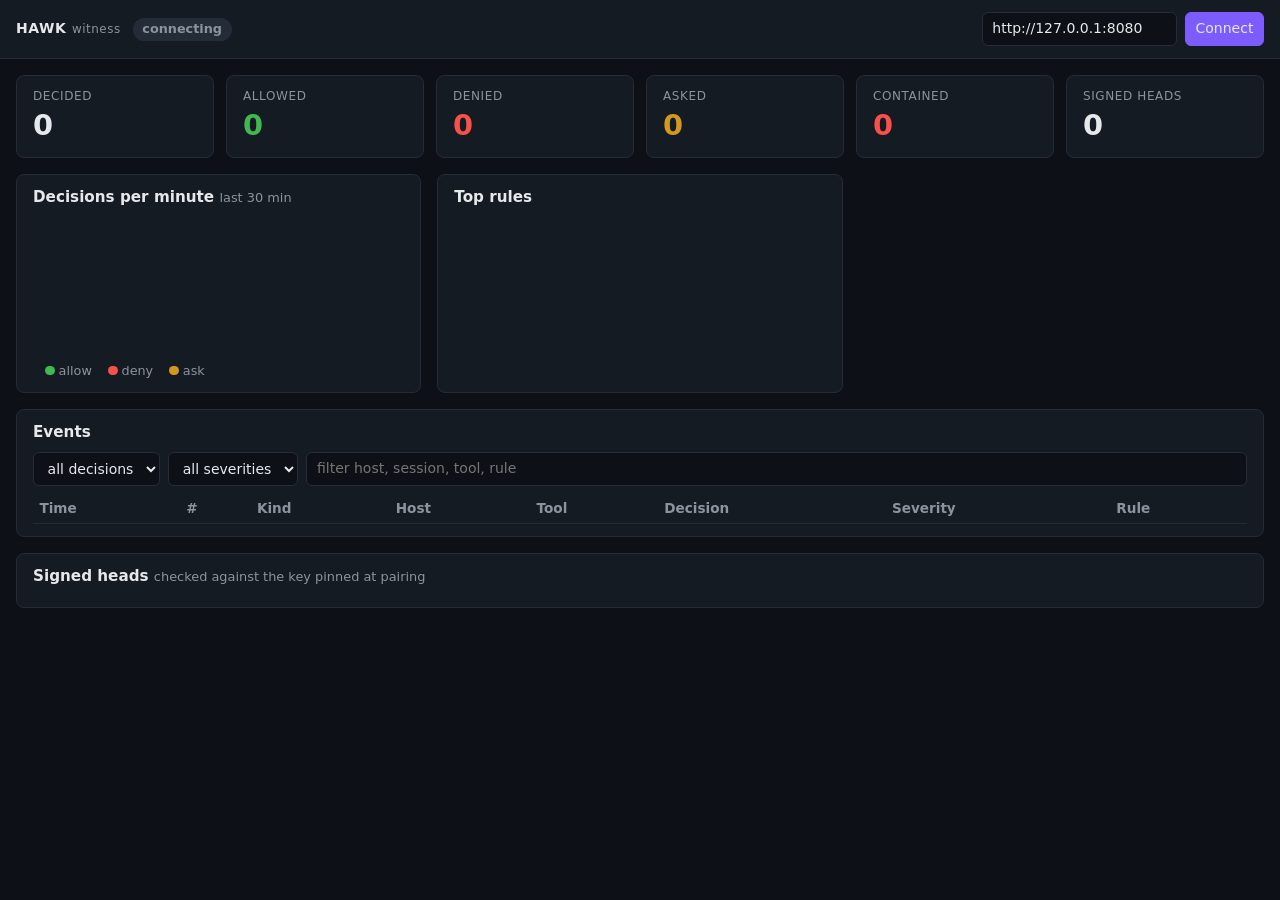
==== witness/ui/index.html @ f39689bf "feat: connect containment, sinks and the witness dashboard The Core quarantines the TCP peer of a cr" ====
<!doctype html>
<html lang="en">
<head>
  <meta charset="utf-8">
  <meta name="viewport" content="width=device-width, initial-scale=1">
  <title>Witness</title>
  <link rel="stylesheet" href="style.css">
</head>
<body>
  <header>
    <div class="brand">HAWK <span class="muted">witness</span></div>
    <div id="state" class="pill pill-unknown">connecting</div>
    <form id="connect">
      <input id="core-url" value="http://127.0.0.1:8080" spellcheck="false" aria-label="Core address">
      <button type="submit">Connect</button>
    </form>
  </header>

  <main>
    <section id="pairing" hidden>
      <h2>Pair this Core</h2>
      <p class="muted">The Core does nothing until it is paired with this app. After pairing, check that the same six digits appear in the Core's log.</p>
      <button id="pair">Pair now</button>
      <p id="pair-result"></p>
    </section>

    <section id="banner" class="banner" hidden></section>

    <section class="tiles">
      <div class="tile"><span class="label">Decided</span><span class="value" id="t-total">0</span></div>
      <div class="tile ok"><span class="label">Allowed</span><span class="value" id="t-allow">0</span></div>
      <div class="tile bad"><span class="label">Denied</span><span class="value" id="t-deny">0</span></div>
      <div class="tile warn"><span class="label">Asked</span><span class="value" id="t-ask">0</span></div>
      <div class="tile bad"><span class="label">Contained</span><span class="value" id="t-contained">0</span></div>
      <div class="tile" id="tile-heads"><span class="label">Signed heads</span><span class="value" id="t-heads">0</span><span class="sub" id="t-heads-sub"></span></div>
    </section>

    <section class="panel">
      <h2>Decisions per minute <span class="muted">last 30 min</span></h2>
      <svg id="chart" viewBox="0 0 600 140" preserveAspectRatio="none" role="img" aria-label="Decisions per minute"></svg>
      <div class="legend"><span class="dot ok"></span>allow <span class="dot bad"></span>deny <span class="dot warn"></span>ask</div>
    </section>

    <section class="panel">
      <h2>Top rules</h2>
      <ul id="rules" class="bars"></ul>
    </section>

    <section class="panel wide">
      <h2>Events</h2>
      <div class="filters">
        <select id="f-decision" aria-label="Decision">
          <option value="">all decisions</option>
          <option>allow</option><option>deny</option><option>ask</option>
        </select>
        <select id="f-severity" aria-label="Severity">
          <option value="">all severities</option>
          <option>critical</option><option>high</option><option>medium</option><option>low</option>
        </select>
        <input id="f-text" placeholder="filter host, session, tool, rule" spellcheck="false">
      </div>
      <table>
        <thead><tr><th>Time</th><th>#</th><th>Kind</th><th>Host</th><th>Tool</th><th>Decision</th><th>Severity</th><th>Rule</th></tr></thead>
        <tbody id="events"></tbody>
      </table>
    </section>

    <section class="panel wide">
      <h2>Signed heads <span class="muted">checked against the key pinned at pairing</span></h2>
      <ul id="heads" class="heads"></ul>
    </section>
  </main>
  <script src="app.js"></script>
</body>
</html>
---- witness/ui/style.css ----
:root {
  --bg: #0d1117;
  --panel: #151b23;
  --line: #242c37;
  --text: #e6e8ea;
  --muted: #8b949e;
  --ok: #3fb950;
  --bad: #f85149;
  --warn: #d29922;
  --accent: #7c5cff;
}

* { box-sizing: border-box; }

body {
  margin: 0;
  font: 14px/1.4 system-ui, sans-serif;
  background: var(--bg);
  color: var(--text);
}

header {
  display: flex;
  flex-wrap: wrap;
  gap: 0.75rem;
  align-items: center;
  padding: 0.75rem 1rem;
  background: var(--panel);
  border-bottom: 1px solid var(--line);
  position: sticky;
  top: 0;
  z-index: 1;
}

.brand { font-weight: 700; letter-spacing: 0.04em; }
.muted { color: var(--muted); font-weight: 400; font-size: 0.85em; }

.pill {
  padding: 0.15rem 0.6rem;
  border-radius: 999px;
  font-size: 0.8rem;
  font-weight: 600;
}
.pill-ok { background: #12351c; color: var(--ok); }
.pill-bad { background: #3a1517; color: var(--bad); }
.pill-warn { background: #3a2b0b; color: var(--warn); }
.pill-unknown { background: var(--line); color: var(--muted); }

form { margin-left: auto; display: flex; gap: 0.5rem; }

input, select, button {
  background: var(--bg);
  color: var(--text);
  border: 1px solid var(--line);
  border-radius: 6px;
  padding: 0.4rem 0.6rem;
  font: inherit;
}
button { background: var(--accent); border-color: var(--accent); cursor: pointer; }
button:disabled { opacity: 0.5; cursor: default; }

main {
  display: grid;
  grid-template-columns: repeat(auto-fit, minmax(320px, 1fr));
  gap: 1rem;
  padding: 1rem;
}

.tiles {
  grid-column: 1 / -1;
  display: grid;
  grid-template-columns: repeat(auto-fit, minmax(120px, 1fr));
  gap: 0.75rem;
}

.tile, .panel, .banner, #pairing {
  background: var(--panel);
  border: 1px solid var(--line);
  border-radius: 8px;
  padding: 0.75rem 1rem;
}

.tile .label { display: block; color: var(--muted); font-size: 0.75rem; text-transform: uppercase; letter-spacing: 0.05em; }
.tile .value { font-size: 1.8rem; font-weight: 700; }
.tile .sub { display: block; font-size: 0.75rem; color: var(--muted); }
.tile.ok .value { color: var(--ok); }
.tile.bad .value { color: var(--bad); }
.tile.warn .value { color: var(--warn); }

.panel h2, #pairing h2 { margin: 0 0 0.5rem; font-size: 0.95rem; }
.wide, .banner, #pairing { grid-column: 1 / -1; }

.banner { border-color: var(--bad); color: var(--bad); }

#chart { width: 100%; height: 140px; }
.legend { color: var(--muted); font-size: 0.8rem; }
.dot { display: inline-block; width: 0.6rem; height: 0.6rem; border-radius: 50%; margin: 0 0.25rem 0 0.75rem; }
.dot.ok { background: var(--ok); } .dot.bad { background: var(--bad); } .dot.warn { background: var(--warn); }

.bars { list-style: none; margin: 0; padding: 0; }
.bars li { display: grid; grid-template-columns: 1fr auto; gap: 0.5rem; margin-bottom: 0.4rem; position: relative; }
.bars .bar { position: absolute; inset: 0 auto 0 0; background: #2a2150; border-radius: 4px; z-index: 0; }
.bars span { position: relative; z-index: 1; padding: 0.1rem 0.4rem; }

.filters { display: flex; flex-wrap: wrap; gap: 0.5rem; margin-bottom: 0.5rem; }
.filters input { flex: 1; min-width: 12rem; }

table { width: 100%; border-collapse: collapse; font-size: 0.85rem; }
th { text-align: left; color: var(--muted); font-weight: 600; border-bottom: 1px solid var(--line); padding: 0.3rem 0.4rem; }
td { padding: 0.3rem 0.4rem; border-bottom: 1px solid var(--line); }
td.allow { color: var(--ok); } td.deny { color: var(--bad); } td.ask { color: var(--warn); }
td.sev-critical, td.sev-high { color: var(--bad); font-weight: 600; } td.sev-medium { color: var(--warn); }

.heads { list-style: none; margin: 0; padding: 0; font-family: ui-monospace, monospace; font-size: 0.8rem; max-height: 14rem; overflow: auto; }
.heads li { padding: 0.15rem 0; word-break: break-all; }
.heads .valid { color: var(--ok); } .heads .invalid { color: var(--bad); font-weight: 700; }
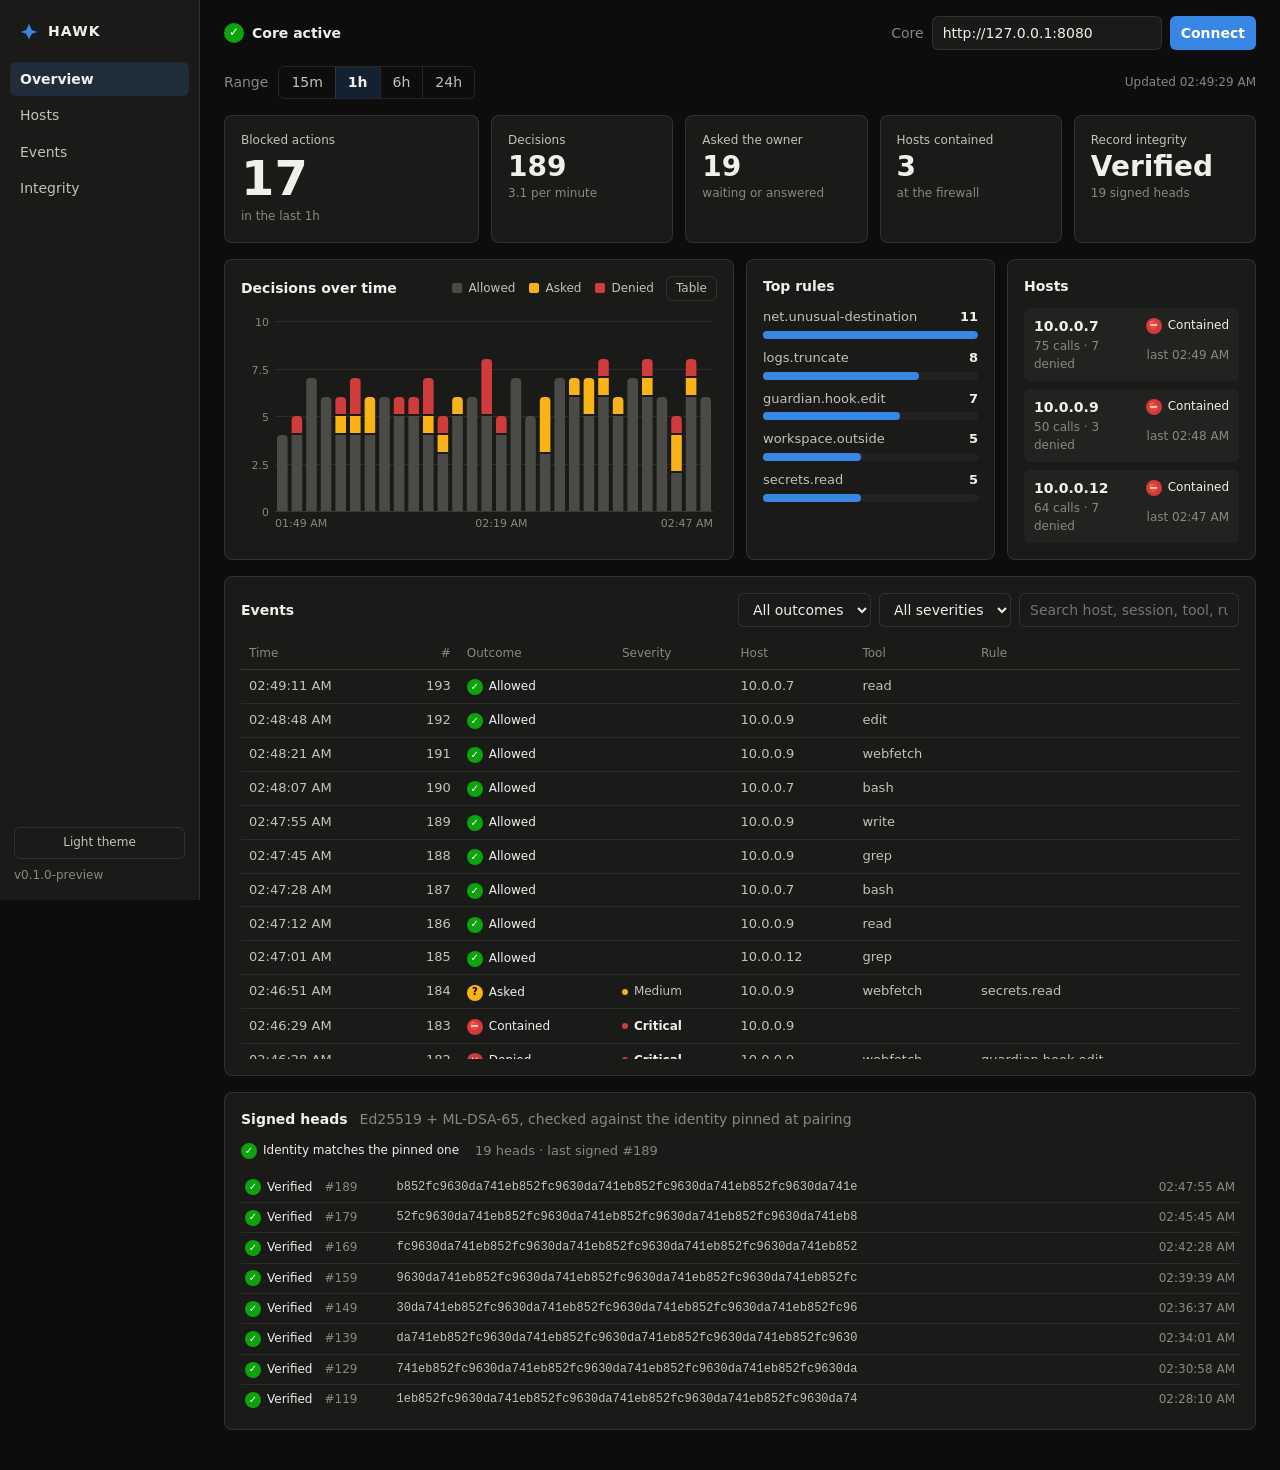
==== commit 0e32243b: "feat(witness): redesign the dashboard Sidebar layout with a time-range filter, a KPI row led by bloc" ====
--- a/witness/ui/index.html
+++ b/witness/ui/index.html
@@ -1,75 +1,145 @@
 <!doctype html>
-<html lang="en">
+<html lang="en" data-theme="dark">
 <head>
   <meta charset="utf-8">
   <meta name="viewport" content="width=device-width, initial-scale=1">
-  <title>Witness</title>
+  <title>HAWK witness</title>
   <link rel="stylesheet" href="style.css">
 </head>
 <body>
-  <header>
-    <div class="brand">HAWK <span class="muted">witness</span></div>
-    <div id="state" class="pill pill-unknown">connecting</div>
-    <form id="connect">
-      <input id="core-url" value="http://127.0.0.1:8080" spellcheck="false" aria-label="Core address">
-      <button type="submit">Connect</button>
-    </form>
-  </header>
+  <div class="app">
+    <aside class="nav" aria-label="Sections">
+      <div class="logo" aria-label="HAWK">
+        <svg viewBox="0 0 24 24" aria-hidden="true"><path d="M3 13l6-2 3-7 3 7 6 2-6 2-3 6-3-6z"/></svg>
+        <span>HAWK</span>
+      </div>
+      <a href="#overview" class="active">Overview</a>
+      <a href="#hosts">Hosts</a>
+      <a href="#events">Events</a>
+      <a href="#integrity">Integrity</a>
+      <div class="nav-foot">
+        <button id="theme" class="ghost" type="button" aria-label="Toggle theme">Light theme</button>
+        <span class="muted" id="version"></span>
+      </div>
+    </aside>
 
-  <main>
-    <section id="pairing" hidden>
-      <h2>Pair this Core</h2>
-      <p class="muted">The Core does nothing until it is paired with this app. After pairing, check that the same six digits appear in the Core's log.</p>
-      <button id="pair">Pair now</button>
-      <p id="pair-result"></p>
-    </section>
+    <div class="main">
+      <header class="topbar">
+        <div class="core-state" id="state" role="status">
+          <span class="status-icon" aria-hidden="true">•</span><span class="status-text">Connecting</span>
+        </div>
+        <form id="connect" class="core-form">
+          <label for="core-url" class="muted">Core</label>
+          <input id="core-url" value="http://127.0.0.1:8080" spellcheck="false">
+          <button type="submit">Connect</button>
+        </form>
+      </header>
 
-    <section id="banner" class="banner" hidden></section>
+      <div class="filters" role="toolbar" aria-label="Time range">
+        <span class="muted">Range</span>
+        <div class="segmented" id="range">
+          <button type="button" data-min="15">15m</button>
+          <button type="button" data-min="60" class="on">1h</button>
+          <button type="button" data-min="360">6h</button>
+          <button type="button" data-min="1440">24h</button>
+        </div>
+        <span class="muted updated" id="updated"></span>
+      </div>
 
-    <section class="tiles">
-      <div class="tile"><span class="label">Decided</span><span class="value" id="t-total">0</span></div>
-      <div class="tile ok"><span class="label">Allowed</span><span class="value" id="t-allow">0</span></div>
-      <div class="tile bad"><span class="label">Denied</span><span class="value" id="t-deny">0</span></div>
-      <div class="tile warn"><span class="label">Asked</span><span class="value" id="t-ask">0</span></div>
-      <div class="tile bad"><span class="label">Contained</span><span class="value" id="t-contained">0</span></div>
-      <div class="tile" id="tile-heads"><span class="label">Signed heads</span><span class="value" id="t-heads">0</span><span class="sub" id="t-heads-sub"></span></div>
-    </section>
+      <section id="banner" class="banner" role="alert" hidden></section>
 
-    <section class="panel">
-      <h2>Decisions per minute <span class="muted">last 30 min</span></h2>
-      <svg id="chart" viewBox="0 0 600 140" preserveAspectRatio="none" role="img" aria-label="Decisions per minute"></svg>
-      <div class="legend"><span class="dot ok"></span>allow <span class="dot bad"></span>deny <span class="dot warn"></span>ask</div>
-    </section>
+      <section id="pairing" class="card pairing" hidden>
+        <div>
+          <h2>Pair this Core</h2>
+          <p class="muted">A new Core denies every action until it is paired with this app. After pairing, check that the Core's log shows the same six digits.</p>
+        </div>
+        <div class="pair-actions">
+          <button id="pair" type="button">Pair now</button>
+          <div id="pair-result" class="code"></div>
+        </div>
+      </section>
 
-    <section class="panel">
-      <h2>Top rules</h2>
-      <ul id="rules" class="bars"></ul>
-    </section>
+      <section id="overview" class="kpis" aria-label="Summary">
+        <div class="card kpi hero">
+          <span class="kpi-label">Blocked actions</span>
+          <span class="kpi-value" id="k-blocked">0</span>
+          <span class="kpi-sub" id="k-blocked-sub">in range</span>
+        </div>
+        <div class="card kpi"><span class="kpi-label">Decisions</span><span class="kpi-value" id="k-total">0</span><span class="kpi-sub" id="k-rate"></span></div>
+        <div class="card kpi"><span class="kpi-label">Asked the owner</span><span class="kpi-value" id="k-ask">0</span><span class="kpi-sub">waiting or answered</span></div>
+        <div class="card kpi"><span class="kpi-label">Hosts contained</span><span class="kpi-value" id="k-contained">0</span><span class="kpi-sub" id="k-contained-sub">at the firewall</span></div>
+        <div class="card kpi"><span class="kpi-label">Record integrity</span><span class="kpi-value" id="k-integrity">–</span><span class="kpi-sub" id="k-integrity-sub"></span></div>
+      </section>
 
-    <section class="panel wide">
-      <h2>Events</h2>
-      <div class="filters">
-        <select id="f-decision" aria-label="Decision">
-          <option value="">all decisions</option>
-          <option>allow</option><option>deny</option><option>ask</option>
-        </select>
-        <select id="f-severity" aria-label="Severity">
-          <option value="">all severities</option>
-          <option>critical</option><option>high</option><option>medium</option><option>low</option>
-        </select>
-        <input id="f-text" placeholder="filter host, session, tool, rule" spellcheck="false">
-      </div>
-      <table>
-        <thead><tr><th>Time</th><th>#</th><th>Kind</th><th>Host</th><th>Tool</th><th>Decision</th><th>Severity</th><th>Rule</th></tr></thead>
-        <tbody id="events"></tbody>
-      </table>
-    </section>
+      <section class="grid">
+        <div class="card span-2">
+          <div class="card-head">
+            <h2>Decisions over time</h2>
+            <div class="legend" aria-label="Legend">
+              <span><i class="key allow"></i>Allowed</span>
+              <span><i class="key ask"></i>Asked</span>
+              <span><i class="key deny"></i>Denied</span>
+            </div>
+            <button class="ghost small" id="chart-table-toggle" type="button">Table</button>
+          </div>
+          <div class="chart" id="chart-wrap">
+            <svg id="chart" role="img" aria-label="Decisions per interval, stacked by outcome"></svg>
+            <div class="tooltip" id="tooltip" hidden></div>
+          </div>
+          <table class="data chart-table" id="chart-table" hidden>
+            <thead><tr><th>From</th><th class="num">Allowed</th><th class="num">Asked</th><th class="num">Denied</th></tr></thead>
+            <tbody></tbody>
+          </table>
+        </div>
 
-    <section class="panel wide">
-      <h2>Signed heads <span class="muted">checked against the key pinned at pairing</span></h2>
-      <ul id="heads" class="heads"></ul>
-    </section>
-  </main>
+        <div class="card">
+          <div class="card-head"><h2>Top rules</h2></div>
+          <ul class="rank" id="rules"></ul>
+        </div>
+
+        <div class="card" id="hosts">
+          <div class="card-head"><h2>Hosts</h2></div>
+          <ul class="hosts" id="host-list"></ul>
+        </div>
+      </section>
+
+      <section class="card" id="events">
+        <div class="card-head">
+          <h2>Events</h2>
+          <div class="event-filters">
+            <select id="f-outcome" aria-label="Outcome">
+              <option value="">All outcomes</option>
+              <option value="allow">Allowed</option>
+              <option value="ask">Asked</option>
+              <option value="deny">Denied</option>
+              <option value="containment">Containment</option>
+            </select>
+            <select id="f-severity" aria-label="Severity">
+              <option value="">All severities</option>
+              <option>critical</option><option>high</option><option>medium</option><option>low</option>
+            </select>
+            <input id="f-text" placeholder="Search host, session, tool, rule" spellcheck="false" aria-label="Search">
+          </div>
+        </div>
+        <div class="table-wrap">
+          <table class="data">
+            <thead><tr><th>Time</th><th class="num">#</th><th>Outcome</th><th>Severity</th><th>Host</th><th>Tool</th><th>Rule</th></tr></thead>
+            <tbody id="event-rows"></tbody>
+          </table>
+        </div>
+        <p class="muted empty" id="events-empty" hidden>No events in this range.</p>
+      </section>
+
+      <section class="card" id="integrity">
+        <div class="card-head">
+          <h2>Signed heads</h2>
+          <span class="muted">Ed25519 + ML-DSA-65, checked against the identity pinned at pairing</span>
+        </div>
+        <div class="identity" id="identity"></div>
+        <ol class="heads" id="heads"></ol>
+      </section>
+    </div>
+  </div>
   <script src="app.js"></script>
 </body>
 </html>
--- a/witness/ui/style.css
+++ b/witness/ui/style.css
@@ -1,116 +1,222 @@
+/* Roles, not raw colors: every value below swaps per theme in one place.
+   Status colors are fixed across themes and always ship with an icon and a
+   label (never color alone). */
 :root {
-  --bg: #0d1117;
-  --panel: #151b23;
-  --line: #242c37;
-  --text: #e6e8ea;
-  --muted: #8b949e;
-  --ok: #3fb950;
-  --bad: #f85149;
-  --warn: #d29922;
-  --accent: #7c5cff;
+  --good: #0ca30c;
+  --warning: #fab219;
+  --critical: #d03b3b;
+  --accent: #3987e5;
+  --radius: 8px;
+  font-family: system-ui, -apple-system, "Segoe UI", sans-serif;
+}
+
+:root[data-theme="dark"] {
+  color-scheme: dark;
+  --page: #0d0d0d;
+  --surface: #1a1a19;
+  --surface-2: #222220;
+  --ink: #f0efec;
+  --ink-2: #c3c2b7;
+  --muted: #898781;
+  --grid: #2c2c2a;
+  --axis: #383835;
+  --border: rgba(255, 255, 255, 0.10);
+  --accent-wash: rgba(57, 135, 229, 0.16);
+  --allowed: #4a4a46;
+}
+
+:root[data-theme="light"] {
+  color-scheme: light;
+  --page: #f9f9f7;
+  --surface: #fcfcfb;
+  --surface-2: #f2f1ee;
+  --ink: #0b0b0b;
+  --ink-2: #52514e;
+  --muted: #898781;
+  --grid: #e1e0d9;
+  --axis: #c3c2b7;
+  --border: rgba(11, 11, 11, 0.10);
+  --accent: #2a78d6;
+  --accent-wash: rgba(42, 120, 214, 0.10);
+  --allowed: #c3c2b7;
 }
 
 * { box-sizing: border-box; }
-
-body {
-  margin: 0;
-  font: 14px/1.4 system-ui, sans-serif;
-  background: var(--bg);
-  color: var(--text);
-}
-
-header {
-  display: flex;
-  flex-wrap: wrap;
-  gap: 0.75rem;
-  align-items: center;
-  padding: 0.75rem 1rem;
-  background: var(--panel);
-  border-bottom: 1px solid var(--line);
-  position: sticky;
-  top: 0;
-  z-index: 1;
-}
-
-.brand { font-weight: 700; letter-spacing: 0.04em; }
-.muted { color: var(--muted); font-weight: 400; font-size: 0.85em; }
-
-.pill {
-  padding: 0.15rem 0.6rem;
-  border-radius: 999px;
-  font-size: 0.8rem;
-  font-weight: 600;
-}
-.pill-ok { background: #12351c; color: var(--ok); }
-.pill-bad { background: #3a1517; color: var(--bad); }
-.pill-warn { background: #3a2b0b; color: var(--warn); }
-.pill-unknown { background: var(--line); color: var(--muted); }
-
-form { margin-left: auto; display: flex; gap: 0.5rem; }
+body { margin: 0; background: var(--page); color: var(--ink); font-size: 14px; line-height: 1.45; }
+h2 { margin: 0; font-size: 14px; font-weight: 600; }
+.muted { color: var(--muted); }
+[hidden] { display: none !important; }
+
+/* Layout ------------------------------------------------------------------ */
+.app { display: grid; grid-template-columns: 200px 1fr; min-height: 100vh; }
+.nav {
+  position: sticky; top: 0; height: 100vh;
+  display: flex; flex-direction: column; gap: 2px;
+  padding: 16px 10px; background: var(--surface); border-right: 1px solid var(--border);
+}
+.logo { display: flex; align-items: center; gap: 8px; padding: 4px 8px 18px; font-weight: 700; letter-spacing: 0.08em; }
+.logo svg { width: 22px; height: 22px; fill: var(--accent); }
+.nav a { color: var(--ink-2); text-decoration: none; padding: 7px 10px; border-radius: 6px; }
+.nav a:hover { background: var(--surface-2); color: var(--ink); }
+.nav a.active { background: var(--accent-wash); color: var(--ink); font-weight: 600; }
+.nav-foot { margin-top: auto; display: flex; flex-direction: column; gap: 8px; padding: 0 4px; font-size: 12px; }
+
+.main { min-width: 0; padding: 0 24px 40px; display: flex; flex-direction: column; gap: 16px; }
+
+@media (max-width: 760px) {
+  .app { grid-template-columns: 1fr; }
+  .nav { position: static; height: auto; flex-direction: row; flex-wrap: wrap; align-items: center; }
+  .logo { padding: 4px 8px; }
+  .nav-foot { margin: 0 0 0 auto; flex-direction: row; align-items: center; }
+  .main { padding: 0 12px 32px; }
+}
+
+/* Top bar and filters ------------------------------------------------------ */
+.topbar { display: flex; flex-wrap: wrap; align-items: center; gap: 12px; padding: 16px 0 0; }
+.core-state { display: inline-flex; align-items: center; gap: 8px; font-weight: 600; }
+.status-icon {
+  display: inline-grid; place-items: center; width: 20px; height: 20px;
+  border-radius: 50%; font-size: 12px; color: #0b0b0b; background: var(--muted);
+}
+.core-state[data-kind="good"] .status-icon { background: var(--good); color: #fff; }
+.core-state[data-kind="warning"] .status-icon { background: var(--warning); }
+.core-state[data-kind="critical"] .status-icon { background: var(--critical); color: #fff; }
+.core-form { margin-left: auto; display: flex; align-items: center; gap: 8px; }
+.core-form input { width: 230px; }
 
 input, select, button {
-  background: var(--bg);
-  color: var(--text);
-  border: 1px solid var(--line);
-  border-radius: 6px;
-  padding: 0.4rem 0.6rem;
-  font: inherit;
-}
-button { background: var(--accent); border-color: var(--accent); cursor: pointer; }
+  font: inherit; color: var(--ink); background: var(--surface);
+  border: 1px solid var(--border); border-radius: 6px; padding: 6px 10px;
+}
+input:focus, select:focus, button:focus-visible { outline: 2px solid var(--accent); outline-offset: 1px; }
+button { background: var(--accent); border-color: transparent; color: #fff; font-weight: 600; cursor: pointer; }
 button:disabled { opacity: 0.5; cursor: default; }
-
-main {
-  display: grid;
-  grid-template-columns: repeat(auto-fit, minmax(320px, 1fr));
-  gap: 1rem;
-  padding: 1rem;
-}
-
-.tiles {
-  grid-column: 1 / -1;
-  display: grid;
-  grid-template-columns: repeat(auto-fit, minmax(120px, 1fr));
-  gap: 0.75rem;
-}
-
-.tile, .panel, .banner, #pairing {
-  background: var(--panel);
-  border: 1px solid var(--line);
-  border-radius: 8px;
-  padding: 0.75rem 1rem;
-}
-
-.tile .label { display: block; color: var(--muted); font-size: 0.75rem; text-transform: uppercase; letter-spacing: 0.05em; }
-.tile .value { font-size: 1.8rem; font-weight: 700; }
-.tile .sub { display: block; font-size: 0.75rem; color: var(--muted); }
-.tile.ok .value { color: var(--ok); }
-.tile.bad .value { color: var(--bad); }
-.tile.warn .value { color: var(--warn); }
-
-.panel h2, #pairing h2 { margin: 0 0 0.5rem; font-size: 0.95rem; }
-.wide, .banner, #pairing { grid-column: 1 / -1; }
-
-.banner { border-color: var(--bad); color: var(--bad); }
-
-#chart { width: 100%; height: 140px; }
-.legend { color: var(--muted); font-size: 0.8rem; }
-.dot { display: inline-block; width: 0.6rem; height: 0.6rem; border-radius: 50%; margin: 0 0.25rem 0 0.75rem; }
-.dot.ok { background: var(--ok); } .dot.bad { background: var(--bad); } .dot.warn { background: var(--warn); }
-
-.bars { list-style: none; margin: 0; padding: 0; }
-.bars li { display: grid; grid-template-columns: 1fr auto; gap: 0.5rem; margin-bottom: 0.4rem; position: relative; }
-.bars .bar { position: absolute; inset: 0 auto 0 0; background: #2a2150; border-radius: 4px; z-index: 0; }
-.bars span { position: relative; z-index: 1; padding: 0.1rem 0.4rem; }
-
-.filters { display: flex; flex-wrap: wrap; gap: 0.5rem; margin-bottom: 0.5rem; }
-.filters input { flex: 1; min-width: 12rem; }
-
-table { width: 100%; border-collapse: collapse; font-size: 0.85rem; }
-th { text-align: left; color: var(--muted); font-weight: 600; border-bottom: 1px solid var(--line); padding: 0.3rem 0.4rem; }
-td { padding: 0.3rem 0.4rem; border-bottom: 1px solid var(--line); }
-td.allow { color: var(--ok); } td.deny { color: var(--bad); } td.ask { color: var(--warn); }
-td.sev-critical, td.sev-high { color: var(--bad); font-weight: 600; } td.sev-medium { color: var(--warn); }
-
-.heads { list-style: none; margin: 0; padding: 0; font-family: ui-monospace, monospace; font-size: 0.8rem; max-height: 14rem; overflow: auto; }
-.heads li { padding: 0.15rem 0; word-break: break-all; }
-.heads .valid { color: var(--ok); } .heads .invalid { color: var(--bad); font-weight: 700; }
+button.ghost { background: transparent; color: var(--ink-2); border-color: var(--border); font-weight: 500; }
+button.small { padding: 3px 9px; font-size: 12px; }
+
+.filters { display: flex; align-items: center; gap: 10px; }
+.segmented { display: inline-flex; border: 1px solid var(--border); border-radius: 6px; overflow: hidden; }
+.segmented button { background: transparent; color: var(--ink-2); border: 0; border-radius: 0; padding: 5px 12px; font-weight: 500; }
+.segmented button + button { border-left: 1px solid var(--border); }
+.segmented button.on { background: var(--accent-wash); color: var(--ink); font-weight: 600; }
+.updated { margin-left: auto; font-size: 12px; }
+
+/* Cards ------------------------------------------------------------------- */
+.card { background: var(--surface); border: 1px solid var(--border); border-radius: var(--radius); padding: 16px; min-width: 0; }
+.card-head { display: flex; flex-wrap: wrap; align-items: center; gap: 12px; margin-bottom: 12px; }
+.card-head .legend { margin-left: auto; }
+
+.banner {
+  display: flex; gap: 10px; align-items: flex-start;
+  padding: 12px 16px; border-radius: var(--radius);
+  background: color-mix(in srgb, var(--critical) 14%, var(--surface));
+  border: 1px solid color-mix(in srgb, var(--critical) 45%, transparent);
+}
+.banner::before { content: "!"; flex: none; display: grid; place-items: center; width: 20px; height: 20px; border-radius: 50%; background: var(--critical); color: #fff; font-weight: 700; font-size: 12px; }
+
+.pairing { display: flex; flex-wrap: wrap; gap: 16px; align-items: center; justify-content: space-between; border-color: color-mix(in srgb, var(--accent) 50%, transparent); }
+.pairing p { margin: 6px 0 0; max-width: 60ch; }
+.pair-actions { display: flex; align-items: center; gap: 16px; }
+.code { font-size: 22px; font-weight: 700; letter-spacing: 0.2em; font-variant-numeric: tabular-nums; }
+
+/* KPI row ------------------------------------------------------------------ */
+.kpis { display: grid; grid-template-columns: 1.4fr repeat(4, 1fr); gap: 12px; }
+@media (max-width: 1100px) { .kpis { grid-template-columns: repeat(2, 1fr); } .kpis .hero { grid-column: 1 / -1; } }
+.kpi { display: flex; flex-direction: column; gap: 2px; }
+.kpi-label { color: var(--ink-2); font-size: 12px; }
+.kpi-value { font-size: 28px; font-weight: 600; line-height: 1.15; }
+.kpi.hero .kpi-value { font-size: 48px; }
+.kpi-sub { color: var(--muted); font-size: 12px; }
+
+/* Grid of panels ----------------------------------------------------------- */
+.grid { display: grid; grid-template-columns: repeat(4, 1fr); gap: 12px; }
+.grid .span-2 { grid-column: span 2; }
+@media (max-width: 1100px) { .grid { grid-template-columns: 1fr 1fr; } .grid .span-2 { grid-column: 1 / -1; } }
+@media (max-width: 760px) { .grid { grid-template-columns: 1fr; } }
+
+/* Legend: the key mirrors the mark (rect for stacked columns); labels in ink. */
+.legend { display: flex; gap: 14px; font-size: 12px; color: var(--ink-2); }
+.legend span { display: inline-flex; align-items: center; gap: 6px; }
+.key { display: inline-block; width: 10px; height: 10px; border-radius: 2px; }
+.key.allow { background: var(--allowed); } .key.ask { background: var(--warning); } .key.deny { background: var(--critical); }
+
+/* Chart -------------------------------------------------------------------- */
+.chart { position: relative; }
+#chart { display: block; width: 100%; height: 220px; }
+#chart .grid-line { stroke: var(--grid); stroke-width: 1; }
+#chart .baseline { stroke: var(--axis); stroke-width: 1; }
+#chart .tick { fill: var(--muted); font-size: 11px; font-variant-numeric: tabular-nums; }
+#chart .seg.allow { fill: var(--allowed); } #chart .seg.ask { fill: var(--warning); } #chart .seg.deny { fill: var(--critical); }
+#chart .col:hover .seg, #chart .col:focus .seg { filter: brightness(1.15); }
+#chart .col:focus { outline: none; }
+#chart .hit { fill: transparent; }
+#chart .hover-band { fill: var(--ink); opacity: 0; }
+#chart .col:hover .hover-band, #chart .col:focus .hover-band { opacity: 0.06; }
+.tooltip {
+  position: absolute; pointer-events: none; min-width: 150px;
+  background: var(--surface-2); border: 1px solid var(--border); border-radius: 6px;
+  padding: 8px 10px; font-size: 12px; box-shadow: 0 6px 20px rgba(0, 0, 0, 0.35);
+}
+.tooltip .t-head { color: var(--muted); margin-bottom: 4px; }
+.tooltip .t-row { display: flex; align-items: center; gap: 8px; }
+.tooltip .t-row b { min-width: 2.5em; text-align: right; font-variant-numeric: tabular-nums; color: var(--ink); }
+.tooltip .t-row span { color: var(--ink-2); }
+.tooltip i { width: 12px; height: 2px; border-radius: 1px; display: inline-block; }
+
+/* Ranked bars: one series, slot-1 blue; value at the tip, in ink. ----------- */
+.rank { list-style: none; margin: 0; padding: 0; display: flex; flex-direction: column; gap: 10px; }
+.rank li { display: grid; grid-template-columns: 1fr auto; gap: 4px 10px; align-items: center; font-size: 13px; }
+.rank .name { overflow: hidden; text-overflow: ellipsis; white-space: nowrap; color: var(--ink-2); }
+.rank .val { font-variant-numeric: tabular-nums; color: var(--ink); font-weight: 600; }
+.rank .track { grid-column: 1 / -1; height: 8px; background: var(--surface-2); border-radius: 4px; overflow: hidden; }
+.rank .bar { height: 100%; background: var(--accent); border-radius: 0 4px 4px 0; }
+
+/* Hosts --------------------------------------------------------------------- */
+.hosts { list-style: none; margin: 0; padding: 0; display: flex; flex-direction: column; gap: 8px; }
+.hosts li { display: grid; grid-template-columns: 1fr auto; gap: 2px 10px; align-items: center; padding: 8px 10px; background: var(--surface-2); border-radius: 6px; }
+.hosts .meta.time { text-align: right; }
+.hosts .addr { font-variant-numeric: tabular-nums; font-weight: 600; }
+.hosts .meta { color: var(--muted); font-size: 12px; }
+
+/* Status chips: icon + label + color, never color alone. --------------------- */
+.chip { display: inline-flex; align-items: center; gap: 6px; font-size: 12px; color: var(--ink); white-space: nowrap; }
+.chip::before {
+  display: inline-grid; place-items: center; width: 16px; height: 16px; border-radius: 50%;
+  font-size: 10px; font-weight: 700; color: #fff;
+}
+.chip.allow::before { content: "✓"; background: var(--good); }
+.chip.ask::before { content: "?"; background: var(--warning); color: #0b0b0b; }
+.chip.deny::before { content: "✕"; background: var(--critical); }
+.chip.contained::before { content: "⛔"; background: var(--critical); font-size: 9px; }
+.chip.neutral::before { content: "•"; background: var(--muted); }
+.sev { font-size: 12px; color: var(--ink-2); text-transform: capitalize; }
+.sev.critical, .sev.high { color: var(--ink); font-weight: 600; }
+.sev.critical::before, .sev.high::before, .sev.medium::before {
+  content: ""; display: inline-block; width: 6px; height: 6px; border-radius: 50%; margin-right: 6px; vertical-align: middle;
+}
+.sev.critical::before { background: var(--critical); } .sev.high::before { background: var(--critical); opacity: 0.7; } .sev.medium::before { background: var(--warning); }
+
+/* Tables ------------------------------------------------------------------- */
+.event-filters { margin-left: auto; display: flex; flex-wrap: wrap; gap: 8px; }
+.event-filters input { width: 220px; }
+.table-wrap { overflow: auto; max-height: 420px; }
+table.data { width: 100%; border-collapse: collapse; font-size: 13px; }
+table.data th { position: sticky; top: 0; background: var(--surface); text-align: left; color: var(--muted); font-weight: 500; font-size: 12px; padding: 6px 8px; border-bottom: 1px solid var(--axis); }
+table.data td { white-space: nowrap; padding: 7px 8px; border-bottom: 1px solid var(--grid); color: var(--ink-2); }
+table.data td:first-child, table.data .num { font-variant-numeric: tabular-nums; }
+table.data .num { text-align: right; }
+table.data tbody tr:hover td { background: var(--surface-2); }
+.chart-table { margin-top: 8px; }
+.empty { margin: 12px 0 0; }
+
+/* Integrity ------------------------------------------------------------------ */
+.identity { display: flex; flex-wrap: wrap; gap: 16px; margin-bottom: 12px; font-size: 13px; }
+.heads { list-style: none; margin: 0; padding: 0; max-height: 240px; overflow: auto; font-size: 12px; }
+.heads li { display: grid; grid-template-columns: auto 5em 1fr auto; gap: 12px; align-items: center; padding: 6px 4px; border-bottom: 1px solid var(--grid); }
+.heads .seq { color: var(--muted); font-variant-numeric: tabular-nums; }
+.heads code { color: var(--ink-2); overflow: hidden; text-overflow: ellipsis; white-space: nowrap; font-family: ui-monospace, "Cascadia Code", monospace; }
+.heads time { color: var(--muted); font-variant-numeric: tabular-nums; }
+
+@media (forced-colors: active) {
+  .chip::before, .key, .status-icon { forced-color-adjust: none; }
+}
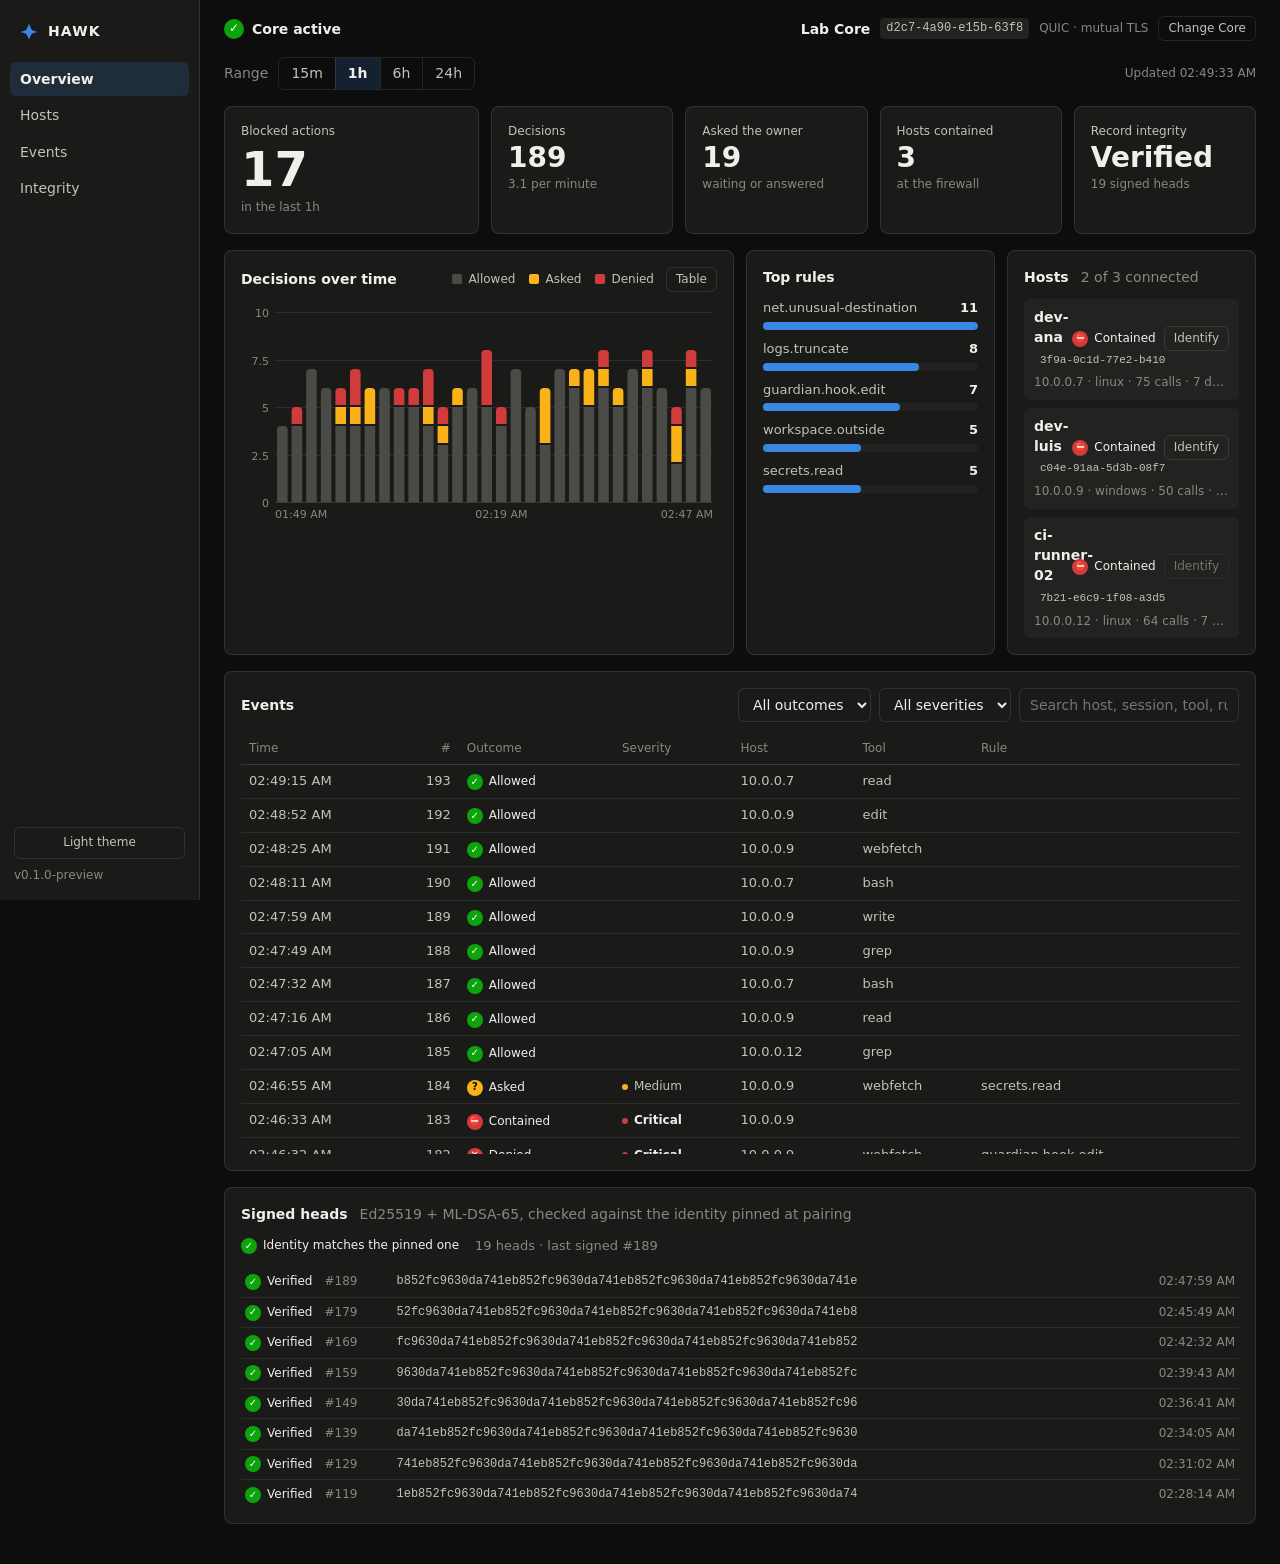
==== commit c39b340b: "feat(witness): activation wizard and host identify over QUIC; CLAUDE.md The owner app finds Cores by" ====
--- a/witness/ui/index.html
+++ b/witness/ui/index.html
@@ -28,11 +28,12 @@
         <div class="core-state" id="state" role="status">
           <span class="status-icon" aria-hidden="true">•</span><span class="status-text">Connecting</span>
         </div>
-        <form id="connect" class="core-form">
-          <label for="core-url" class="muted">Core</label>
-          <input id="core-url" value="http://127.0.0.1:8080" spellcheck="false">
-          <button type="submit">Connect</button>
-        </form>
+        <div class="core-id">
+          <span class="core-name" id="core-name"></span>
+          <code class="fp" id="core-fp" title="Core fingerprint"></code>
+          <span class="muted transport">QUIC · mutual TLS</span>
+          <button id="change-core" class="ghost small" type="button">Change Core</button>
+        </div>
       </header>
 
       <div class="filters" role="toolbar" aria-label="Time range">
@@ -47,17 +48,6 @@
       </div>
 
       <section id="banner" class="banner" role="alert" hidden></section>
-
-      <section id="pairing" class="card pairing" hidden>
-        <div>
-          <h2>Pair this Core</h2>
-          <p class="muted">A new Core denies every action until it is paired with this app. After pairing, check that the Core's log shows the same six digits.</p>
-        </div>
-        <div class="pair-actions">
-          <button id="pair" type="button">Pair now</button>
-          <div id="pair-result" class="code"></div>
-        </div>
-      </section>
 
       <section id="overview" class="kpis" aria-label="Summary">
         <div class="card kpi hero">
@@ -98,7 +88,7 @@
         </div>
 
         <div class="card" id="hosts">
-          <div class="card-head"><h2>Hosts</h2></div>
+          <div class="card-head"><h2>Hosts</h2><span class="muted" id="host-count"></span></div>
           <ul class="hosts" id="host-list"></ul>
         </div>
       </section>
@@ -140,6 +130,68 @@
       </section>
     </div>
   </div>
+  <div class="wizard" id="wizard" hidden>
+    <div class="wizard-card" role="dialog" aria-modal="true" aria-labelledby="wizard-title">
+      <div class="wizard-head">
+        <div class="logo small-logo"><svg viewBox="0 0 24 24" aria-hidden="true"><path d="M3 13l6-2 3-7 3 7 6 2-6 2-3 6-3-6z"/></svg><span>HAWK</span></div>
+        <ol class="steps" id="steps">
+          <li data-step="find">Find</li><li data-step="verify">Verify</li><li data-step="pair">Pair</li><li data-step="configure">Configure</li>
+        </ol>
+      </div>
+
+      <section class="step" data-step="find">
+        <h2 id="wizard-title">Activate a Core</h2>
+        <p class="muted">Cores on this network announce themselves. Pick the one to activate. A new Core denies every action until it is paired with this app.</p>
+        <div class="scan-row">
+          <span class="spinner" id="scan-spinner" aria-hidden="true"></span>
+          <span id="scan-status" class="muted">Searching the network…</span>
+          <button id="scan" class="ghost small" type="button">Search again</button>
+        </div>
+        <ul class="found" id="found"></ul>
+      </section>
+
+      <section class="step" data-step="verify" hidden>
+        <h2>Verify it is your Core</h2>
+        <p class="muted">The Core prints its fingerprint when it starts (<code>core identity fingerprint=…</code>). It must be exactly this one:</p>
+        <div class="big-fp" id="verify-fp"></div>
+        <p class="muted small">The connection is already encrypted and bound to this key; checking it by eye confirms the key belongs to the device in front of you.</p>
+        <div class="actions"><button class="ghost" type="button" data-back="find">Back</button><button id="verify-ok" type="button">It matches</button></div>
+      </section>
+
+      <section class="step" data-step="pair" hidden>
+        <h2>Pair</h2>
+        <p class="muted" id="pair-intro">Creating this app's keys and signing the pairing for this Core and this device only…</p>
+        <div class="big-code" id="pair-code"></div>
+        <p class="muted small" id="pair-hint" hidden>The Core's log shows <code>paired; confirm this code</code> with the same six digits.</p>
+        <div class="actions"><button id="pair-ok" type="button" hidden>The codes match</button></div>
+      </section>
+
+      <section class="step" data-step="configure" hidden>
+        <h2>Configure</h2>
+        <p class="muted">Name the Core and choose where it contains a misbehaving host. The configuration is signed with your owner key.</p>
+        <form id="config-form" class="config">
+          <label>Name<input id="cfg-name" value="HAWK Core" maxlength="48" required></label>
+          <label>Firewall
+            <select id="cfg-fw">
+              <option value="dry_run">Dry run (record only, no router)</option>
+              <option value="mikrotik">MikroTik RouterOS 7</option>
+              <option value="openwrt">OpenWrt</option>
+            </select>
+          </label>
+          <div class="router" id="router-fields" hidden>
+            <label>Router address<input id="cfg-url" placeholder="https://192.168.88.1" spellcheck="false"></label>
+            <label>User<input id="cfg-user" autocomplete="off"></label>
+            <label>Password<input id="cfg-pass" type="password" autocomplete="off"></label>
+            <label>Certificate SHA-256<input id="cfg-cert" placeholder="required for https" spellcheck="false"></label>
+          </div>
+          <div class="actions"><button class="ghost" type="button" id="config-skip">Later</button><button type="submit">Save and open</button></div>
+        </form>
+      </section>
+
+      <p class="wizard-error" id="wizard-error" role="alert" hidden></p>
+      <p class="muted device">This device: <code id="device-fp"></code></p>
+    </div>
+  </div>
   <script src="app.js"></script>
 </body>
 </html>
--- a/witness/ui/style.css
+++ b/witness/ui/style.css
@@ -81,8 +81,10 @@
 .core-state[data-kind="good"] .status-icon { background: var(--good); color: #fff; }
 .core-state[data-kind="warning"] .status-icon { background: var(--warning); }
 .core-state[data-kind="critical"] .status-icon { background: var(--critical); color: #fff; }
-.core-form { margin-left: auto; display: flex; align-items: center; gap: 8px; }
-.core-form input { width: 230px; }
+.core-id { margin-left: auto; display: flex; align-items: center; gap: 10px; flex-wrap: wrap; }
+.core-name { font-weight: 600; }
+.fp { font-family: ui-monospace, "Cascadia Code", monospace; font-size: 12px; color: var(--ink-2); background: var(--surface-2); padding: 2px 6px; border-radius: 4px; }
+.transport { font-size: 12px; }
 
 input, select, button {
   font: inherit; color: var(--ink); background: var(--surface);
@@ -113,11 +115,6 @@
   border: 1px solid color-mix(in srgb, var(--critical) 45%, transparent);
 }
 .banner::before { content: "!"; flex: none; display: grid; place-items: center; width: 20px; height: 20px; border-radius: 50%; background: var(--critical); color: #fff; font-weight: 700; font-size: 12px; }
-
-.pairing { display: flex; flex-wrap: wrap; gap: 16px; align-items: center; justify-content: space-between; border-color: color-mix(in srgb, var(--accent) 50%, transparent); }
-.pairing p { margin: 6px 0 0; max-width: 60ch; }
-.pair-actions { display: flex; align-items: center; gap: 16px; }
-.code { font-size: 22px; font-weight: 700; letter-spacing: 0.2em; font-variant-numeric: tabular-nums; }
 
 /* KPI row ------------------------------------------------------------------ */
 .kpis { display: grid; grid-template-columns: 1.4fr repeat(4, 1fr); gap: 12px; }
@@ -220,3 +217,58 @@
 @media (forced-colors: active) {
   .chip::before, .key, .status-icon { forced-color-adjust: none; }
 }
+
+/* Hosts with identify ------------------------------------------------------- */
+.hosts li.host { grid-template-columns: minmax(0, 1fr) auto; gap: 4px 10px; }
+.hosts li.host .meta { grid-column: 1 / -1; white-space: nowrap; overflow: hidden; text-overflow: ellipsis; }
+.hosts .host-actions { display: flex; align-items: center; gap: 8px; justify-content: flex-end; }
+.hosts .fp { display: block; width: fit-content; white-space: nowrap; margin-top: 3px; font-size: 11px; }
+
+/* Activation wizard ------------------------------------------------------------ */
+.wizard {
+  position: fixed; inset: 0; z-index: 10; display: grid; place-items: center; padding: 16px;
+  background: color-mix(in srgb, var(--page) 90%, transparent); backdrop-filter: blur(6px);
+}
+.wizard-card {
+  width: min(560px, 100%); max-height: calc(100vh - 32px); overflow: auto;
+  background: var(--surface); border: 1px solid var(--border); border-radius: 12px; padding: 22px;
+  box-shadow: 0 20px 60px rgba(0, 0, 0, 0.45);
+}
+.wizard-head { display: flex; align-items: center; gap: 16px; margin-bottom: 18px; flex-wrap: wrap; }
+.small-logo { padding: 0; }
+.steps { list-style: none; margin: 0 0 0 auto; padding: 0; display: flex; gap: 12px; counter-reset: step; font-size: 12px; }
+.steps li { counter-increment: step; color: var(--muted); display: flex; align-items: center; gap: 6px; }
+.steps li::before { content: counter(step); display: grid; place-items: center; width: 20px; height: 20px; border-radius: 50%; border: 1px solid var(--border); font-size: 11px; }
+.steps li.current { color: var(--ink); font-weight: 600; }
+.steps li.current::before { background: var(--accent); border-color: var(--accent); color: #fff; }
+.steps li.done::before { content: "✓"; background: var(--good); border-color: var(--good); color: #fff; }
+.step h2 { font-size: 18px; margin-bottom: 6px; }
+.step p { margin: 0 0 12px; }
+.small { font-size: 12px; }
+.scan-row { display: flex; align-items: center; gap: 10px; margin: 8px 0 12px; }
+.scan-row button { margin-left: auto; }
+.spinner { width: 14px; height: 14px; border-radius: 50%; border: 2px solid var(--border); border-top-color: var(--accent); animation: spin 0.8s linear infinite; }
+.spinner.idle { animation: none; border-top-color: var(--border); }
+@keyframes spin { to { transform: rotate(360deg); } }
+@media (prefers-reduced-motion: reduce) { .spinner { animation: none; } }
+.found { list-style: none; margin: 0; padding: 0; display: flex; flex-direction: column; gap: 8px; }
+.found button.pick {
+  width: 100%; display: grid; grid-template-columns: 1fr auto; gap: 2px 12px; text-align: left;
+  background: var(--surface-2); color: var(--ink); border: 1px solid var(--border); padding: 10px 12px; font-weight: 500;
+}
+.found button.pick:hover:not(:disabled) { border-color: var(--accent); }
+.found .f-name { font-weight: 600; }
+.found .f-meta { color: var(--muted); font-size: 12px; }
+.found .f-state { grid-row: span 2; align-self: center; }
+.big-fp, .big-code {
+  font-family: ui-monospace, "Cascadia Code", monospace; font-size: 26px; font-weight: 700; letter-spacing: 0.06em;
+  text-align: center; padding: 16px; margin: 8px 0 12px; background: var(--surface-2); border-radius: 8px;
+}
+.big-code { font-size: 40px; letter-spacing: 0.3em; }
+.big-code:empty { display: none; }
+.actions { display: flex; justify-content: flex-end; gap: 8px; margin-top: 12px; }
+.config { display: flex; flex-direction: column; gap: 10px; }
+.config label { display: flex; flex-direction: column; gap: 4px; font-size: 12px; color: var(--ink-2); }
+.router { display: flex; flex-direction: column; gap: 10px; padding: 12px; border: 1px solid var(--border); border-radius: 8px; }
+.wizard-error { margin: 12px 0 0; color: var(--ink); background: color-mix(in srgb, var(--critical) 16%, var(--surface)); border: 1px solid color-mix(in srgb, var(--critical) 45%, transparent); padding: 8px 10px; border-radius: 6px; font-size: 13px; }
+.device { margin: 14px 0 0; font-size: 11px; }
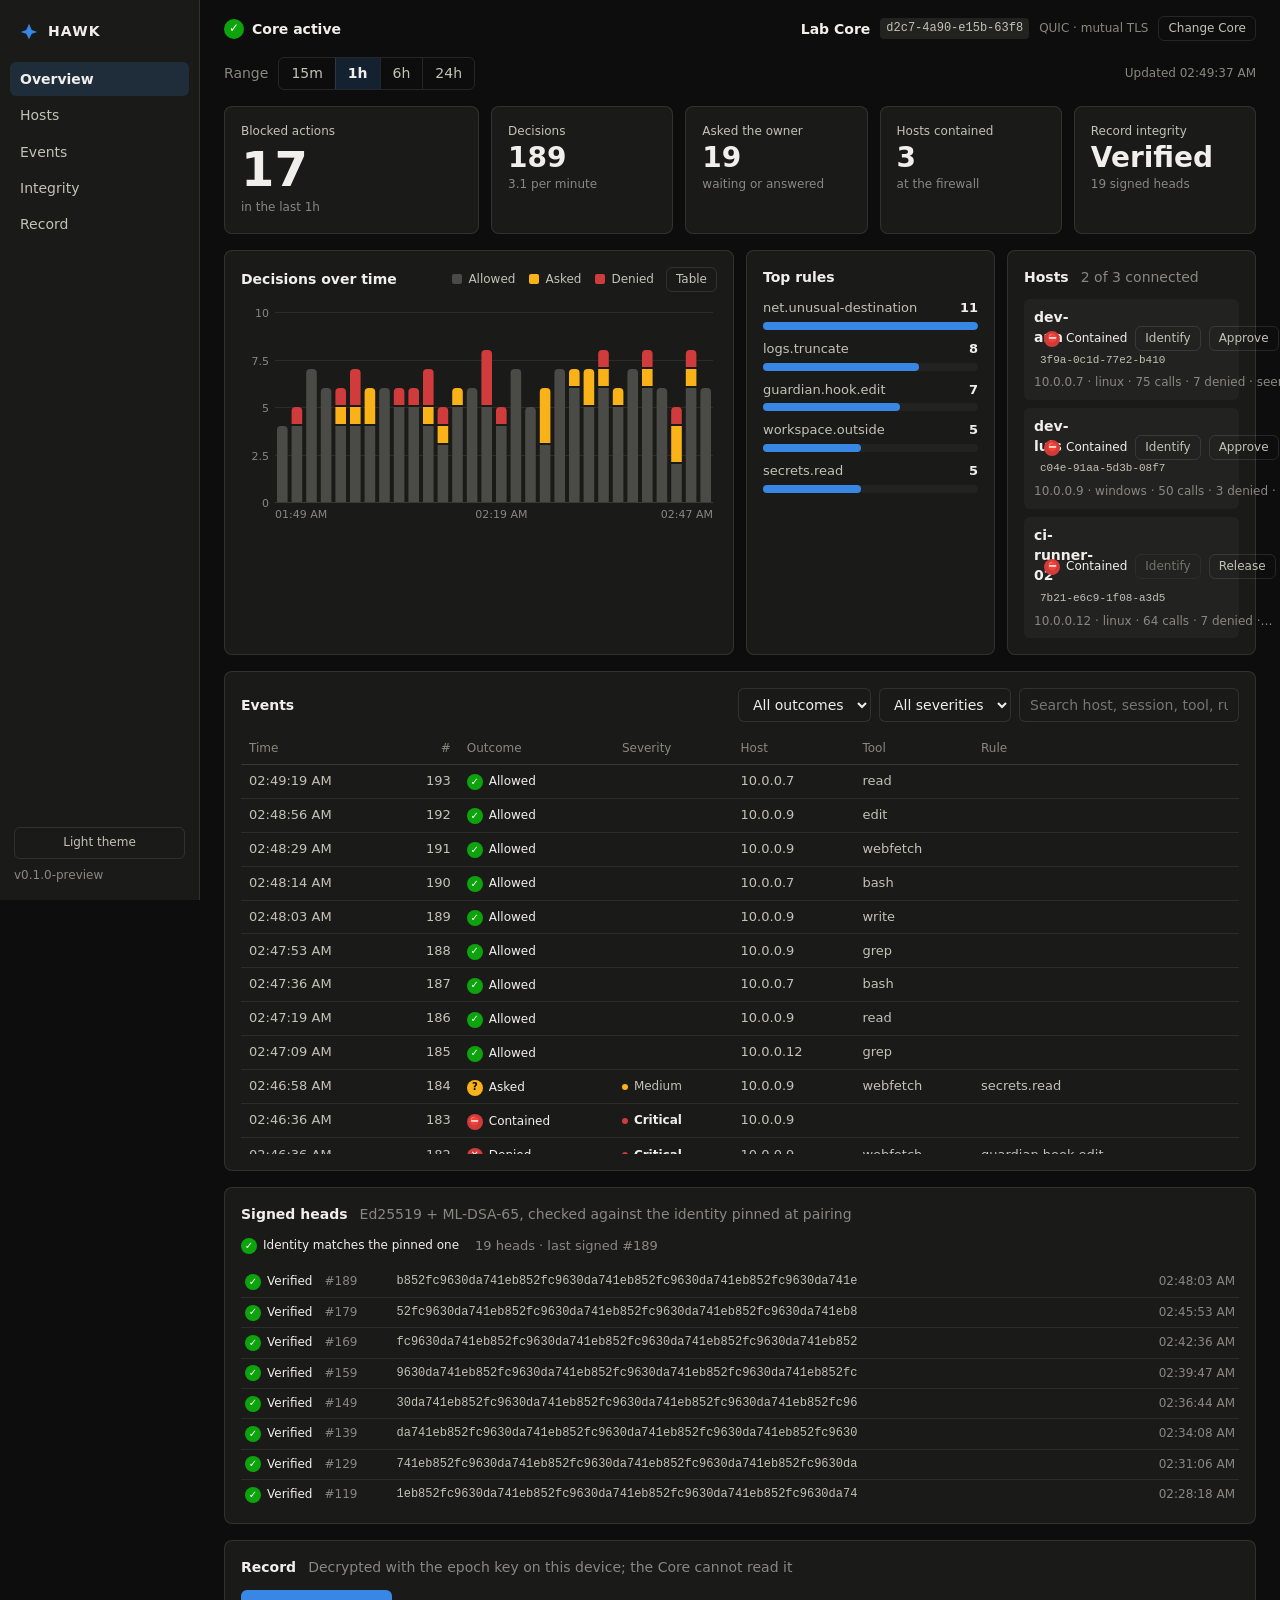
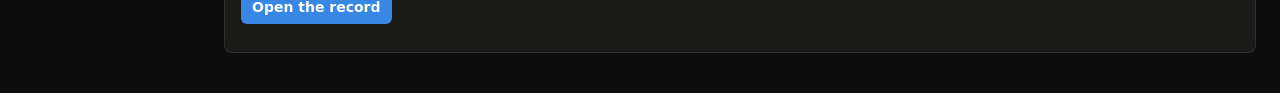
==== commit 2dd80ef4: "feat: complete the pending agent tasks and the detection/attestation work - LLM proxy (SSE streaming" ====
--- a/witness/ui/index.html
+++ b/witness/ui/index.html
@@ -17,6 +17,7 @@
       <a href="#hosts">Hosts</a>
       <a href="#events">Events</a>
       <a href="#integrity">Integrity</a>
+      <a href="#record">Record</a>
       <div class="nav-foot">
         <button id="theme" class="ghost" type="button" aria-label="Toggle theme">Light theme</button>
         <span class="muted" id="version"></span>
@@ -59,6 +60,14 @@
         <div class="card kpi"><span class="kpi-label">Asked the owner</span><span class="kpi-value" id="k-ask">0</span><span class="kpi-sub">waiting or answered</span></div>
         <div class="card kpi"><span class="kpi-label">Hosts contained</span><span class="kpi-value" id="k-contained">0</span><span class="kpi-sub" id="k-contained-sub">at the firewall</span></div>
         <div class="card kpi"><span class="kpi-label">Record integrity</span><span class="kpi-value" id="k-integrity">–</span><span class="kpi-sub" id="k-integrity-sub"></span></div>
+      </section>
+
+      <section class="card" id="asks" hidden>
+        <div class="card-head">
+          <h2>Waiting for your answer</h2>
+          <span class="muted">The agent is paused until you allow or deny</span>
+        </div>
+        <ul class="asks" id="ask-list"></ul>
       </section>
 
       <section class="grid">
@@ -127,6 +136,18 @@
         </div>
         <div class="identity" id="identity"></div>
         <ol class="heads" id="heads"></ol>
+      </section>
+
+      <section class="card" id="record">
+        <div class="card-head">
+          <h2>Record</h2>
+          <span class="muted">Decrypted with the epoch key on this device; the Core cannot read it</span>
+        </div>
+        <div class="record-bar">
+          <button id="open-record" type="button">Open the record</button>
+          <span class="muted" id="record-status"></span>
+        </div>
+        <ol class="record" id="record-list"></ol>
       </section>
     </div>
   </div>
--- a/witness/ui/style.css
+++ b/witness/ui/style.css
@@ -213,6 +213,24 @@
 .heads .seq { color: var(--muted); font-variant-numeric: tabular-nums; }
 .heads code { color: var(--ink-2); overflow: hidden; text-overflow: ellipsis; white-space: nowrap; font-family: ui-monospace, "Cascadia Code", monospace; }
 .heads time { color: var(--muted); font-variant-numeric: tabular-nums; }
+
+/* Record --------------------------------------------------------------------- */
+.record-bar { display: flex; align-items: center; gap: 12px; margin-bottom: 12px; }
+.record { list-style: none; margin: 0; padding: 0; max-height: 420px; overflow: auto; font-size: 12px; }
+.record > li { padding: 10px 4px; border-bottom: 1px solid var(--grid); }
+.record-head { display: flex; align-items: center; gap: 12px; margin-bottom: 6px; }
+.record-head .seq { color: var(--muted); font-variant-numeric: tabular-nums; }
+.record-head time { color: var(--muted); font-variant-numeric: tabular-nums; margin-left: auto; }
+.record pre { margin: 0; padding: 8px; background: var(--surface-2); border-radius: 6px; overflow: auto; font-family: ui-monospace, "Cascadia Code", monospace; font-size: 11px; color: var(--ink-2); }
+
+/* Asks ----------------------------------------------------------------------- */
+.asks { list-style: none; margin: 0; padding: 0; }
+.asks li { display: flex; align-items: center; justify-content: space-between; gap: 12px; padding: 10px 4px; border-bottom: 1px solid var(--grid); }
+.ask-head { display: flex; flex-direction: column; gap: 2px; min-width: 0; }
+.ask-head .tool { font-weight: 600; }
+.ask-head .reason { color: var(--ink-2); }
+.ask-head time { color: var(--muted); font-size: 11px; }
+.ask-actions { display: flex; gap: 8px; }
 
 @media (forced-colors: active) {
   .chip::before, .key, .status-icon { forced-color-adjust: none; }
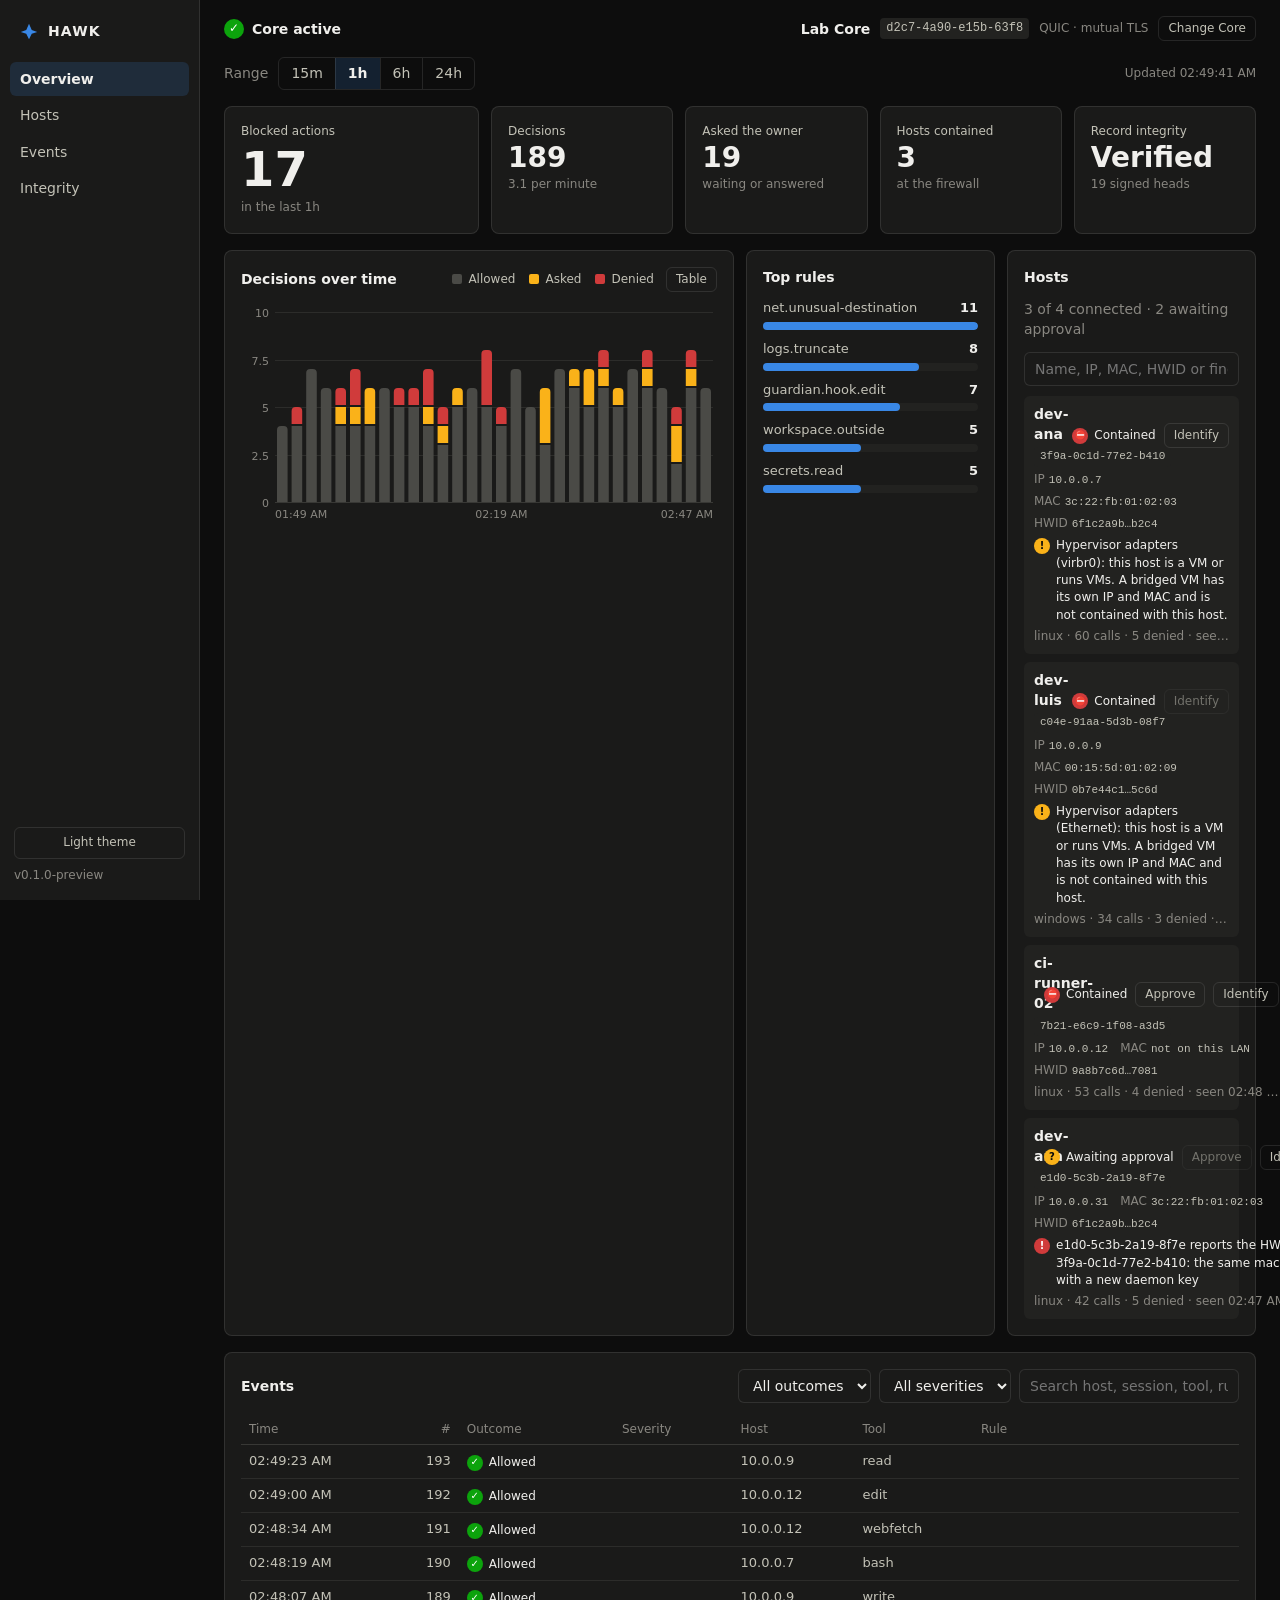
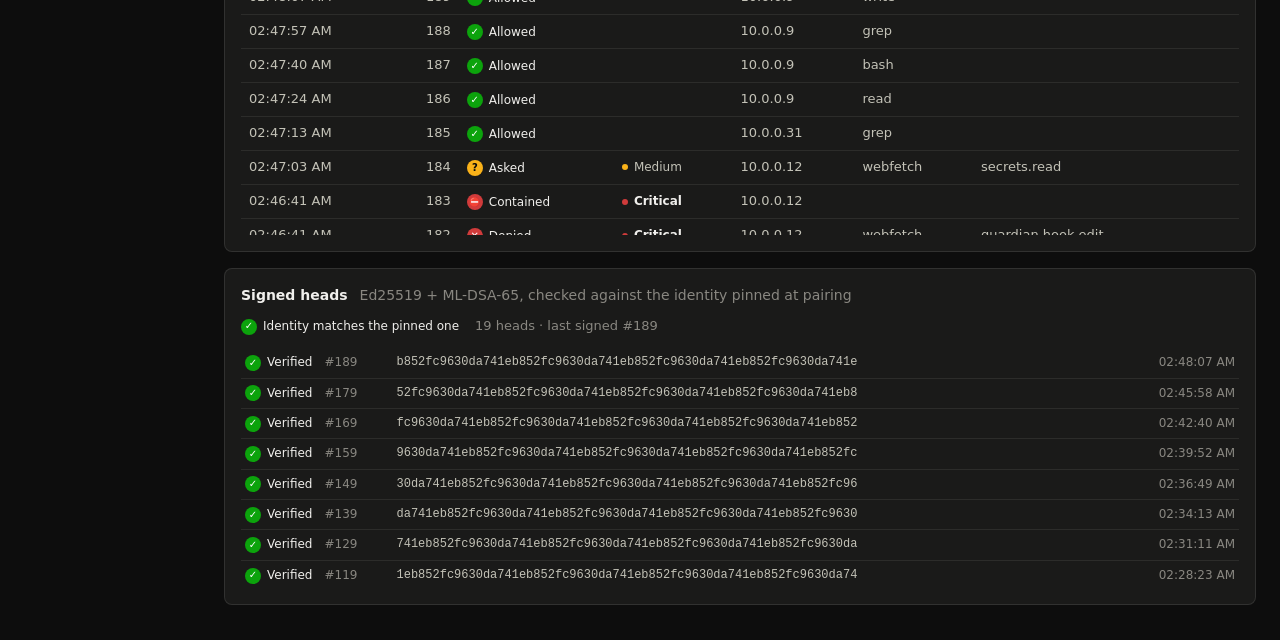
==== commit 3d128643: "feat: host identity by HWID and MAC, owner-approved enrolment, two-moment Core keys - ADR-0028: host" ====
--- a/witness/ui/index.html
+++ b/witness/ui/index.html
@@ -2,11 +2,11 @@
 <html lang="en" data-theme="dark">
 <head>
   <meta charset="utf-8">
-  <meta name="viewport" content="width=device-width, initial-scale=1">
+  <meta name="viewport" content="width=device-width, initial-scale=1, viewport-fit=cover">
   <title>HAWK witness</title>
   <link rel="stylesheet" href="style.css">
 </head>
-<body>
+<body class="booting">
   <div class="app">
     <aside class="nav" aria-label="Sections">
       <div class="logo" aria-label="HAWK">
@@ -17,7 +17,6 @@
       <a href="#hosts">Hosts</a>
       <a href="#events">Events</a>
       <a href="#integrity">Integrity</a>
-      <a href="#record">Record</a>
       <div class="nav-foot">
         <button id="theme" class="ghost" type="button" aria-label="Toggle theme">Light theme</button>
         <span class="muted" id="version"></span>
@@ -60,14 +59,6 @@
         <div class="card kpi"><span class="kpi-label">Asked the owner</span><span class="kpi-value" id="k-ask">0</span><span class="kpi-sub">waiting or answered</span></div>
         <div class="card kpi"><span class="kpi-label">Hosts contained</span><span class="kpi-value" id="k-contained">0</span><span class="kpi-sub" id="k-contained-sub">at the firewall</span></div>
         <div class="card kpi"><span class="kpi-label">Record integrity</span><span class="kpi-value" id="k-integrity">–</span><span class="kpi-sub" id="k-integrity-sub"></span></div>
-      </section>
-
-      <section class="card" id="asks" hidden>
-        <div class="card-head">
-          <h2>Waiting for your answer</h2>
-          <span class="muted">The agent is paused until you allow or deny</span>
-        </div>
-        <ul class="asks" id="ask-list"></ul>
       </section>
 
       <section class="grid">
@@ -98,6 +89,7 @@
 
         <div class="card" id="hosts">
           <div class="card-head"><h2>Hosts</h2><span class="muted" id="host-count"></span></div>
+          <input id="host-filter" class="host-filter" placeholder="Name, IP, MAC, HWID or fingerprint" spellcheck="false" autocomplete="off" aria-label="Filter hosts">
           <ul class="hosts" id="host-list"></ul>
         </div>
       </section>
@@ -137,18 +129,6 @@
         <div class="identity" id="identity"></div>
         <ol class="heads" id="heads"></ol>
       </section>
-
-      <section class="card" id="record">
-        <div class="card-head">
-          <h2>Record</h2>
-          <span class="muted">Decrypted with the epoch key on this device; the Core cannot read it</span>
-        </div>
-        <div class="record-bar">
-          <button id="open-record" type="button">Open the record</button>
-          <span class="muted" id="record-status"></span>
-        </div>
-        <ol class="record" id="record-list"></ol>
-      </section>
     </div>
   </div>
   <div class="wizard" id="wizard" hidden>
@@ -169,6 +149,14 @@
           <button id="scan" class="ghost small" type="button">Search again</button>
         </div>
         <ul class="found" id="found"></ul>
+        <form class="manual" id="manual-form">
+          <label for="manual-addr">Not listed? Type its address</label>
+          <div class="manual-row">
+            <input id="manual-addr" placeholder="192.168.88.20" spellcheck="false" autocomplete="off" autocapitalize="off" inputmode="url">
+            <button class="ghost" type="submit" id="manual-go">Connect</button>
+          </div>
+          <p class="muted small">For networks where Cores cannot announce themselves (another VLAN, an emulator). You still check the fingerprint next.</p>
+        </form>
       </section>
 
       <section class="step" data-step="verify" hidden>
--- a/witness/ui/style.css
+++ b/witness/ui/style.css
@@ -42,7 +42,16 @@
 }
 
 * { box-sizing: border-box; }
-body { margin: 0; background: var(--page); color: var(--ink); font-size: 14px; line-height: 1.45; }
+/* Edge-to-edge on Android 15 draws under the status and navigation bars:
+   keep content inside the safe area. `--inset-top` is a fallback set by
+   app.js for web views that report no inset. */
+body {
+  margin: 0; background: var(--page); color: var(--ink); font-size: 14px; line-height: 1.45;
+  padding: max(env(safe-area-inset-top), var(--inset-top, 0px)) env(safe-area-inset-right)
+    max(env(safe-area-inset-bottom), var(--inset-bottom, 0px)) env(safe-area-inset-left);
+}
+/* Until boot knows whether to show the dashboard or the wizard. */
+body.booting .app { visibility: hidden; }
 h2 { margin: 0; font-size: 14px; font-weight: 600; }
 .muted { color: var(--muted); }
 [hidden] { display: none !important; }
@@ -64,11 +73,18 @@
 .main { min-width: 0; padding: 0 24px 40px; display: flex; flex-direction: column; gap: 16px; }
 
 @media (max-width: 760px) {
-  .app { grid-template-columns: 1fr; }
-  .nav { position: static; height: auto; flex-direction: row; flex-wrap: wrap; align-items: center; }
+  .app { grid-template-columns: 1fr; min-height: auto; }
+  .nav { position: static; height: auto; flex-direction: row; flex-wrap: wrap; align-items: center; gap: 0; padding: 8px 6px; }
+  .nav a { padding: 6px 8px; }
   .logo { padding: 4px 8px; }
   .nav-foot { margin: 0 0 0 auto; flex-direction: row; align-items: center; }
+  .nav-foot #version { display: none; }
+  /* A glyph instead of the label, so the nav fits one row on a phone; the
+     button keeps its aria-label. */
+  .nav-foot #theme { padding: 3px 9px; font-size: 0; }
+  .nav-foot #theme::after { content: "\25D0"; font-size: 15px; }
   .main { padding: 0 12px 32px; }
+  .core-id { margin-left: 0; }
 }
 
 /* Top bar and filters ------------------------------------------------------ */
@@ -214,24 +230,6 @@
 .heads code { color: var(--ink-2); overflow: hidden; text-overflow: ellipsis; white-space: nowrap; font-family: ui-monospace, "Cascadia Code", monospace; }
 .heads time { color: var(--muted); font-variant-numeric: tabular-nums; }
 
-/* Record --------------------------------------------------------------------- */
-.record-bar { display: flex; align-items: center; gap: 12px; margin-bottom: 12px; }
-.record { list-style: none; margin: 0; padding: 0; max-height: 420px; overflow: auto; font-size: 12px; }
-.record > li { padding: 10px 4px; border-bottom: 1px solid var(--grid); }
-.record-head { display: flex; align-items: center; gap: 12px; margin-bottom: 6px; }
-.record-head .seq { color: var(--muted); font-variant-numeric: tabular-nums; }
-.record-head time { color: var(--muted); font-variant-numeric: tabular-nums; margin-left: auto; }
-.record pre { margin: 0; padding: 8px; background: var(--surface-2); border-radius: 6px; overflow: auto; font-family: ui-monospace, "Cascadia Code", monospace; font-size: 11px; color: var(--ink-2); }
-
-/* Asks ----------------------------------------------------------------------- */
-.asks { list-style: none; margin: 0; padding: 0; }
-.asks li { display: flex; align-items: center; justify-content: space-between; gap: 12px; padding: 10px 4px; border-bottom: 1px solid var(--grid); }
-.ask-head { display: flex; flex-direction: column; gap: 2px; min-width: 0; }
-.ask-head .tool { font-weight: 600; }
-.ask-head .reason { color: var(--ink-2); }
-.ask-head time { color: var(--muted); font-size: 11px; }
-.ask-actions { display: flex; gap: 8px; }
-
 @media (forced-colors: active) {
   .chip::before, .key, .status-icon { forced-color-adjust: none; }
 }
@@ -241,6 +239,14 @@
 .hosts li.host .meta { grid-column: 1 / -1; white-space: nowrap; overflow: hidden; text-overflow: ellipsis; }
 .hosts .host-actions { display: flex; align-items: center; gap: 8px; justify-content: flex-end; }
 .hosts .fp { display: block; width: fit-content; white-space: nowrap; margin-top: 3px; font-size: 11px; }
+.host-filter { width: 100%; margin-bottom: 10px; }
+.hosts li.host .ids { grid-column: 1 / -1; display: flex; flex-wrap: wrap; gap: 4px 12px; font-size: 12px; color: var(--ink-2); }
+.hosts li.host .ids b { color: var(--muted); font-weight: 500; margin-right: 4px; }
+.hosts li.host .ids code { font-family: ui-monospace, "Cascadia Code", monospace; font-size: 11px; }
+.hosts li.host .warn { grid-column: 1 / -1; font-size: 12px; color: var(--ink); display: flex; gap: 6px; align-items: flex-start; }
+.hosts li.host .warn::before { content: "!"; flex: none; display: inline-grid; place-items: center; width: 16px; height: 16px; border-radius: 50%; background: var(--warning); color: #0b0b0b; font-size: 10px; font-weight: 700; margin-top: 1px; }
+.hosts li.host .warn.critical::before { background: var(--critical); color: #fff; }
+.chip.pending::before { content: "?"; background: var(--warning); color: #0b0b0b; }
 
 /* Activation wizard ------------------------------------------------------------ */
 .wizard {
@@ -254,7 +260,8 @@
 }
 .wizard-head { display: flex; align-items: center; gap: 16px; margin-bottom: 18px; flex-wrap: wrap; }
 .small-logo { padding: 0; }
-.steps { list-style: none; margin: 0 0 0 auto; padding: 0; display: flex; gap: 12px; counter-reset: step; font-size: 12px; }
+.steps { list-style: none; margin: 0 0 0 auto; padding: 0; display: flex; flex-wrap: wrap; gap: 12px; counter-reset: step; font-size: 12px; }
+@media (max-width: 560px) { .steps { margin: 0; width: 100%; } }
 .steps li { counter-increment: step; color: var(--muted); display: flex; align-items: center; gap: 6px; }
 .steps li::before { content: counter(step); display: grid; place-items: center; width: 20px; height: 20px; border-radius: 50%; border: 1px solid var(--border); font-size: 11px; }
 .steps li.current { color: var(--ink); font-weight: 600; }
@@ -283,6 +290,7 @@
   text-align: center; padding: 16px; margin: 8px 0 12px; background: var(--surface-2); border-radius: 8px;
 }
 .big-code { font-size: 40px; letter-spacing: 0.3em; }
+@media (max-width: 560px) { .big-fp { font-size: 19px; letter-spacing: 0.02em; } }
 .big-code:empty { display: none; }
 .actions { display: flex; justify-content: flex-end; gap: 8px; margin-top: 12px; }
 .config { display: flex; flex-direction: column; gap: 10px; }
@@ -290,3 +298,8 @@
 .router { display: flex; flex-direction: column; gap: 10px; padding: 12px; border: 1px solid var(--border); border-radius: 8px; }
 .wizard-error { margin: 12px 0 0; color: var(--ink); background: color-mix(in srgb, var(--critical) 16%, var(--surface)); border: 1px solid color-mix(in srgb, var(--critical) 45%, transparent); padding: 8px 10px; border-radius: 6px; font-size: 13px; }
 .device { margin: 14px 0 0; font-size: 11px; }
+.manual { margin-top: 16px; padding-top: 14px; border-top: 1px solid var(--border); display: flex; flex-direction: column; gap: 6px; }
+.manual label { font-size: 12px; color: var(--ink-2); }
+.manual-row { display: flex; gap: 8px; }
+.manual-row input { flex: 1; min-width: 0; }
+.manual p { margin: 0; }
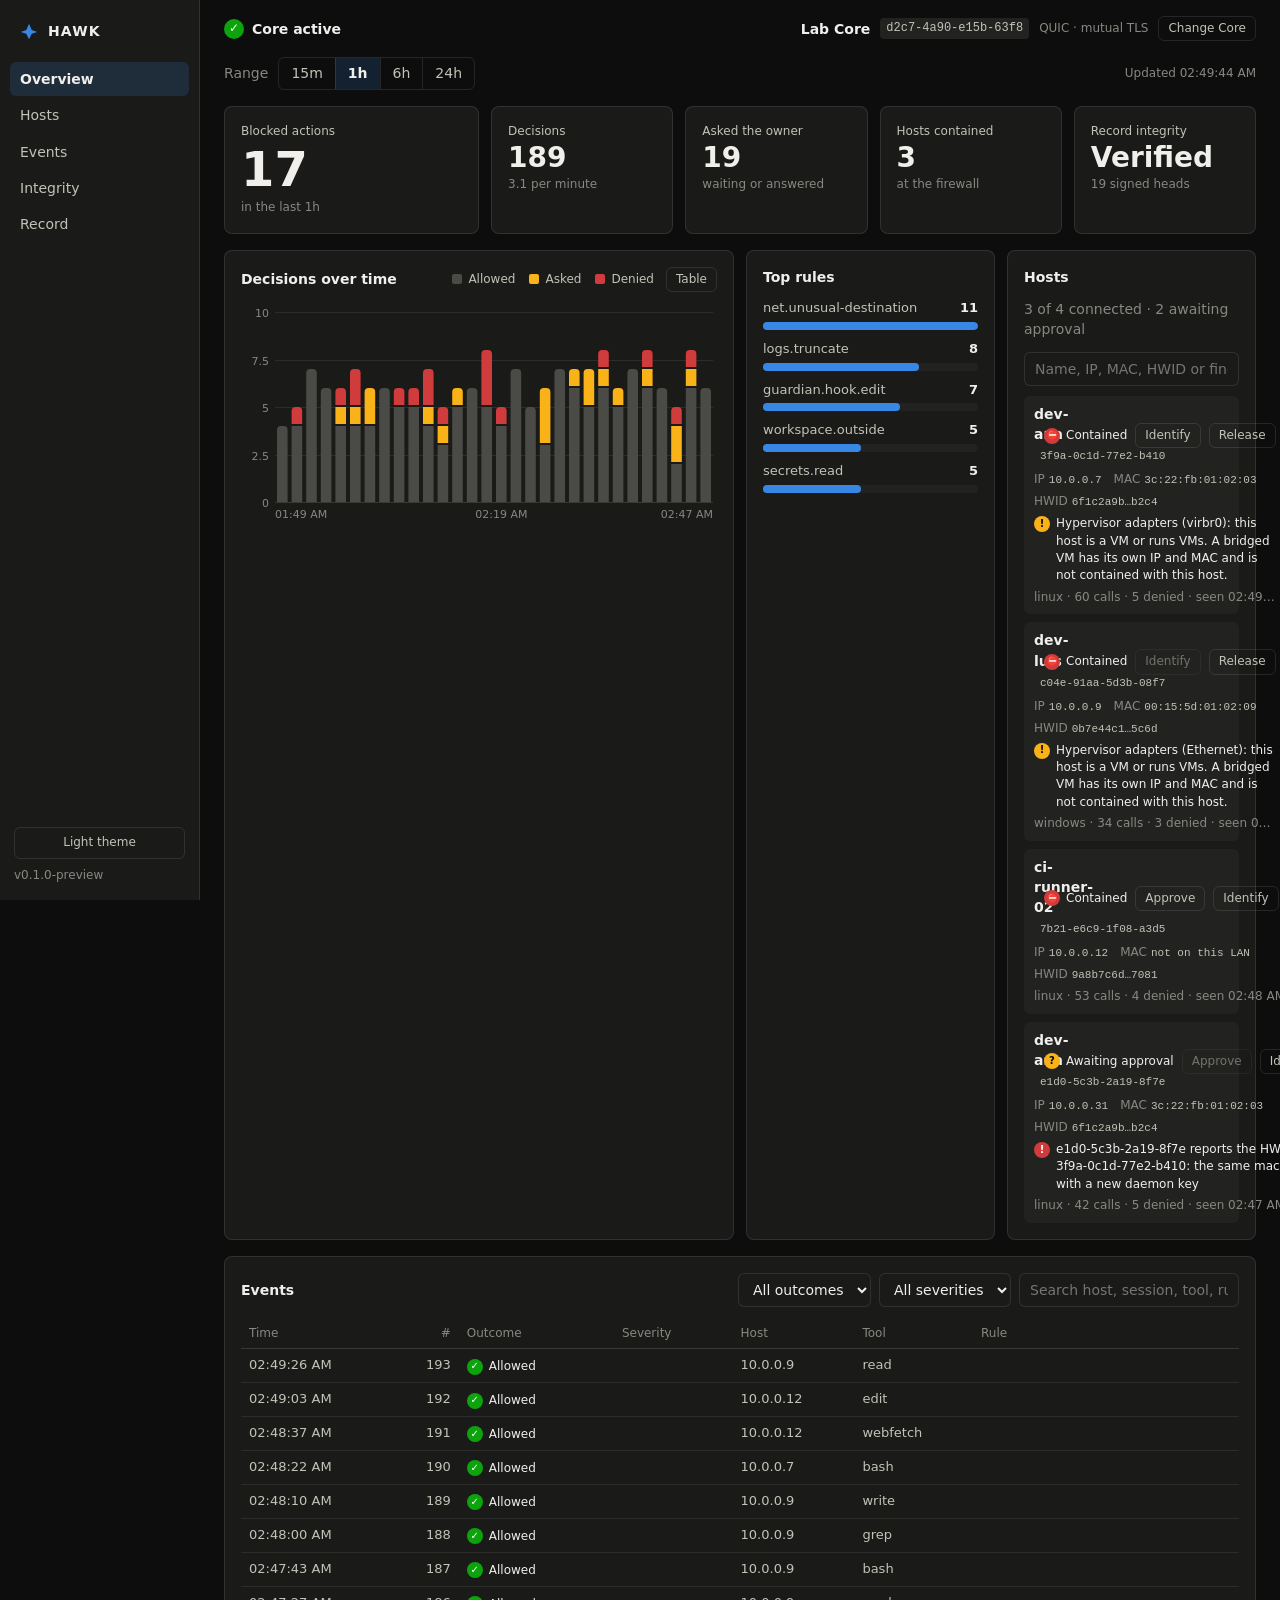
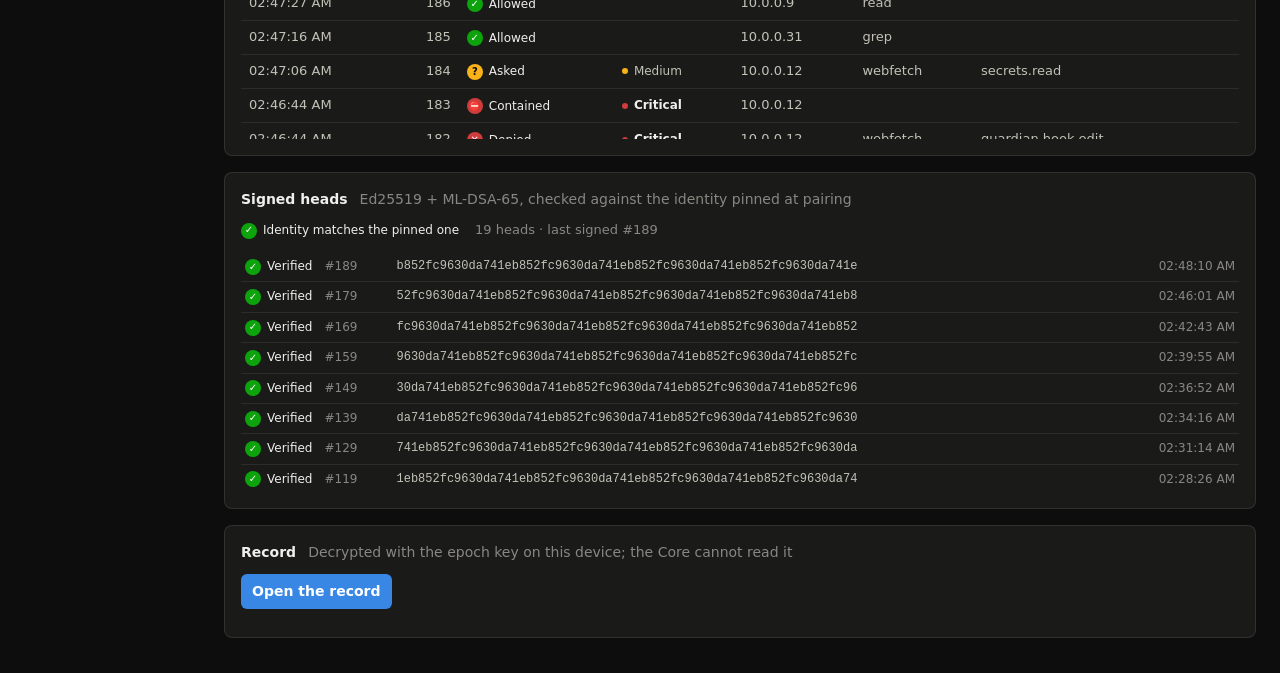
==== commit 29a59a4b: "merge: team pending work (proxy, heartbeat, asks, record, release) into host identifiers The team's " ====
--- a/witness/ui/index.html
+++ b/witness/ui/index.html
@@ -17,6 +17,7 @@
       <a href="#hosts">Hosts</a>
       <a href="#events">Events</a>
       <a href="#integrity">Integrity</a>
+      <a href="#record">Record</a>
       <div class="nav-foot">
         <button id="theme" class="ghost" type="button" aria-label="Toggle theme">Light theme</button>
         <span class="muted" id="version"></span>
@@ -59,6 +60,14 @@
         <div class="card kpi"><span class="kpi-label">Asked the owner</span><span class="kpi-value" id="k-ask">0</span><span class="kpi-sub">waiting or answered</span></div>
         <div class="card kpi"><span class="kpi-label">Hosts contained</span><span class="kpi-value" id="k-contained">0</span><span class="kpi-sub" id="k-contained-sub">at the firewall</span></div>
         <div class="card kpi"><span class="kpi-label">Record integrity</span><span class="kpi-value" id="k-integrity">–</span><span class="kpi-sub" id="k-integrity-sub"></span></div>
+      </section>
+
+      <section class="card" id="asks" hidden>
+        <div class="card-head">
+          <h2>Waiting for your answer</h2>
+          <span class="muted">The agent is paused until you allow or deny</span>
+        </div>
+        <ul class="asks" id="ask-list"></ul>
       </section>
 
       <section class="grid">
@@ -128,6 +137,18 @@
         </div>
         <div class="identity" id="identity"></div>
         <ol class="heads" id="heads"></ol>
+      </section>
+
+      <section class="card" id="record">
+        <div class="card-head">
+          <h2>Record</h2>
+          <span class="muted">Decrypted with the epoch key on this device; the Core cannot read it</span>
+        </div>
+        <div class="record-bar">
+          <button id="open-record" type="button">Open the record</button>
+          <span class="muted" id="record-status"></span>
+        </div>
+        <ol class="record" id="record-list"></ol>
       </section>
     </div>
   </div>
--- a/witness/ui/style.css
+++ b/witness/ui/style.css
@@ -229,6 +229,24 @@
 .heads .seq { color: var(--muted); font-variant-numeric: tabular-nums; }
 .heads code { color: var(--ink-2); overflow: hidden; text-overflow: ellipsis; white-space: nowrap; font-family: ui-monospace, "Cascadia Code", monospace; }
 .heads time { color: var(--muted); font-variant-numeric: tabular-nums; }
+
+/* Record --------------------------------------------------------------------- */
+.record-bar { display: flex; align-items: center; gap: 12px; margin-bottom: 12px; }
+.record { list-style: none; margin: 0; padding: 0; max-height: 420px; overflow: auto; font-size: 12px; }
+.record > li { padding: 10px 4px; border-bottom: 1px solid var(--grid); }
+.record-head { display: flex; align-items: center; gap: 12px; margin-bottom: 6px; }
+.record-head .seq { color: var(--muted); font-variant-numeric: tabular-nums; }
+.record-head time { color: var(--muted); font-variant-numeric: tabular-nums; margin-left: auto; }
+.record pre { margin: 0; padding: 8px; background: var(--surface-2); border-radius: 6px; overflow: auto; font-family: ui-monospace, "Cascadia Code", monospace; font-size: 11px; color: var(--ink-2); }
+
+/* Asks ----------------------------------------------------------------------- */
+.asks { list-style: none; margin: 0; padding: 0; }
+.asks li { display: flex; align-items: center; justify-content: space-between; gap: 12px; padding: 10px 4px; border-bottom: 1px solid var(--grid); }
+.ask-head { display: flex; flex-direction: column; gap: 2px; min-width: 0; }
+.ask-head .tool { font-weight: 600; }
+.ask-head .reason { color: var(--ink-2); }
+.ask-head time { color: var(--muted); font-size: 11px; }
+.ask-actions { display: flex; gap: 8px; }
 
 @media (forced-colors: active) {
   .chip::before, .key, .status-icon { forced-color-adjust: none; }
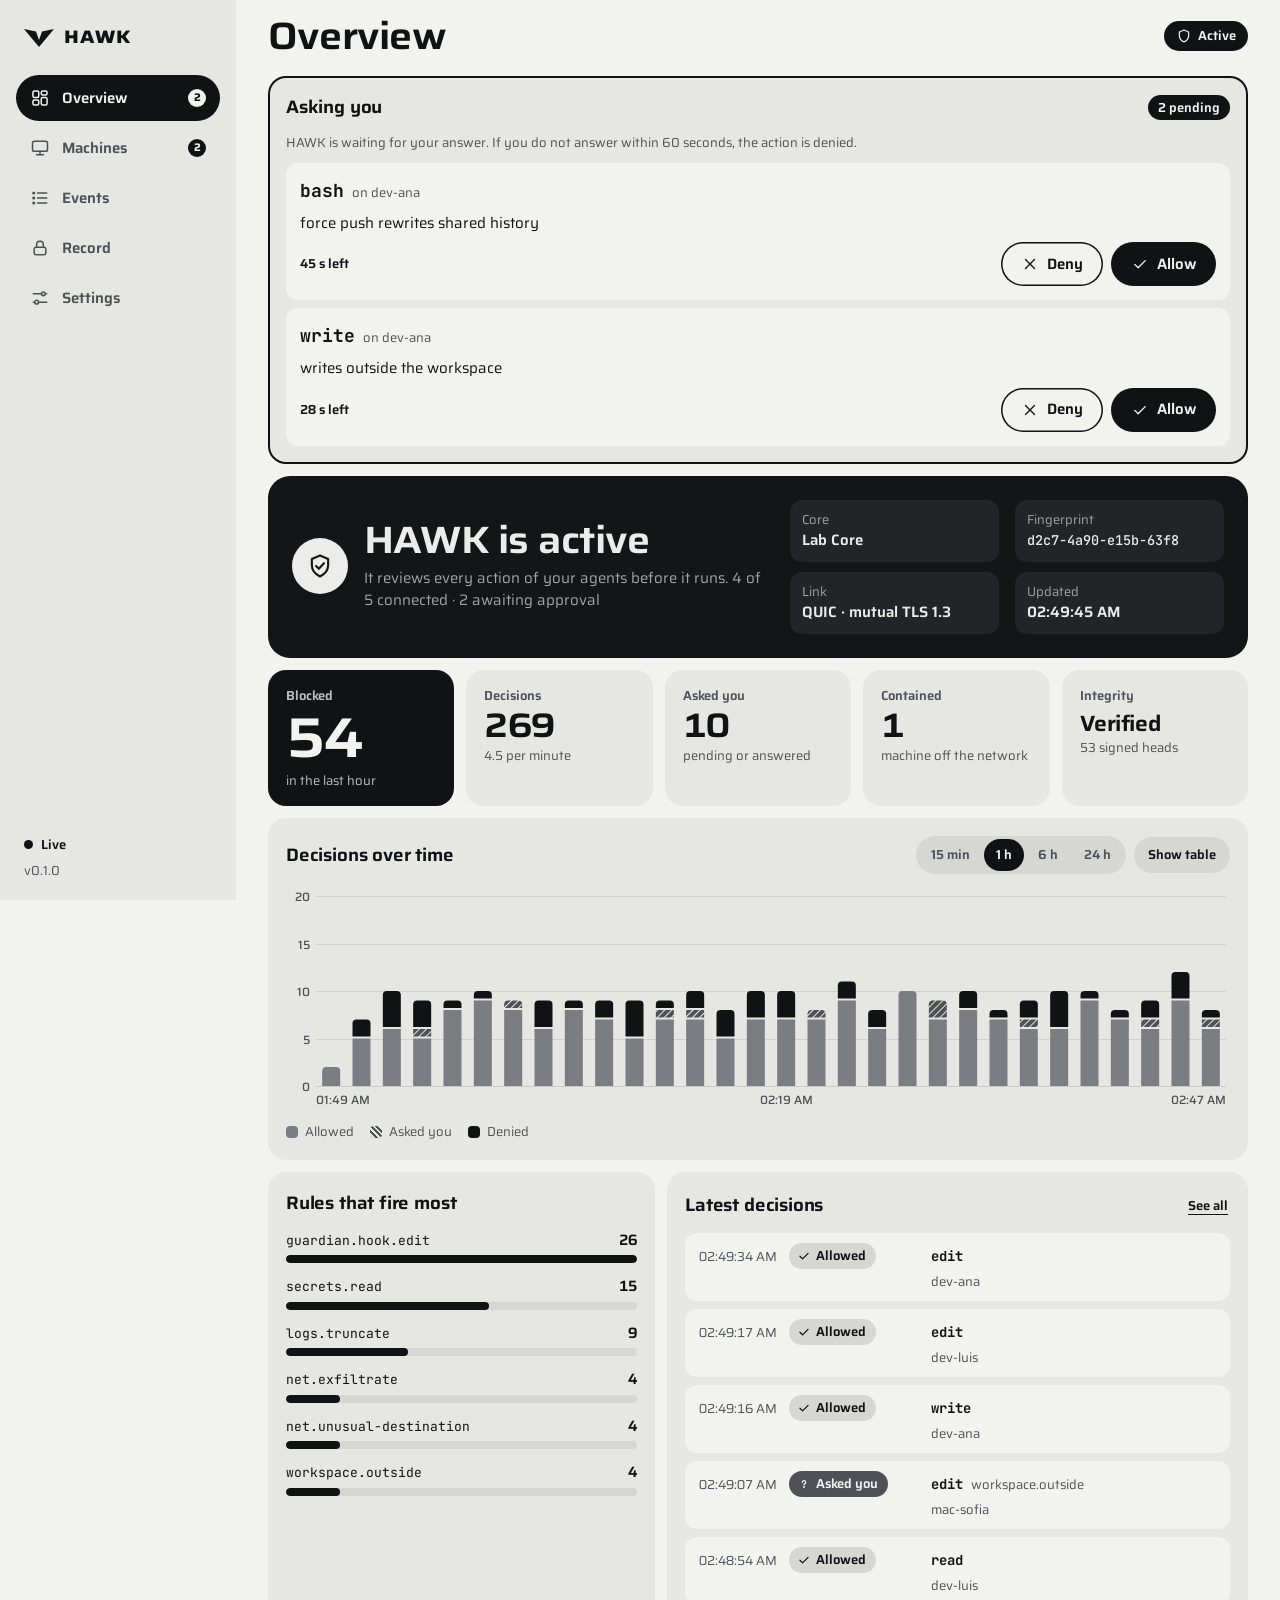
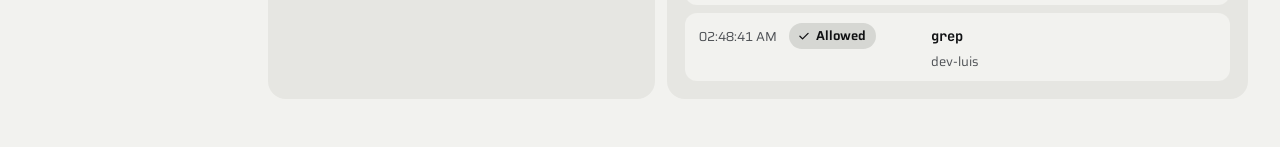
==== commit 04760908: "feat(witness): HAWK app redesign (ADR-0031) and internal landing in misc/ Apply the design package: " ====
--- a/witness/ui/index.html
+++ b/witness/ui/index.html
@@ -1,227 +1,385 @@
 <!doctype html>
-<html lang="en" data-theme="dark">
+<html lang="es" data-theme="light">
 <head>
   <meta charset="utf-8">
   <meta name="viewport" content="width=device-width, initial-scale=1, viewport-fit=cover">
-  <title>HAWK witness</title>
+  <meta name="color-scheme" content="light dark">
+  <title>HAWK</title>
+  <link rel="icon" href="hawk-mark.svg" type="image/svg+xml">
+  <link rel="preload" href="fonts/saira-latin-wdth-normal.woff2" as="font" type="font/woff2" crossorigin>
   <link rel="stylesheet" href="style.css">
 </head>
 <body class="booting">
-  <div class="app">
-    <aside class="nav" aria-label="Sections">
-      <div class="logo" aria-label="HAWK">
-        <svg viewBox="0 0 24 24" aria-hidden="true"><path d="M3 13l6-2 3-7 3 7 6 2-6 2-3 6-3-6z"/></svg>
-        <span>HAWK</span>
-      </div>
-      <a href="#overview" class="active">Overview</a>
-      <a href="#hosts">Hosts</a>
-      <a href="#events">Events</a>
-      <a href="#integrity">Integrity</a>
-      <a href="#record">Record</a>
-      <div class="nav-foot">
-        <button id="theme" class="ghost" type="button" aria-label="Toggle theme">Light theme</button>
-        <span class="muted" id="version"></span>
-      </div>
-    </aside>
-
-    <div class="main">
-      <header class="topbar">
-        <div class="core-state" id="state" role="status">
-          <span class="status-icon" aria-hidden="true">•</span><span class="status-text">Connecting</span>
+
+<!-- Icons: one sprite, drawn with the page's ink. Nothing external. -->
+<svg class="sprite" width="0" height="0" aria-hidden="true" focusable="false">
+  <symbol id="i-mark" viewBox="0 0 60 36"><path d="M0 0 L24 5 L30 22 L36 5 L60 0 L30 36 Z" fill="currentColor" stroke="none"/></symbol>
+  <symbol id="i-overview" viewBox="0 0 24 24"><rect x="3.5" y="3.5" width="7" height="8" rx="1.8"/><rect x="13.5" y="3.5" width="7" height="5" rx="1.8"/><rect x="13.5" y="11.5" width="7" height="9" rx="1.8"/><rect x="3.5" y="14.5" width="7" height="6" rx="1.8"/></symbol>
+  <symbol id="i-hosts" viewBox="0 0 24 24"><rect x="3" y="4" width="18" height="12" rx="2.2"/><path d="M8 20h8M12 16v4"/></symbol>
+  <symbol id="i-events" viewBox="0 0 24 24"><path d="M9 6h11M9 12h11M9 18h11"/><circle cx="4.5" cy="6" r="1"/><circle cx="4.5" cy="12" r="1"/><circle cx="4.5" cy="18" r="1"/></symbol>
+  <symbol id="i-record" viewBox="0 0 24 24"><rect x="5" y="11" width="14" height="9" rx="2.2"/><path d="M8 11V8a4 4 0 0 1 8 0v3"/></symbol>
+  <symbol id="i-settings" viewBox="0 0 24 24"><path d="M4 7h9M19 7h1M4 17h1M11 17h9"/><circle cx="16" cy="7" r="2.2"/><circle cx="8" cy="17" r="2.2"/></symbol>
+  <symbol id="i-check" viewBox="0 0 24 24"><path d="M5 12.5l4.5 4.5L19 7.5"/></symbol>
+  <symbol id="i-x" viewBox="0 0 24 24"><path d="M6 6l12 12M18 6L6 18"/></symbol>
+  <symbol id="i-ask" viewBox="0 0 24 24"><path d="M9.2 9.2a2.9 2.9 0 1 1 4.1 2.6c-.8.4-1.3 1-1.3 1.9"/><circle cx="12" cy="17.2" r=".7" fill="currentColor"/></symbol>
+  <symbol id="i-alert" viewBox="0 0 24 24"><path d="M12 4l9 16H3z"/><path d="M12 10v4"/><circle cx="12" cy="17" r=".7" fill="currentColor"/></symbol>
+  <symbol id="i-shield" viewBox="0 0 24 24"><path d="M12 3l7 3v5.2c0 4.4-3 7.9-7 9.8-4-1.9-7-5.4-7-9.8V6z"/></symbol>
+  <symbol id="i-approve" viewBox="0 0 24 24"><path d="M12 3l7 3v5.2c0 4.4-3 7.9-7 9.8-4-1.9-7-5.4-7-9.8V6z"/><path d="M8.6 12l2.4 2.4 4.4-4.8"/></symbol>
+  <symbol id="i-eye" viewBox="0 0 24 24"><path d="M2.5 12S6 5.5 12 5.5 21.5 12 21.5 12 18 18.5 12 18.5 2.5 12 2.5 12z"/><circle cx="12" cy="12" r="2.8"/></symbol>
+  <symbol id="i-release" viewBox="0 0 24 24"><rect x="5" y="11" width="14" height="9" rx="2.2"/><path d="M8 11V8a4 4 0 0 1 7.4-2.1"/></symbol>
+  <symbol id="i-quarantine" viewBox="0 0 24 24"><circle cx="12" cy="12" r="8.2"/><path d="M6.2 6.2l11.6 11.6"/></symbol>
+  <symbol id="i-search" viewBox="0 0 24 24"><circle cx="11" cy="11" r="6.2"/><path d="M20 20l-4.3-4.3"/></symbol>
+  <symbol id="i-refresh" viewBox="0 0 24 24"><path d="M20 12a8 8 0 1 1-2.6-5.9"/><path d="M20 4v5h-5"/></symbol>
+  <symbol id="i-chevron" viewBox="0 0 24 24"><path d="M9 6l6 6-6 6"/></symbol>
+  <symbol id="i-offline" viewBox="0 0 24 24"><path d="M9.5 14.5l-2.2 2.2a3.2 3.2 0 0 1-4.5-4.5l3-3M14.5 9.5l2.2-2.2a3.2 3.2 0 0 1 4.5 4.5l-3 3M4 4l16 16"/></symbol>
+  <symbol id="i-net" viewBox="0 0 24 24"><rect x="9" y="3" width="6" height="5" rx="1.2"/><rect x="3" y="16" width="6" height="5" rx="1.2"/><rect x="15" y="16" width="6" height="5" rx="1.2"/><path d="M12 8v4M6 16v-4h12v4"/></symbol>
+  <symbol id="i-chain" viewBox="0 0 24 24"><path d="M10 14a4 4 0 0 0 5.7 0l3-3a4 4 0 0 0-5.7-5.7l-1 1"/><path d="M14 10a4 4 0 0 0-5.7 0l-3 3a4 4 0 0 0 5.7 5.7l1-1"/></symbol>
+</svg>
+
+<a class="skip" href="#main" data-i18n="a11y.skip"></a>
+
+<div class="app" id="app">
+  <!-- Desktop rail; on a phone the same entries become the tab bar below -->
+  <aside class="rail" aria-label="HAWK">
+    <div class="brand"><svg class="mark" viewBox="0 0 60 36" aria-hidden="true"><use href="#i-mark"/></svg><span>HAWK</span></div>
+    <nav id="rail-nav" class="rail-nav" data-i18n-label="nav.label"></nav>
+    <div class="rail-foot">
+      <span class="live" id="rail-live"><i aria-hidden="true"></i><span id="rail-live-text"></span></span>
+      <span class="muted" id="version"></span>
+    </div>
+  </aside>
+
+  <div class="shell">
+    <header class="topbar">
+      <div class="brand brand-compact"><svg class="mark" viewBox="0 0 60 36" aria-hidden="true"><use href="#i-mark"/></svg></div>
+      <h1 id="screen-title"></h1>
+      <span class="pill-state" id="top-state" data-kind="good"><svg class="ic" aria-hidden="true"><use href="#i-shield"/></svg><span id="top-state-text"></span></span>
+    </header>
+
+    <div id="banner" class="banner" role="alert" hidden>
+      <svg class="ic" aria-hidden="true"><use href="#i-alert"/></svg>
+      <p id="banner-text"></p>
+      <button id="banner-retry" class="pill small ghost" type="button" hidden data-i18n="banner.retry"></button>
+    </div>
+
+    <main id="main" class="main" tabindex="-1">
+
+      <!-- Resumen -->
+      <section class="view" id="view-overview" data-view="overview" aria-labelledby="screen-title">
+        <section id="asks" class="card asks" hidden aria-labelledby="h-asks">
+          <div class="card-head">
+            <h2 id="h-asks" data-i18n="asks.title"></h2>
+            <span class="count" id="asks-count"></span>
+          </div>
+          <p class="note" data-i18n="asks.note"></p>
+          <ul id="ask-list" class="stack"></ul>
+        </section>
+
+        <section id="hero" class="hero" data-kind="good" aria-label="HAWK">
+          <div class="hero-main">
+            <span class="hero-icon" aria-hidden="true"><svg class="ic" id="hero-icon"><use href="#i-shield"/></svg></span>
+            <div class="hero-text" aria-live="polite">
+              <h2 id="state-title"></h2>
+              <p id="state-sub"></p>
+            </div>
+          </div>
+          <dl class="hero-meta">
+            <div><dt data-i18n="core.name"></dt><dd id="core-name"></dd></div>
+            <div><dt data-i18n="core.fingerprint"></dt><dd><code id="core-fp"></code></dd></div>
+            <div><dt data-i18n="core.link"></dt><dd data-i18n="core.linkValue"></dd></div>
+            <div><dt data-i18n="core.updated"></dt><dd id="updated"></dd></div>
+          </dl>
+        </section>
+
+        <section class="kpis" aria-label="Resumen" data-i18n-label="kpi.label">
+          <div class="kpi lead"><span class="kpi-label" data-i18n="kpi.blocked"></span><span class="kpi-value" id="k-blocked">0</span><span class="kpi-sub" id="k-blocked-sub"></span></div>
+          <div class="kpi"><span class="kpi-label" data-i18n="kpi.total"></span><span class="kpi-value" id="k-total">0</span><span class="kpi-sub" id="k-rate"></span></div>
+          <div class="kpi"><span class="kpi-label" data-i18n="kpi.asked"></span><span class="kpi-value" id="k-ask">0</span><span class="kpi-sub" data-i18n="kpi.askedSub"></span></div>
+          <div class="kpi"><span class="kpi-label" data-i18n="kpi.contained"></span><span class="kpi-value" id="k-contained">0</span><span class="kpi-sub" id="k-contained-sub"></span></div>
+          <div class="kpi"><span class="kpi-label" data-i18n="kpi.integrity"></span><span class="kpi-value kpi-word" id="k-integrity">–</span><span class="kpi-sub" id="k-integrity-sub"></span></div>
+        </section>
+
+        <section class="card chart-card" id="chart-card" aria-labelledby="h-chart">
+          <div class="card-head">
+            <h2 id="h-chart" data-i18n="chart.title"></h2>
+            <div class="card-tools">
+              <div class="seg" id="range" role="group" data-i18n-label="range.label">
+                <button type="button" data-min="15" aria-pressed="false">15 min</button>
+                <button type="button" data-min="60" aria-pressed="true">1 h</button>
+                <button type="button" data-min="360" aria-pressed="false">6 h</button>
+                <button type="button" data-min="1440" aria-pressed="false">24 h</button>
+              </div>
+              <button id="chart-toggle" class="pill small ghost" type="button" aria-pressed="false" data-i18n="chart.asTable"></button>
+            </div>
+          </div>
+          <div class="chart-wrap" id="chart-wrap">
+            <svg id="chart" role="img" aria-labelledby="h-chart chart-desc" preserveAspectRatio="none"></svg>
+            <div id="tooltip" class="tooltip" hidden></div>
+          </div>
+          <p class="sr" id="chart-desc"></p>
+          <ul class="legend" id="legend" aria-label="Leyenda" data-i18n-label="chart.legend">
+            <li><i class="sw allow" aria-hidden="true"></i><span data-i18n="verdict.allow"></span></li>
+            <li><i class="sw ask" aria-hidden="true"></i><span data-i18n="verdict.ask"></span></li>
+            <li><i class="sw deny" aria-hidden="true"></i><span data-i18n="verdict.deny"></span></li>
+          </ul>
+          <div class="table-wrap" id="chart-table-wrap" hidden>
+            <table id="chart-table">
+              <thead><tr><th scope="col" data-i18n="chart.from"></th><th scope="col" class="num" data-i18n="verdict.allow"></th><th scope="col" class="num" data-i18n="verdict.ask"></th><th scope="col" class="num" data-i18n="verdict.deny"></th></tr></thead>
+              <tbody></tbody>
+            </table>
+          </div>
+        </section>
+
+        <div class="two">
+          <section class="card" aria-labelledby="h-rules">
+            <div class="card-head"><h2 id="h-rules" data-i18n="rules.title"></h2></div>
+            <ol id="rules" class="bars"></ol>
+          </section>
+          <section class="card" aria-labelledby="h-recent">
+            <div class="card-head"><h2 id="h-recent" data-i18n="recent.title"></h2><button class="link" type="button" data-go="events" data-i18n="recent.all"></button></div>
+            <ul id="recent" class="stack"></ul>
+          </section>
         </div>
-        <div class="core-id">
-          <span class="core-name" id="core-name"></span>
-          <code class="fp" id="core-fp" title="Core fingerprint"></code>
-          <span class="muted transport">QUIC · mutual TLS</span>
-          <button id="change-core" class="ghost small" type="button">Change Core</button>
+      </section>
+
+      <!-- Equipos -->
+      <section class="view" id="view-hosts" data-view="hosts" hidden aria-labelledby="screen-title">
+        <div class="toolbar">
+          <label class="search"><svg class="ic" aria-hidden="true"><use href="#i-search"/></svg><span class="sr" data-i18n="hosts.searchLabel"></span><input id="host-filter" type="search" autocomplete="off" spellcheck="false" data-i18n-ph="hosts.search"></label>
+          <p class="toolbar-note" id="host-count"></p>
         </div>
-      </header>
-
-      <div class="filters" role="toolbar" aria-label="Time range">
-        <span class="muted">Range</span>
-        <div class="segmented" id="range">
-          <button type="button" data-min="15">15m</button>
-          <button type="button" data-min="60" class="on">1h</button>
-          <button type="button" data-min="360">6h</button>
-          <button type="button" data-min="1440">24h</button>
-        </div>
-        <span class="muted updated" id="updated"></span>
-      </div>
-
-      <section id="banner" class="banner" role="alert" hidden></section>
-
-      <section id="overview" class="kpis" aria-label="Summary">
-        <div class="card kpi hero">
-          <span class="kpi-label">Blocked actions</span>
-          <span class="kpi-value" id="k-blocked">0</span>
-          <span class="kpi-sub" id="k-blocked-sub">in range</span>
-        </div>
-        <div class="card kpi"><span class="kpi-label">Decisions</span><span class="kpi-value" id="k-total">0</span><span class="kpi-sub" id="k-rate"></span></div>
-        <div class="card kpi"><span class="kpi-label">Asked the owner</span><span class="kpi-value" id="k-ask">0</span><span class="kpi-sub">waiting or answered</span></div>
-        <div class="card kpi"><span class="kpi-label">Hosts contained</span><span class="kpi-value" id="k-contained">0</span><span class="kpi-sub" id="k-contained-sub">at the firewall</span></div>
-        <div class="card kpi"><span class="kpi-label">Record integrity</span><span class="kpi-value" id="k-integrity">–</span><span class="kpi-sub" id="k-integrity-sub"></span></div>
-      </section>
-
-      <section class="card" id="asks" hidden>
-        <div class="card-head">
-          <h2>Waiting for your answer</h2>
-          <span class="muted">The agent is paused until you allow or deny</span>
-        </div>
-        <ul class="asks" id="ask-list"></ul>
-      </section>
-
-      <section class="grid">
-        <div class="card span-2">
-          <div class="card-head">
-            <h2>Decisions over time</h2>
-            <div class="legend" aria-label="Legend">
-              <span><i class="key allow"></i>Allowed</span>
-              <span><i class="key ask"></i>Asked</span>
-              <span><i class="key deny"></i>Denied</span>
-            </div>
-            <button class="ghost small" id="chart-table-toggle" type="button">Table</button>
-          </div>
-          <div class="chart" id="chart-wrap">
-            <svg id="chart" role="img" aria-label="Decisions per interval, stacked by outcome"></svg>
-            <div class="tooltip" id="tooltip" hidden></div>
-          </div>
-          <table class="data chart-table" id="chart-table" hidden>
-            <thead><tr><th>From</th><th class="num">Allowed</th><th class="num">Asked</th><th class="num">Denied</th></tr></thead>
-            <tbody></tbody>
-          </table>
-        </div>
-
-        <div class="card">
-          <div class="card-head"><h2>Top rules</h2></div>
-          <ul class="rank" id="rules"></ul>
-        </div>
-
-        <div class="card" id="hosts">
-          <div class="card-head"><h2>Hosts</h2><span class="muted" id="host-count"></span></div>
-          <input id="host-filter" class="host-filter" placeholder="Name, IP, MAC, HWID or fingerprint" spellcheck="false" autocomplete="off" aria-label="Filter hosts">
-          <ul class="hosts" id="host-list"></ul>
-        </div>
-      </section>
-
-      <section class="card" id="events">
-        <div class="card-head">
-          <h2>Events</h2>
-          <div class="event-filters">
-            <select id="f-outcome" aria-label="Outcome">
-              <option value="">All outcomes</option>
-              <option value="allow">Allowed</option>
-              <option value="ask">Asked</option>
-              <option value="deny">Denied</option>
-              <option value="containment">Containment</option>
-            </select>
-            <select id="f-severity" aria-label="Severity">
-              <option value="">All severities</option>
-              <option>critical</option><option>high</option><option>medium</option><option>low</option>
-            </select>
-            <input id="f-text" placeholder="Search host, session, tool, rule" spellcheck="false" aria-label="Search">
-          </div>
-        </div>
-        <div class="table-wrap">
-          <table class="data">
-            <thead><tr><th>Time</th><th class="num">#</th><th>Outcome</th><th>Severity</th><th>Host</th><th>Tool</th><th>Rule</th></tr></thead>
-            <tbody id="event-rows"></tbody>
-          </table>
-        </div>
-        <p class="muted empty" id="events-empty" hidden>No events in this range.</p>
-      </section>
-
-      <section class="card" id="integrity">
-        <div class="card-head">
-          <h2>Signed heads</h2>
-          <span class="muted">Ed25519 + ML-DSA-65, checked against the identity pinned at pairing</span>
-        </div>
-        <div class="identity" id="identity"></div>
-        <ol class="heads" id="heads"></ol>
-      </section>
-
-      <section class="card" id="record">
-        <div class="card-head">
-          <h2>Record</h2>
-          <span class="muted">Decrypted with the epoch key on this device; the Core cannot read it</span>
-        </div>
-        <div class="record-bar">
-          <button id="open-record" type="button">Open the record</button>
-          <span class="muted" id="record-status"></span>
-        </div>
-        <ol class="record" id="record-list"></ol>
-      </section>
-    </div>
-  </div>
-  <div class="wizard" id="wizard" hidden>
-    <div class="wizard-card" role="dialog" aria-modal="true" aria-labelledby="wizard-title">
-      <div class="wizard-head">
-        <div class="logo small-logo"><svg viewBox="0 0 24 24" aria-hidden="true"><path d="M3 13l6-2 3-7 3 7 6 2-6 2-3 6-3-6z"/></svg><span>HAWK</span></div>
-        <ol class="steps" id="steps">
-          <li data-step="find">Find</li><li data-step="verify">Verify</li><li data-step="pair">Pair</li><li data-step="configure">Configure</li>
-        </ol>
-      </div>
-
-      <section class="step" data-step="find">
-        <h2 id="wizard-title">Activate a Core</h2>
-        <p class="muted">Cores on this network announce themselves. Pick the one to activate. A new Core denies every action until it is paired with this app.</p>
-        <div class="scan-row">
-          <span class="spinner" id="scan-spinner" aria-hidden="true"></span>
-          <span id="scan-status" class="muted">Searching the network…</span>
-          <button id="scan" class="ghost small" type="button">Search again</button>
-        </div>
-        <ul class="found" id="found"></ul>
-        <form class="manual" id="manual-form">
-          <label for="manual-addr">Not listed? Type its address</label>
-          <div class="manual-row">
-            <input id="manual-addr" placeholder="192.168.88.20" spellcheck="false" autocomplete="off" autocapitalize="off" inputmode="url">
-            <button class="ghost" type="submit" id="manual-go">Connect</button>
-          </div>
-          <p class="muted small">For networks where Cores cannot announce themselves (another VLAN, an emulator). You still check the fingerprint next.</p>
-        </form>
-      </section>
-
-      <section class="step" data-step="verify" hidden>
-        <h2>Verify it is your Core</h2>
-        <p class="muted">The Core prints its fingerprint when it starts (<code>core identity fingerprint=…</code>). It must be exactly this one:</p>
-        <div class="big-fp" id="verify-fp"></div>
-        <p class="muted small">The connection is already encrypted and bound to this key; checking it by eye confirms the key belongs to the device in front of you.</p>
-        <div class="actions"><button class="ghost" type="button" data-back="find">Back</button><button id="verify-ok" type="button">It matches</button></div>
-      </section>
-
-      <section class="step" data-step="pair" hidden>
-        <h2>Pair</h2>
-        <p class="muted" id="pair-intro">Creating this app's keys and signing the pairing for this Core and this device only…</p>
-        <div class="big-code" id="pair-code"></div>
-        <p class="muted small" id="pair-hint" hidden>The Core's log shows <code>paired; confirm this code</code> with the same six digits.</p>
-        <div class="actions"><button id="pair-ok" type="button" hidden>The codes match</button></div>
-      </section>
-
-      <section class="step" data-step="configure" hidden>
-        <h2>Configure</h2>
-        <p class="muted">Name the Core and choose where it contains a misbehaving host. The configuration is signed with your owner key.</p>
-        <form id="config-form" class="config">
-          <label>Name<input id="cfg-name" value="HAWK Core" maxlength="48" required></label>
-          <label>Firewall
-            <select id="cfg-fw">
-              <option value="dry_run">Dry run (record only, no router)</option>
-              <option value="mikrotik">MikroTik RouterOS 7</option>
-              <option value="openwrt">OpenWrt</option>
+        <ul id="host-list" class="hosts"></ul>
+        <p id="hosts-empty" class="empty" hidden></p>
+      </section>
+
+      <!-- Eventos -->
+      <section class="view" id="view-events" data-view="events" hidden aria-labelledby="screen-title">
+        <div class="toolbar toolbar-filters">
+          <label class="field"><span data-i18n="events.outcome"></span>
+            <select id="f-outcome">
+              <option value="" data-i18n="events.all"></option>
+              <option value="allow" data-i18n="verdict.allow"></option>
+              <option value="ask" data-i18n="verdict.ask"></option>
+              <option value="deny" data-i18n="verdict.deny"></option>
+              <option value="containment" data-i18n="verdict.contain"></option>
+              <option value="alert" data-i18n="events.alerts"></option>
             </select>
           </label>
-          <div class="router" id="router-fields" hidden>
-            <label>Router address<input id="cfg-url" placeholder="https://192.168.88.1" spellcheck="false"></label>
-            <label>User<input id="cfg-user" autocomplete="off"></label>
-            <label>Password<input id="cfg-pass" type="password" autocomplete="off"></label>
-            <label>Certificate SHA-256<input id="cfg-cert" placeholder="required for https" spellcheck="false"></label>
-          </div>
-          <div class="actions"><button class="ghost" type="button" id="config-skip">Later</button><button type="submit">Save and open</button></div>
+          <label class="field"><span data-i18n="events.severity"></span>
+            <select id="f-severity">
+              <option value="" data-i18n="events.any"></option>
+              <option value="critical" data-i18n="sev.critical"></option>
+              <option value="high" data-i18n="sev.high"></option>
+              <option value="medium" data-i18n="sev.medium"></option>
+              <option value="low" data-i18n="sev.low"></option>
+            </select>
+          </label>
+          <label class="search"><svg class="ic" aria-hidden="true"><use href="#i-search"/></svg><span class="sr" data-i18n="events.searchLabel"></span><input id="f-text" type="search" autocomplete="off" spellcheck="false" data-i18n-ph="events.search"></label>
+        </div>
+        <p class="toolbar-note" id="events-count"></p>
+        <ul id="event-list" class="events"></ul>
+        <p id="events-empty" class="empty" hidden data-i18n="events.empty"></p>
+        <button id="events-more" class="pill ghost" type="button" hidden></button>
+      </section>
+
+      <!-- Registro -->
+      <section class="view" id="view-record" data-view="record" hidden aria-labelledby="screen-title">
+        <section class="card" aria-labelledby="h-integrity">
+          <div class="card-head"><h2 id="h-integrity" data-i18n="integrity.title"></h2><span id="identity-chip"></span></div>
+          <p class="lead-line" id="integrity-sum"></p>
+          <p class="note" data-i18n="integrity.how"></p>
+          <ol id="heads" class="heads"></ol>
+          <button id="heads-more" class="pill small ghost" type="button" hidden></button>
+        </section>
+
+        <section class="card" aria-labelledby="h-record">
+          <div class="card-head"><h2 id="h-record" data-i18n="record.title"></h2></div>
+          <p class="note" data-i18n="record.note"></p>
+          <div class="row">
+            <button id="open-record" class="pill primary" type="button" data-i18n="record.open"></button>
+            <span id="record-status" class="status-line" role="status"></span>
+          </div>
+          <div id="record-tools" class="toolbar" hidden>
+            <label class="field"><span data-i18n="record.kind"></span><select id="r-kind"></select></label>
+            <p class="toolbar-note" id="record-count"></p>
+          </div>
+          <ol id="record-list" class="record"></ol>
+        </section>
+      </section>
+
+      <!-- Ajustes -->
+      <section class="view" id="view-settings" data-view="settings" hidden aria-labelledby="screen-title">
+        <section class="card" aria-labelledby="h-set-core">
+          <div class="card-head"><h2 id="h-set-core" data-i18n="settings.core"></h2></div>
+          <dl class="kv">
+            <div><dt data-i18n="core.name"></dt><dd id="set-core-name"></dd></div>
+            <div><dt data-i18n="core.fingerprint"></dt><dd><code id="set-core-fp"></code></dd></div>
+            <div><dt data-i18n="settings.firewall"></dt><dd id="set-firewall"></dd></div>
+            <div><dt data-i18n="settings.events"></dt><dd id="set-events"></dd></div>
+          </dl>
+          <div class="row">
+            <button id="reconfigure" class="pill ghost" type="button" data-i18n="settings.reconfigure"></button>
+          </div>
+        </section>
+
+        <section class="card" aria-labelledby="h-set-dev">
+          <div class="card-head"><h2 id="h-set-dev" data-i18n="settings.device"></h2></div>
+          <dl class="kv">
+            <div><dt data-i18n="settings.deviceFp"></dt><dd><code id="device-fp"></code></dd></div>
+            <div><dt data-i18n="settings.keys"></dt><dd data-i18n="settings.keysValue"></dd></div>
+          </dl>
+          <p class="note" data-i18n="settings.deviceNote"></p>
+        </section>
+
+        <section class="card" aria-labelledby="h-set-look">
+          <div class="card-head"><h2 id="h-set-look" data-i18n="settings.look"></h2></div>
+          <div class="field-row">
+            <span class="field-label" id="lbl-theme" data-i18n="settings.theme"></span>
+            <div class="seg" id="theme-seg" role="group" aria-labelledby="lbl-theme">
+              <button type="button" data-theme-choice="auto" aria-pressed="false" data-i18n="settings.themeAuto"></button>
+              <button type="button" data-theme-choice="light" aria-pressed="false" data-i18n="settings.themeLight"></button>
+              <button type="button" data-theme-choice="dark" aria-pressed="false" data-i18n="settings.themeDark"></button>
+            </div>
+          </div>
+          <div class="field-row">
+            <span class="field-label" id="lbl-lang" data-i18n="settings.language"></span>
+            <div class="seg" id="lang-seg" role="group" aria-labelledby="lbl-lang">
+              <button type="button" data-lang-choice="es" aria-pressed="false">Español</button>
+              <button type="button" data-lang-choice="en" aria-pressed="false">English</button>
+            </div>
+          </div>
+        </section>
+
+        <section class="card" aria-labelledby="h-set-net">
+          <div class="card-head"><h2 id="h-set-net" data-i18n="settings.network"></h2></div>
+          <ul class="facts">
+            <li><svg class="ic" aria-hidden="true"><use href="#i-net"/></svg><span data-i18n="settings.factQuic"></span></li>
+            <li><svg class="ic" aria-hidden="true"><use href="#i-shield"/></svg><span data-i18n="settings.factPin"></span></li>
+            <li><svg class="ic" aria-hidden="true"><use href="#i-chain"/></svg><span data-i18n="settings.factChain"></span></li>
+            <li><svg class="ic" aria-hidden="true"><use href="#i-offline"/></svg><span data-i18n="settings.factOffline"></span></li>
+          </ul>
+        </section>
+
+        <section class="card danger" aria-labelledby="h-set-danger">
+          <div class="card-head"><h2 id="h-set-danger" data-i18n="settings.change"></h2></div>
+          <p class="note" data-i18n="settings.changeNote"></p>
+          <div class="row"><button id="change-core" class="pill outline" type="button" data-i18n="settings.changeBtn"></button></div>
+        </section>
+      </section>
+    </main>
+
+    <nav id="tabbar" class="tabbar" data-i18n-label="nav.label"></nav>
+  </div>
+</div>
+
+<!-- Activation (ADR-0024): find, verify, pair, configure -->
+<div class="wizard" id="wizard" hidden role="dialog" aria-modal="true" aria-labelledby="wiz-title">
+  <div class="wizard-inner">
+    <header class="wiz-head">
+      <div class="brand"><svg class="mark" viewBox="0 0 60 36" aria-hidden="true"><use href="#i-mark"/></svg><span>HAWK</span></div>
+      <ol id="steps" class="steps">
+        <li data-step="find"><span class="n">1</span><span class="l" data-i18n="wiz.stepFind"></span></li>
+        <li data-step="verify"><span class="n">2</span><span class="l" data-i18n="wiz.stepVerify"></span></li>
+        <li data-step="pair"><span class="n">3</span><span class="l" data-i18n="wiz.stepPair"></span></li>
+        <li data-step="configure"><span class="n">4</span><span class="l" data-i18n="wiz.stepConfigure"></span></li>
+      </ol>
+    </header>
+
+    <p id="wizard-error" class="form-error" role="alert" hidden></p>
+
+    <section class="step" data-step="find">
+      <h2 id="wiz-title" data-i18n="wiz.findTitle"></h2>
+      <p class="lede" data-i18n="wiz.findText"></p>
+      <div class="scan-line"><span class="spinner" id="scan-spinner" aria-hidden="true"></span><span id="scan-status" role="status"></span></div>
+      <ul id="found" class="stack"></ul>
+      <div class="row">
+        <button id="scan" class="pill ghost" type="button" data-i18n="wiz.scanAgain"></button>
+      </div>
+      <details class="manual" id="manual">
+        <summary data-i18n="wiz.manual"></summary>
+        <p class="note" data-i18n="wiz.manualNote"></p>
+        <form id="manual-form" class="inline-form" autocomplete="off">
+          <label class="field grow"><span class="sr" data-i18n="wiz.manualLabel"></span><input id="manual-addr" type="text" inputmode="decimal" spellcheck="false" placeholder="192.168.88.20:7443" required></label>
+          <button id="manual-go" class="pill primary" type="submit" data-i18n="wiz.manualGo"></button>
         </form>
-      </section>
-
-      <p class="wizard-error" id="wizard-error" role="alert" hidden></p>
-      <p class="muted device">This device: <code id="device-fp"></code></p>
+      </details>
+    </section>
+
+    <section class="step" data-step="verify" hidden>
+      <h2 data-i18n="wiz.verifyTitle"></h2>
+      <p class="lede" data-i18n="wiz.verifyText"></p>
+      <p class="bigcode"><code id="verify-fp"></code></p>
+      <p class="note" data-i18n="wiz.verifyHint"></p>
+      <div class="row">
+        <button id="verify-ok" class="pill primary" type="button" data-i18n="wiz.verifyOk"></button>
+        <button class="pill ghost" type="button" data-back="find" data-i18n="wiz.verifyNo"></button>
+      </div>
+    </section>
+
+    <section class="step" data-step="pair" hidden>
+      <h2 data-i18n="wiz.pairTitle"></h2>
+      <p class="lede" id="pair-intro"></p>
+      <p class="bigcode" id="pair-code-wrap" hidden><code id="pair-code"></code></p>
+      <p class="note" id="pair-hint" hidden data-i18n="wiz.pairHint"></p>
+      <div class="row">
+        <button id="pair-ok" class="pill primary" type="button" hidden data-i18n="wiz.pairOk"></button>
+        <button id="pair-no" class="pill ghost" type="button" hidden data-i18n="wiz.pairNo"></button>
+        <button id="pair-retry" class="pill ghost" type="button" hidden data-back="find" data-i18n="wiz.pairBack"></button>
+      </div>
+    </section>
+
+    <section class="step" data-step="configure" hidden>
+      <h2 data-i18n="wiz.configTitle"></h2>
+      <p class="lede" data-i18n="wiz.configText"></p>
+      <div id="wizard-config"></div>
+    </section>
+  </div>
+</div>
+
+<!-- One form for the wizard and for Ajustes -->
+<template id="tpl-config">
+  <form class="config-form" autocomplete="off" novalidate>
+    <label class="field"><span data-i18n="cfg.name"></span><input name="name" type="text" maxlength="48" required autocomplete="off" data-i18n-ph="cfg.namePh"></label>
+    <label class="field"><span data-i18n="cfg.firewall"></span>
+      <select name="fw">
+        <option value="dry_run" data-i18n="cfg.fwDry"></option>
+        <option value="mikrotik">MikroTik (RouterOS 7)</option>
+        <option value="openwrt">OpenWrt</option>
+      </select>
+    </label>
+    <p class="note" data-fw-note data-i18n="cfg.fwDryNote"></p>
+    <div class="router" hidden>
+      <label class="field"><span data-i18n="cfg.url"></span><input name="url" type="url" inputmode="url" spellcheck="false" placeholder="https://192.168.88.1" autocomplete="off"></label>
+      <label class="field"><span data-i18n="cfg.user"></span><input name="user" type="text" spellcheck="false" autocomplete="off"></label>
+      <label class="field"><span data-i18n="cfg.password"></span><input name="password" type="password" autocomplete="new-password"></label>
+      <label class="field"><span data-i18n="cfg.cert"></span><input name="cert" type="text" spellcheck="false" autocomplete="off" data-i18n-ph="cfg.certPh"></label>
+      <label class="field" data-only="mikrotik"><span data-i18n="cfg.list"></span><input name="list" type="text" spellcheck="false" autocomplete="off" data-i18n-ph="cfg.listPh"></label>
+      <p class="note" data-i18n="cfg.secretNote"></p>
     </div>
+    <p class="form-error" role="alert" hidden></p>
+    <div class="row">
+      <button class="pill primary" type="submit" data-submit></button>
+      <button class="pill ghost" type="button" data-skip hidden></button>
+    </div>
+  </form>
+</template>
+
+<dialog id="sheet" class="sheet" aria-labelledby="sheet-title">
+  <div class="sheet-card">
+    <header class="sheet-head">
+      <h2 id="sheet-title"></h2>
+      <button id="sheet-close" class="icon-btn" type="button" data-i18n-label="a11y.close"><svg class="ic" aria-hidden="true"><use href="#i-x"/></svg></button>
+    </header>
+    <div id="sheet-body" class="sheet-body"></div>
+    <footer id="sheet-actions" class="sheet-actions"></footer>
   </div>
-  <script src="app.js"></script>
+</dialog>
+
+<div id="toasts" class="toasts" role="status" aria-live="polite"></div>
+
+<script src="i18n.js"></script>
+<script src="kit.js"></script>
+<script src="chart.js"></script>
+<script src="app.js"></script>
 </body>
 </html>
--- a/witness/ui/style.css
+++ b/witness/ui/style.css
@@ -1,323 +1,494 @@
-/* Roles, not raw colors: every value below swaps per theme in one place.
-   Status colors are fixed across themes and always ship with an icon and a
-   label (never color alone). */
+/* HAWK app. Grey and black only: a light grey ground with black ink, and night
+   surfaces for anything that is a live machine. One typeface (Saira), JetBrains
+   Mono only for literal values (fingerprints, hashes, tool calls). Panels are
+   rounded 18px and buttons are pills: the only rounded things in HAWK.
+   Panels are separated by tone steps, never by hairlines or shadows.
+   Status is never colour alone: every state ships a glyph, a shape and a word. */
+
+@font-face { font-family: "Saira"; src: url("fonts/saira-latin-wdth-normal.woff2") format("woff2"); font-weight: 100 900; font-stretch: 50% 125%; font-display: swap; }
+@font-face { font-family: "JetBrains Mono"; src: url("fonts/jetbrains-mono-latin-wght-normal.woff2") format("woff2"); font-weight: 100 800; font-display: swap; }
+
 :root {
-  --good: #0ca30c;
-  --warning: #fab219;
-  --critical: #d03b3b;
-  --accent: #3987e5;
-  --radius: 8px;
-  font-family: system-ui, -apple-system, "Segoe UI", sans-serif;
+  --sans: "Saira", system-ui, -apple-system, "Segoe UI", sans-serif;
+  --mono: "JetBrains Mono", ui-monospace, "SF Mono", Menlo, Consolas, monospace;
+  --ease: cubic-bezier(.16, 1, .3, 1);
+  --r: 18px;
+  --r-sm: 12px;
+  --fs-1: 13px;
+  --fs-2: 15px;
+  --fs-3: 18px;
+  --fs-4: clamp(28px, 5.4vw, 34px);
+  --fs-5: clamp(26px, 5vw, 38px);
+  /* Edge-to-edge on Android 15 draws under the status and navigation bars:
+     content stays inside the safe area. --inset-* is a fallback set by app.js
+     for web views that report no inset. */
+  --sat: max(env(safe-area-inset-top), var(--inset-top, 0px));
+  --sab: max(env(safe-area-inset-bottom), var(--inset-bottom, 0px));
+  --sal: env(safe-area-inset-left);
+  --sar: env(safe-area-inset-right);
+}
+
+:root,
+:root[data-theme="light"] {
+  color-scheme: light;
+  --screen: #F2F2EF;
+  --panel: #E6E6E2;
+  --panel-2: #D6D7D3;
+  --sunk: #CACBC6;
+  --ink: #111214;
+  --ink-2: #4E5155;
+  --on-ink: #F2F2EF;
+  --hero-bg: #141516;
+  --hero-fg: #ECEDEA;
+  --hero-fg-2: #A0A4A9;
+  --hero-chip: #222427;
+  --grid: #D0D1CC;
+  --c-allow: #7A7D82;
+  --c-ask: #4E5155;
+  --c-deny: #111214;
+  --scrim: rgba(17, 18, 20, .5);
 }
 
 :root[data-theme="dark"] {
   color-scheme: dark;
-  --page: #0d0d0d;
-  --surface: #1a1a19;
-  --surface-2: #222220;
-  --ink: #f0efec;
-  --ink-2: #c3c2b7;
-  --muted: #898781;
-  --grid: #2c2c2a;
-  --axis: #383835;
-  --border: rgba(255, 255, 255, 0.10);
-  --accent-wash: rgba(57, 135, 229, 0.16);
-  --allowed: #4a4a46;
-}
-
-:root[data-theme="light"] {
-  color-scheme: light;
-  --page: #f9f9f7;
-  --surface: #fcfcfb;
-  --surface-2: #f2f1ee;
-  --ink: #0b0b0b;
-  --ink-2: #52514e;
-  --muted: #898781;
-  --grid: #e1e0d9;
-  --axis: #c3c2b7;
-  --border: rgba(11, 11, 11, 0.10);
-  --accent: #2a78d6;
-  --accent-wash: rgba(42, 120, 214, 0.10);
-  --allowed: #c3c2b7;
+  --screen: #141516;
+  --panel: #222427;
+  --panel-2: #3A3D41;
+  --sunk: #4A4E53;
+  --ink: #ECEDEA;
+  --ink-2: #B6BABF;
+  --on-ink: #141516;
+  --hero-bg: #2E3135;
+  --hero-fg: #ECEDEA;
+  --hero-fg-2: #B4B8BC;
+  --hero-chip: #3A3D41;
+  --grid: #34373B;
+  --c-allow: #6B6F75;
+  --c-ask: #A0A4A9;
+  --c-deny: #ECEDEA;
+  --scrim: rgba(0, 0, 0, .62);
 }
 
 * { box-sizing: border-box; }
-/* Edge-to-edge on Android 15 draws under the status and navigation bars:
-   keep content inside the safe area. `--inset-top` is a fallback set by
-   app.js for web views that report no inset. */
+html { -webkit-text-size-adjust: 100%; }
 body {
-  margin: 0; background: var(--page); color: var(--ink); font-size: 14px; line-height: 1.45;
-  padding: max(env(safe-area-inset-top), var(--inset-top, 0px)) env(safe-area-inset-right)
-    max(env(safe-area-inset-bottom), var(--inset-bottom, 0px)) env(safe-area-inset-left);
-}
-/* Until boot knows whether to show the dashboard or the wizard. */
+  margin: 0; background: var(--screen); color: var(--ink);
+  font: 400 var(--fs-2)/1.5 var(--sans); font-variation-settings: "wdth" 100;
+  -webkit-font-smoothing: antialiased; -webkit-tap-highlight-color: transparent;
+  padding-left: var(--sal); padding-right: var(--sar);
+}
 body.booting .app { visibility: hidden; }
-h2 { margin: 0; font-size: 14px; font-weight: 600; }
-.muted { color: var(--muted); }
 [hidden] { display: none !important; }
-
-/* Layout ------------------------------------------------------------------ */
-.app { display: grid; grid-template-columns: 200px 1fr; min-height: 100vh; }
-.nav {
-  position: sticky; top: 0; height: 100vh;
-  display: flex; flex-direction: column; gap: 2px;
-  padding: 16px 10px; background: var(--surface); border-right: 1px solid var(--border);
-}
-.logo { display: flex; align-items: center; gap: 8px; padding: 4px 8px 18px; font-weight: 700; letter-spacing: 0.08em; }
-.logo svg { width: 22px; height: 22px; fill: var(--accent); }
-.nav a { color: var(--ink-2); text-decoration: none; padding: 7px 10px; border-radius: 6px; }
-.nav a:hover { background: var(--surface-2); color: var(--ink); }
-.nav a.active { background: var(--accent-wash); color: var(--ink); font-weight: 600; }
-.nav-foot { margin-top: auto; display: flex; flex-direction: column; gap: 8px; padding: 0 4px; font-size: 12px; }
-
-.main { min-width: 0; padding: 0 24px 40px; display: flex; flex-direction: column; gap: 16px; }
-
-@media (max-width: 760px) {
-  .app { grid-template-columns: 1fr; min-height: auto; }
-  .nav { position: static; height: auto; flex-direction: row; flex-wrap: wrap; align-items: center; gap: 0; padding: 8px 6px; }
-  .nav a { padding: 6px 8px; }
-  .logo { padding: 4px 8px; }
-  .nav-foot { margin: 0 0 0 auto; flex-direction: row; align-items: center; }
-  .nav-foot #version { display: none; }
-  /* A glyph instead of the label, so the nav fits one row on a phone; the
-     button keeps its aria-label. */
-  .nav-foot #theme { padding: 3px 9px; font-size: 0; }
-  .nav-foot #theme::after { content: "\25D0"; font-size: 15px; }
-  .main { padding: 0 12px 32px; }
-  .core-id { margin-left: 0; }
-}
-
-/* Top bar and filters ------------------------------------------------------ */
-.topbar { display: flex; flex-wrap: wrap; align-items: center; gap: 12px; padding: 16px 0 0; }
-.core-state { display: inline-flex; align-items: center; gap: 8px; font-weight: 600; }
-.status-icon {
-  display: inline-grid; place-items: center; width: 20px; height: 20px;
-  border-radius: 50%; font-size: 12px; color: #0b0b0b; background: var(--muted);
-}
-.core-state[data-kind="good"] .status-icon { background: var(--good); color: #fff; }
-.core-state[data-kind="warning"] .status-icon { background: var(--warning); }
-.core-state[data-kind="critical"] .status-icon { background: var(--critical); color: #fff; }
-.core-id { margin-left: auto; display: flex; align-items: center; gap: 10px; flex-wrap: wrap; }
-.core-name { font-weight: 600; }
-.fp { font-family: ui-monospace, "Cascadia Code", monospace; font-size: 12px; color: var(--ink-2); background: var(--surface-2); padding: 2px 6px; border-radius: 4px; }
-.transport { font-size: 12px; }
-
-input, select, button {
-  font: inherit; color: var(--ink); background: var(--surface);
-  border: 1px solid var(--border); border-radius: 6px; padding: 6px 10px;
-}
-input:focus, select:focus, button:focus-visible { outline: 2px solid var(--accent); outline-offset: 1px; }
-button { background: var(--accent); border-color: transparent; color: #fff; font-weight: 600; cursor: pointer; }
-button:disabled { opacity: 0.5; cursor: default; }
-button.ghost { background: transparent; color: var(--ink-2); border-color: var(--border); font-weight: 500; }
-button.small { padding: 3px 9px; font-size: 12px; }
-
-.filters { display: flex; align-items: center; gap: 10px; }
-.segmented { display: inline-flex; border: 1px solid var(--border); border-radius: 6px; overflow: hidden; }
-.segmented button { background: transparent; color: var(--ink-2); border: 0; border-radius: 0; padding: 5px 12px; font-weight: 500; }
-.segmented button + button { border-left: 1px solid var(--border); }
-.segmented button.on { background: var(--accent-wash); color: var(--ink); font-weight: 600; }
-.updated { margin-left: auto; font-size: 12px; }
-
-/* Cards ------------------------------------------------------------------- */
-.card { background: var(--surface); border: 1px solid var(--border); border-radius: var(--radius); padding: 16px; min-width: 0; }
-.card-head { display: flex; flex-wrap: wrap; align-items: center; gap: 12px; margin-bottom: 12px; }
-.card-head .legend { margin-left: auto; }
-
-.banner {
-  display: flex; gap: 10px; align-items: flex-start;
-  padding: 12px 16px; border-radius: var(--radius);
-  background: color-mix(in srgb, var(--critical) 14%, var(--surface));
-  border: 1px solid color-mix(in srgb, var(--critical) 45%, transparent);
-}
-.banner::before { content: "!"; flex: none; display: grid; place-items: center; width: 20px; height: 20px; border-radius: 50%; background: var(--critical); color: #fff; font-weight: 700; font-size: 12px; }
-
-/* KPI row ------------------------------------------------------------------ */
-.kpis { display: grid; grid-template-columns: 1.4fr repeat(4, 1fr); gap: 12px; }
-@media (max-width: 1100px) { .kpis { grid-template-columns: repeat(2, 1fr); } .kpis .hero { grid-column: 1 / -1; } }
-.kpi { display: flex; flex-direction: column; gap: 2px; }
-.kpi-label { color: var(--ink-2); font-size: 12px; }
-.kpi-value { font-size: 28px; font-weight: 600; line-height: 1.15; }
-.kpi.hero .kpi-value { font-size: 48px; }
-.kpi-sub { color: var(--muted); font-size: 12px; }
-
-/* Grid of panels ----------------------------------------------------------- */
-.grid { display: grid; grid-template-columns: repeat(4, 1fr); gap: 12px; }
-.grid .span-2 { grid-column: span 2; }
-@media (max-width: 1100px) { .grid { grid-template-columns: 1fr 1fr; } .grid .span-2 { grid-column: 1 / -1; } }
-@media (max-width: 760px) { .grid { grid-template-columns: 1fr; } }
-
-/* Legend: the key mirrors the mark (rect for stacked columns); labels in ink. */
-.legend { display: flex; gap: 14px; font-size: 12px; color: var(--ink-2); }
-.legend span { display: inline-flex; align-items: center; gap: 6px; }
-.key { display: inline-block; width: 10px; height: 10px; border-radius: 2px; }
-.key.allow { background: var(--allowed); } .key.ask { background: var(--warning); } .key.deny { background: var(--critical); }
-
-/* Chart -------------------------------------------------------------------- */
-.chart { position: relative; }
-#chart { display: block; width: 100%; height: 220px; }
+h1, h2, h3, h4, p, ul, ol, dl, dd { margin: 0; padding: 0; }
+ul, ol { list-style: none; }
+button, input, select { font: inherit; color: inherit; }
+button { cursor: pointer; }
+code, pre { font-family: var(--mono); font-size: .92em; }
+.muted { color: var(--ink-2); }
+.sr { position: absolute; width: 1px; height: 1px; overflow: hidden; clip: rect(0 0 0 0); white-space: nowrap; }
+.sprite { position: absolute; width: 0; height: 0; overflow: hidden; }
+.ic { width: 20px; height: 20px; flex: none; fill: none; stroke: currentColor; stroke-width: 1.8; stroke-linecap: round; stroke-linejoin: round; }
+.mark { width: 30px; height: 18px; fill: currentColor; }
+:focus-visible { outline: 2px solid var(--ink); outline-offset: 2px; border-radius: 8px; }
+::selection { background: var(--ink); color: var(--screen); }
+.skip { position: absolute; left: 12px; top: -60px; z-index: 100; background: var(--ink); color: var(--on-ink); padding: 10px 16px; border-radius: 999px; text-decoration: none; }
+.skip:focus { top: calc(var(--sat) + 8px); }
+.embed .skip { display: none; }
+
+/* Layout ---------------------------------------------------------------------- */
+.app { min-height: 100vh; min-height: 100dvh; display: block; }
+.shell { min-width: 0; }
+.rail { display: none; }
+.topbar {
+  position: sticky; top: 0; z-index: 20; background: var(--screen);
+  padding: var(--sat) 16px 0; display: flex; align-items: center; gap: 12px; min-height: calc(56px + var(--sat));
+}
+.topbar h1 { font-size: var(--fs-3); font-weight: 640; font-variation-settings: "wdth" 108; letter-spacing: -.01em; flex: 1; min-width: 0; }
+.brand { display: inline-flex; align-items: center; gap: 10px; font-weight: 760; font-size: var(--fs-3); letter-spacing: .06em; font-variation-settings: "wdth" 125; }
+.main { max-width: 1180px; margin: 0 auto; padding: 4px 16px calc(96px + var(--sab)); outline: none; }
+.view { display: grid; gap: 12px; align-content: start; }
+
+.pill-state { display: inline-flex; align-items: center; gap: 6px; height: 30px; padding: 0 12px; border-radius: 999px; font-size: var(--fs-1); font-weight: 600; background: var(--panel-2); white-space: nowrap; }
+.pill-state[data-kind="good"] { background: var(--ink); color: var(--on-ink); }
+.pill-state[data-kind="warn"] { box-shadow: inset 0 0 0 1.5px var(--ink); background: transparent; }
+.pill-state[data-kind="bad"] { background: var(--ink-2); color: var(--on-ink); }
+.pill-state .ic { width: 16px; height: 16px; }
+
+.tabbar {
+  position: fixed; left: 0; right: 0; bottom: 0; z-index: 30; display: grid; grid-template-columns: repeat(5, 1fr);
+  background: var(--panel); padding: 6px max(8px, var(--sar)) calc(6px + var(--sab)) max(8px, var(--sal));
+  border-radius: 22px 22px 0 0;
+}
+.nav-item {
+  position: relative; border: 0; background: transparent; display: flex; flex-direction: column; align-items: center; justify-content: center; gap: 2px;
+  min-height: 52px; border-radius: 16px; color: var(--ink-2); font-size: 12px; font-weight: 600; transition: background-color .2s, color .2s;
+}
+.nav-item[aria-current="page"] { color: var(--on-ink); background: var(--ink); }
+.nav-item .badge { position: absolute; top: 2px; right: calc(50% - 26px); min-width: 18px; height: 18px; padding: 0 5px; border-radius: 999px; background: var(--ink); color: var(--on-ink); font-size: 11px; font-weight: 700; display: grid; place-items: center; box-shadow: 0 0 0 2px var(--panel); }
+.nav-item[aria-current="page"] .badge { background: var(--on-ink); color: var(--ink); box-shadow: 0 0 0 2px var(--ink); }
+.nav-item .badge:empty { display: none; }
+
+/* Banner ------------------------------------------------------------------------ */
+.banner { margin: 4px 16px 8px; max-width: calc(1180px - 0px); background: var(--ink); color: var(--on-ink); border-radius: var(--r-sm); padding: 12px 14px; display: flex; gap: 12px; align-items: center; }
+.banner p { flex: 1; font-size: var(--fs-2); }
+.banner .pill.ghost { background: var(--on-ink); color: var(--ink); }
+
+/* Cards ---------------------------------------------------------------------------- */
+.card { background: var(--panel); border-radius: var(--r); padding: 18px; min-width: 0; }
+.card-head { display: flex; align-items: center; justify-content: space-between; gap: 12px; flex-wrap: wrap; margin-bottom: 12px; }
+.card-head h2 { font-size: var(--fs-3); font-weight: 640; font-variation-settings: "wdth" 108; letter-spacing: -.01em; }
+.card-tools { display: flex; align-items: center; gap: 8px; flex-wrap: wrap; }
+.count { font-size: var(--fs-1); font-weight: 600; background: var(--ink); color: var(--on-ink); padding: 3px 10px; border-radius: 999px; }
+.note { color: var(--ink-2); font-size: var(--fs-1); line-height: 1.5; }
+.lead-line { font-size: var(--fs-2); margin-bottom: 6px; }
+.empty { color: var(--ink-2); padding: 28px 16px; text-align: center; background: var(--panel); border-radius: var(--r); }
+.stack { display: grid; gap: 8px; }
+.stack > li.muted { padding: 8px 2px; font-size: var(--fs-1); }
+.row { display: flex; gap: 8px; align-items: center; flex-wrap: wrap; margin-top: 14px; }
+.link { border: 0; background: none; padding: 6px 2px; font-size: var(--fs-1); font-weight: 600; text-decoration: underline; text-underline-offset: 4px; }
+.two { display: grid; gap: 12px; }
+
+/* Hero ----------------------------------------------------------------------------- */
+.hero { background: var(--hero-bg); color: var(--hero-fg); border-radius: 22px; padding: 20px; display: grid; gap: 20px; }
+.hero[data-kind="bad"] { outline: 2px solid var(--hero-fg); outline-offset: -2px; }
+.hero-main { display: flex; gap: 16px; align-items: center; }
+.hero-icon { width: 56px; height: 56px; flex: none; border-radius: 999px; display: grid; place-items: center; background: var(--hero-fg); color: var(--hero-bg); }
+.hero-icon .ic { width: 28px; height: 28px; }
+.hero[data-kind="warn"] .hero-icon { background: transparent; color: var(--hero-fg); box-shadow: inset 0 0 0 2px var(--hero-fg); }
+.hero[data-kind="bad"] .hero-icon { background: var(--hero-fg); color: var(--hero-bg); }
+.hero-text h2 { font-size: var(--fs-5); line-height: 1.05; font-weight: 640; font-variation-settings: "wdth" 116; letter-spacing: -.02em; text-wrap: balance; }
+.hero-text p { color: var(--hero-fg-2); margin-top: 6px; font-size: var(--fs-2); }
+.hero-meta { display: grid; grid-template-columns: 1fr 1fr; gap: 10px 16px; }
+.hero-meta > div { background: var(--hero-chip); border-radius: var(--r-sm); padding: 10px 12px; min-width: 0; }
+.hero-meta dt { color: var(--hero-fg-2); font-size: var(--fs-1); }
+.hero-meta dd { font-weight: 600; overflow-wrap: anywhere; }
+.hero-meta code { font-weight: 500; font-size: .9em; }
+
+/* KPIs ----------------------------------------------------------------------------- */
+.kpis { display: grid; grid-template-columns: 1fr 1fr; gap: 12px; }
+.kpi { background: var(--panel); border-radius: var(--r); padding: 16px 18px; display: grid; gap: 2px; align-content: start; min-width: 0; }
+.kpi.lead { grid-column: 1 / -1; background: var(--ink); color: var(--on-ink); }
+.kpi-label { font-size: var(--fs-1); font-weight: 600; color: var(--ink-2); }
+.kpi.lead .kpi-label, .kpi.lead .kpi-sub { color: var(--on-ink); opacity: .78; }
+.kpi-value { font-size: var(--fs-4); font-weight: 640; font-variation-settings: "wdth" 116; letter-spacing: -.02em; line-height: 1.1; font-variant-numeric: tabular-nums; }
+.kpi.lead .kpi-value { font-size: clamp(40px, 9vw, 52px); }
+.kpi-word { font-size: 22px; font-variation-settings: "wdth" 108; padding-top: 5px; }
+.kpi-word[data-bad="1"] { text-decoration: underline wavy; text-underline-offset: 6px; }
+.kpi-sub { font-size: var(--fs-1); color: var(--ink-2); }
+
+/* Segmented control and pills ---------------------------------------------------------- */
+div.seg { display: inline-flex; background: var(--panel-2); border-radius: 999px; padding: 3px; gap: 2px; }
+.seg button { border: 0; background: transparent; min-height: 32px; padding: 0 12px; border-radius: 999px; font-size: var(--fs-1); font-weight: 600; color: var(--ink-2); transition: background-color .2s, color .2s; }
+.seg button[aria-pressed="true"] { background: var(--ink); color: var(--on-ink); }
+.pill { border: 0; min-height: 44px; padding: 0 20px; border-radius: 999px; font-weight: 600; font-size: var(--fs-2); display: inline-flex; align-items: center; justify-content: center; gap: 8px; background: var(--panel-2); color: var(--ink); transition: background-color .2s, transform .15s var(--ease), opacity .2s; text-decoration: none; }
+.pill:active:not(:disabled) { transform: scale(.97); }
+.pill.primary { background: var(--ink); color: var(--on-ink); }
+.pill.ghost { background: var(--panel-2); }
+.pill.outline { background: transparent; box-shadow: inset 0 0 0 1.5px var(--ink); }
+.pill.small { min-height: 36px; padding: 0 14px; font-size: var(--fs-1); }
+.pill:disabled { opacity: .42; cursor: not-allowed; }
+.pill .ic { width: 18px; height: 18px; }
+.icon-btn { width: 40px; height: 40px; border-radius: 999px; border: 0; background: var(--panel-2); display: grid; place-items: center; }
+
+/* Chips: shape, glyph and word, never colour alone ---------------------------------------- */
+.chip { display: inline-flex; align-items: center; gap: 5px; height: 26px; padding: 0 10px 0 8px; border-radius: 999px; font-size: var(--fs-1); font-weight: 600; white-space: nowrap; background: var(--panel-2); color: var(--ink); }
+.chip .ic { width: 14px; height: 14px; stroke-width: 2.2; }
+.chip.neutral { padding-left: 10px; background: var(--sunk); color: var(--ink); }
+.chip.allow, .chip.connected { background: var(--panel-2); }
+.chip.ask { background: var(--ink-2); color: var(--on-ink); }
+.chip.deny, .chip.alert { background: transparent; box-shadow: inset 0 0 0 1.5px var(--ink); }
+.chip.contain { background: var(--ink); color: var(--on-ink); }
+.chip.pending { background: transparent; box-shadow: none; border: 1.5px dashed var(--ink); height: 26px; }
+.chip.offline { background: transparent; color: var(--ink-2); box-shadow: inset 0 0 0 1.5px var(--sunk); }
+
+.sev { display: inline-flex; align-items: center; gap: 7px; font-size: var(--fs-1); font-weight: 600; white-space: nowrap; }
+.sev.none { min-width: 1px; }
+.meter { display: inline-flex; gap: 2px; align-items: flex-end; height: 14px; }
+.meter i { width: 4px; border-radius: 2px; background: var(--sunk); }
+.meter i:nth-child(1) { height: 5px; } .meter i:nth-child(2) { height: 8px; } .meter i:nth-child(3) { height: 11px; } .meter i:nth-child(4) { height: 14px; }
+.meter i.on { background: var(--ink); }
+
+/* Asks --------------------------------------------------------------------------------- */
+.asks { box-shadow: inset 0 0 0 2px var(--ink); }
+.asks .note { margin-bottom: 10px; }
+.stack > li { min-width: 0; }
+.asks .ask { min-width: 0; background: var(--screen); border-radius: var(--r-sm); padding: 14px; display: grid; gap: 8px; }
+.ask-head { display: flex; gap: 8px; align-items: baseline; flex-wrap: wrap; }
+.ask-head .tool { font-weight: 700; font-size: var(--fs-3); }
+.ask-head .on { color: var(--ink-2); font-size: var(--fs-1); }
+.ask .reason { font-size: var(--fs-2); }
+.ask-foot { display: flex; align-items: center; justify-content: space-between; gap: 12px; flex-wrap: wrap; }
+.ask .left { font-size: var(--fs-1); font-weight: 600; font-variant-numeric: tabular-nums; }
+.ask .actions { display: flex; gap: 8px; margin-left: auto; flex: 1 1 200px; min-width: 0; }
+.ask .actions .pill { flex: 1 1 0; min-width: 0; padding: 0 12px; white-space: nowrap; }
+.asks .ask.expired { opacity: .6; }
+
+/* Chart ----------------------------------------------------------------------------------- */
+.chart-wrap { position: relative; }
+#chart { display: block; width: 100%; height: auto; overflow: visible; }
+#chart .tick { fill: var(--ink-2); font: 500 12px var(--sans); }
 #chart .grid-line { stroke: var(--grid); stroke-width: 1; }
-#chart .baseline { stroke: var(--axis); stroke-width: 1; }
-#chart .tick { fill: var(--muted); font-size: 11px; font-variant-numeric: tabular-nums; }
-#chart .seg.allow { fill: var(--allowed); } #chart .seg.ask { fill: var(--warning); } #chart .seg.deny { fill: var(--critical); }
-#chart .col:hover .seg, #chart .col:focus .seg { filter: brightness(1.15); }
-#chart .col:focus { outline: none; }
+#chart .baseline { stroke: var(--sunk); stroke-width: 1; }
+#chart .empty-text { fill: var(--ink-2); font: 500 14px var(--sans); }
 #chart .hit { fill: transparent; }
-#chart .hover-band { fill: var(--ink); opacity: 0; }
-#chart .col:hover .hover-band, #chart .col:focus .hover-band { opacity: 0.06; }
-.tooltip {
-  position: absolute; pointer-events: none; min-width: 150px;
-  background: var(--surface-2); border: 1px solid var(--border); border-radius: 6px;
-  padding: 8px 10px; font-size: 12px; box-shadow: 0 6px 20px rgba(0, 0, 0, 0.35);
-}
-.tooltip .t-head { color: var(--muted); margin-bottom: 4px; }
-.tooltip .t-row { display: flex; align-items: center; gap: 8px; }
-.tooltip .t-row b { min-width: 2.5em; text-align: right; font-variant-numeric: tabular-nums; color: var(--ink); }
-.tooltip .t-row span { color: var(--ink-2); }
-.tooltip i { width: 12px; height: 2px; border-radius: 1px; display: inline-block; }
-
-/* Ranked bars: one series, slot-1 blue; value at the tip, in ink. ----------- */
-.rank { list-style: none; margin: 0; padding: 0; display: flex; flex-direction: column; gap: 10px; }
-.rank li { display: grid; grid-template-columns: 1fr auto; gap: 4px 10px; align-items: center; font-size: 13px; }
-.rank .name { overflow: hidden; text-overflow: ellipsis; white-space: nowrap; color: var(--ink-2); }
-.rank .val { font-variant-numeric: tabular-nums; color: var(--ink); font-weight: 600; }
-.rank .track { grid-column: 1 / -1; height: 8px; background: var(--surface-2); border-radius: 4px; overflow: hidden; }
-.rank .bar { height: 100%; background: var(--accent); border-radius: 0 4px 4px 0; }
-
-/* Hosts --------------------------------------------------------------------- */
-.hosts { list-style: none; margin: 0; padding: 0; display: flex; flex-direction: column; gap: 8px; }
-.hosts li { display: grid; grid-template-columns: 1fr auto; gap: 2px 10px; align-items: center; padding: 8px 10px; background: var(--surface-2); border-radius: 6px; }
-.hosts .meta.time { text-align: right; }
-.hosts .addr { font-variant-numeric: tabular-nums; font-weight: 600; }
-.hosts .meta { color: var(--muted); font-size: 12px; }
-
-/* Status chips: icon + label + color, never color alone. --------------------- */
-.chip { display: inline-flex; align-items: center; gap: 6px; font-size: 12px; color: var(--ink); white-space: nowrap; }
-.chip::before {
-  display: inline-grid; place-items: center; width: 16px; height: 16px; border-radius: 50%;
-  font-size: 10px; font-weight: 700; color: #fff;
-}
-.chip.allow::before { content: "✓"; background: var(--good); }
-.chip.ask::before { content: "?"; background: var(--warning); color: #0b0b0b; }
-.chip.deny::before { content: "✕"; background: var(--critical); }
-.chip.contained::before { content: "⛔"; background: var(--critical); font-size: 9px; }
-.chip.neutral::before { content: "•"; background: var(--muted); }
-.sev { font-size: 12px; color: var(--ink-2); text-transform: capitalize; }
-.sev.critical, .sev.high { color: var(--ink); font-weight: 600; }
-.sev.critical::before, .sev.high::before, .sev.medium::before {
-  content: ""; display: inline-block; width: 6px; height: 6px; border-radius: 50%; margin-right: 6px; vertical-align: middle;
-}
-.sev.critical::before { background: var(--critical); } .sev.high::before { background: var(--critical); opacity: 0.7; } .sev.medium::before { background: var(--warning); }
-
-/* Tables ------------------------------------------------------------------- */
-.event-filters { margin-left: auto; display: flex; flex-wrap: wrap; gap: 8px; }
-.event-filters input { width: 220px; }
-.table-wrap { overflow: auto; max-height: 420px; }
-table.data { width: 100%; border-collapse: collapse; font-size: 13px; }
-table.data th { position: sticky; top: 0; background: var(--surface); text-align: left; color: var(--muted); font-weight: 500; font-size: 12px; padding: 6px 8px; border-bottom: 1px solid var(--axis); }
-table.data td { white-space: nowrap; padding: 7px 8px; border-bottom: 1px solid var(--grid); color: var(--ink-2); }
-table.data td:first-child, table.data .num { font-variant-numeric: tabular-nums; }
-table.data .num { text-align: right; }
-table.data tbody tr:hover td { background: var(--surface-2); }
-.chart-table { margin-top: 8px; }
-.empty { margin: 12px 0 0; }
-
-/* Integrity ------------------------------------------------------------------ */
-.identity { display: flex; flex-wrap: wrap; gap: 16px; margin-bottom: 12px; font-size: 13px; }
-.heads { list-style: none; margin: 0; padding: 0; max-height: 240px; overflow: auto; font-size: 12px; }
-.heads li { display: grid; grid-template-columns: auto 5em 1fr auto; gap: 12px; align-items: center; padding: 6px 4px; border-bottom: 1px solid var(--grid); }
-.heads .seq { color: var(--muted); font-variant-numeric: tabular-nums; }
-.heads code { color: var(--ink-2); overflow: hidden; text-overflow: ellipsis; white-space: nowrap; font-family: ui-monospace, "Cascadia Code", monospace; }
-.heads time { color: var(--muted); font-variant-numeric: tabular-nums; }
-
-/* Record --------------------------------------------------------------------- */
-.record-bar { display: flex; align-items: center; gap: 12px; margin-bottom: 12px; }
-.record { list-style: none; margin: 0; padding: 0; max-height: 420px; overflow: auto; font-size: 12px; }
-.record > li { padding: 10px 4px; border-bottom: 1px solid var(--grid); }
-.record-head { display: flex; align-items: center; gap: 12px; margin-bottom: 6px; }
-.record-head .seq { color: var(--muted); font-variant-numeric: tabular-nums; }
-.record-head time { color: var(--muted); font-variant-numeric: tabular-nums; margin-left: auto; }
-.record pre { margin: 0; padding: 8px; background: var(--surface-2); border-radius: 6px; overflow: auto; font-family: ui-monospace, "Cascadia Code", monospace; font-size: 11px; color: var(--ink-2); }
-
-/* Asks ----------------------------------------------------------------------- */
-.asks { list-style: none; margin: 0; padding: 0; }
-.asks li { display: flex; align-items: center; justify-content: space-between; gap: 12px; padding: 10px 4px; border-bottom: 1px solid var(--grid); }
-.ask-head { display: flex; flex-direction: column; gap: 2px; min-width: 0; }
-.ask-head .tool { font-weight: 600; }
-.ask-head .reason { color: var(--ink-2); }
-.ask-head time { color: var(--muted); font-size: 11px; }
-.ask-actions { display: flex; gap: 8px; }
-
+#chart .col { outline: none; }
+#chart .col:hover .hit, #chart .col:focus .hit { fill: var(--panel-2); opacity: .55; }
+#chart .col:focus-visible .hit { stroke: var(--ink); stroke-width: 1.5; }
+.seg.allow, #chart .seg.allow { fill: var(--c-allow); }
+#chart .seg.ask { fill: url(#hatch); }
+#chart .seg.deny { fill: var(--c-deny); }
+.hatch-base { fill: var(--c-ask); }
+.hatch-line { stroke: var(--panel); }
+.tooltip { position: absolute; top: 0; z-index: 3; pointer-events: none; background: var(--ink); color: var(--on-ink); border-radius: var(--r-sm); padding: 8px 12px; font-size: var(--fs-1); min-width: 148px; }
+.t-head { font-weight: 600; margin-bottom: 4px; opacity: .85; }
+.t-row { display: flex; align-items: center; gap: 8px; line-height: 1.7; }
+.t-row b { min-width: 22px; text-align: right; font-variant-numeric: tabular-nums; }
+.t-row .sw { box-shadow: 0 0 0 1.5px var(--on-ink); }
+.legend { display: flex; flex-wrap: wrap; gap: 6px 16px; margin-top: 12px; font-size: var(--fs-1); color: var(--ink-2); }
+.legend li { display: inline-flex; align-items: center; gap: 7px; }
+.sw { display: inline-block; width: 12px; height: 12px; border-radius: 4px; flex: none; }
+.sw.allow { background: var(--c-allow); }
+.sw.ask { background: repeating-linear-gradient(45deg, var(--c-ask) 0 2px, var(--panel) 2px 4px); }
+.sw.deny { background: var(--c-deny); }
+.tooltip .sw.ask { background: repeating-linear-gradient(45deg, var(--on-ink) 0 2px, var(--ink) 2px 4px); }
+.tooltip .sw.allow { background: var(--on-ink); opacity: .6; }
+.tooltip .sw.deny { background: var(--on-ink); }
+.table-wrap { max-height: 320px; overflow: auto; border-radius: var(--r-sm); }
+table { width: 100%; border-collapse: collapse; font-size: var(--fs-1); }
+th, td { text-align: left; padding: 8px 10px; }
+th { font-weight: 600; color: var(--ink-2); position: sticky; top: 0; background: var(--panel); }
+td { background: var(--screen); }
+tr + tr td { border-top: 2px solid var(--panel); }
+.num { text-align: right; font-variant-numeric: tabular-nums; }
+.empty-cell { color: var(--ink-2); text-align: center; }
+
+/* Rules -------------------------------------------------------------------------------------- */
+.bars { display: grid; gap: 12px; }
+.bars li { display: grid; grid-template-columns: 1fr auto; gap: 4px 12px; align-items: baseline; }
+.bars .name { font-size: var(--fs-1); overflow-wrap: anywhere; }
+.bars .val { font-weight: 600; font-variant-numeric: tabular-nums; }
+.bars .track { grid-column: 1 / -1; height: 8px; border-radius: 999px; background: var(--panel-2); overflow: hidden; }
+.bars .bar { height: 100%; border-radius: 999px; background: var(--ink); transition: width .5s var(--ease); }
+.bars li.muted { display: block; color: var(--ink-2); font-size: var(--fs-1); }
+
+/* Events and recent -------------------------------------------------------------------------- */
+.events, .hosts { display: grid; gap: 8px; }
+.event-row { width: 100%; text-align: left; border: 0; background: var(--panel); border-radius: var(--r-sm); padding: 12px 14px; display: grid; gap: 4px 12px; grid-template-columns: auto 1fr auto; grid-template-areas: "time chip sev" "main main main" "host host host"; align-items: center; justify-items: start; transition: background-color .15s; }
+.event-row:hover { background: var(--panel-2); }
+.event-row.compact { grid-template-areas: "time chip chip" "main main main" "host host host"; background: var(--screen); }
+.event-row.compact:hover { background: var(--panel-2); }
+.e-time { grid-area: time; color: var(--ink-2); font-size: var(--fs-1); font-variant-numeric: tabular-nums; }
+.e-chip { grid-area: chip; }
+.e-main { grid-area: main; display: flex; gap: 8px; align-items: baseline; flex-wrap: wrap; min-width: 0; }
+.e-tool { font-weight: 700; }
+.e-rule { color: var(--ink-2); font-size: var(--fs-1); overflow-wrap: anywhere; }
+.e-host { grid-area: host; color: var(--ink-2); font-size: var(--fs-1); }
+.event-row > .sev { grid-area: sev; justify-self: end; }
+#events-more { justify-self: center; }
+.toolbar { display: flex; gap: 10px; align-items: center; flex-wrap: wrap; }
+.toolbar-filters { display: grid; grid-template-columns: 1fr 1fr; gap: 10px; }
+.toolbar-filters .search { grid-column: 1 / -1; }
+.toolbar-note { color: var(--ink-2); font-size: var(--fs-1); }
+.search { flex: 1 1 260px; display: flex; align-items: center; gap: 8px; background: var(--panel); border-radius: 999px; padding: 0 16px; min-height: 48px; }
+.search input[type="search"] { flex: 1; min-width: 0; border: 0; background: transparent; outline: none; min-height: 46px; padding: 0; border-radius: 0; box-shadow: none; }
+.search:focus-within { box-shadow: inset 0 0 0 2px var(--ink); }
+.search .ic { color: var(--ink-2); }
+
+/* Hosts ---------------------------------------------------------------------------------------- */
+.host { background: var(--panel); border-radius: var(--r); padding: 16px; display: grid; gap: 12px; }
+.host.is-contained { box-shadow: inset 0 0 0 2px var(--ink); }
+.host.is-pending { box-shadow: inset 0 0 0 1.5px var(--ink-2); }
+.host-head { display: flex; gap: 12px; align-items: flex-start; justify-content: space-between; }
+.host-title { display: grid; gap: 2px; min-width: 0; }
+.host-name { font-size: var(--fs-3); font-weight: 640; font-variation-settings: "wdth" 108; overflow-wrap: anywhere; }
+.fp { font-size: var(--fs-1); color: var(--ink-2); }
+.ids { display: grid; grid-template-columns: repeat(auto-fit, minmax(150px, 1fr)); gap: 8px; }
+.ids > div { background: var(--screen); border-radius: 10px; padding: 8px 10px; min-width: 0; }
+.ids dt { font-size: 12px; color: var(--ink-2); }
+.ids dd { font-family: var(--mono); font-size: 12.5px; overflow-wrap: anywhere; }
+.ids dd.muted { font-family: var(--sans); font-size: var(--fs-1); }
+.host-note { display: flex; gap: 8px; align-items: flex-start; font-size: var(--fs-1); background: var(--screen); border-radius: 10px; padding: 10px 12px; }
+.host-note .ic { width: 18px; height: 18px; margin-top: 1px; }
+.host-note.bad { box-shadow: inset 0 0 0 1.5px var(--ink); font-weight: 500; }
+.host .meta { color: var(--ink-2); font-size: var(--fs-1); }
+.host-actions { display: flex; gap: 8px; flex-wrap: wrap; }
+.host-actions .pill { flex: 1 1 130px; }
+
+/* Integrity and record -------------------------------------------------------------------------- */
+.heads { display: grid; gap: 6px; margin-top: 10px; }
+.heads li { display: grid; grid-template-columns: auto auto 1fr; grid-template-areas: "chip seq time" "hash hash hash"; gap: 6px 10px; align-items: center; background: var(--screen); border-radius: 10px; padding: 8px 10px; }
+.heads .chip { grid-area: chip; }
+.heads .seq { grid-area: seq; font-weight: 600; font-variant-numeric: tabular-nums; }
+.heads .hash { grid-area: hash; color: var(--ink-2); font-size: 12px; overflow: hidden; text-overflow: ellipsis; white-space: nowrap; min-width: 0; }
+.heads time { grid-area: time; justify-self: end; color: var(--ink-2); font-size: var(--fs-1); }
+#heads-more { margin-top: 10px; }
+.status-line { display: inline-flex; gap: 6px; align-items: center; font-size: var(--fs-1); font-weight: 600; }
+.status-line[data-kind="bad"] { text-decoration: underline wavy; text-underline-offset: 5px; }
+.record { display: grid; gap: 6px; margin-top: 12px; }
+details.rec { background: var(--screen); border-radius: var(--r-sm); }
+details.rec > summary { list-style: none; display: grid; grid-template-columns: auto 1fr auto auto; gap: 4px 10px; align-items: center; padding: 10px 12px; cursor: pointer; border-radius: var(--r-sm); }
+details.rec > summary::-webkit-details-marker { display: none; }
+details.rec .seq { font-weight: 600; font-variant-numeric: tabular-nums; }
+details.rec .rk { font-weight: 600; }
+details.rec .rtool { font-family: var(--mono); font-size: 12.5px; color: var(--ink-2); grid-column: 1 / 3; }
+details.rec time { color: var(--ink-2); font-size: var(--fs-1); }
+details.rec .caret { transition: transform .2s var(--ease); color: var(--ink-2); }
+details.rec[open] .caret { transform: rotate(90deg); }
+.rec-body { padding: 4px 12px 14px; display: grid; gap: 12px; }
+.rec-sec h4 { font-size: var(--fs-1); color: var(--ink-2); font-weight: 600; margin-bottom: 6px; }
+.rec-sec > * + * { margin-top: 6px; }
+pre.json { background: var(--panel); border-radius: 10px; padding: 10px 12px; overflow: auto; max-height: 240px; font-size: 12.5px; line-height: 1.5; white-space: pre-wrap; overflow-wrap: anywhere; }
+details.raw summary { cursor: pointer; font-size: var(--fs-1); font-weight: 600; color: var(--ink-2); padding: 4px 0; }
+.findings { display: grid; gap: 8px; }
+.findings li { display: grid; gap: 2px 10px; background: var(--panel); border-radius: 10px; padding: 8px 12px; font-size: var(--fs-1); }
+
+/* Key-value lists ---------------------------------------------------------------------------------- */
+.kv { display: grid; gap: 8px; }
+.kv > div { display: grid; grid-template-columns: minmax(96px, 34%) 1fr; gap: 12px; align-items: baseline; background: var(--screen); border-radius: 10px; padding: 9px 12px; }
+.kv dt { color: var(--ink-2); font-size: var(--fs-1); }
+.kv dd { overflow-wrap: anywhere; min-width: 0; }
+.kv.compact > div { grid-template-columns: 64px 1fr; padding: 6px 10px; }
+.field-row { display: flex; justify-content: space-between; align-items: center; gap: 12px; flex-wrap: wrap; padding: 6px 0; }
+.field-label { font-weight: 600; }
+.facts { display: grid; gap: 10px; }
+.facts li { display: flex; gap: 12px; align-items: flex-start; }
+.facts .ic { margin-top: 1px; color: var(--ink-2); }
+.danger { box-shadow: inset 0 0 0 1.5px var(--sunk); }
+
+/* Forms ---------------------------------------------------------------------------------------------- */
+.field { display: grid; gap: 6px; min-width: 0; }
+.field > span { font-size: var(--fs-1); font-weight: 600; color: var(--ink-2); }
+.field.grow { flex: 1 1 200px; }
+input[type="text"], input[type="url"], input[type="password"], input[type="search"], select {
+  min-height: 48px; border: 0; border-radius: 14px; background-color: var(--screen); padding: 0 14px; width: 100%; outline: none;
+}
+.card input[type="text"], .card input[type="url"], .card input[type="password"], .card select { background-color: var(--screen); }
+.toolbar select { background-color: var(--panel); }
+.wizard input, .wizard select, .sheet input, .sheet select { background-color: var(--panel); }
+input:focus, select:focus { box-shadow: inset 0 0 0 2px var(--ink); }
+select { appearance: none; -webkit-appearance: none; padding-right: 38px; background-repeat: no-repeat; background-position: right 14px center; background-size: 14px;
+  background-image: url("data:image/svg+xml,%3Csvg xmlns='http://www.w3.org/2000/svg' viewBox='0 0 24 24' fill='none' stroke='%234E5155' stroke-width='2.4' stroke-linecap='round' stroke-linejoin='round'%3E%3Cpath d='M6 9l6 6 6-6'/%3E%3C/svg%3E"); }
+:root[data-theme="dark"] select { background-image: url("data:image/svg+xml,%3Csvg xmlns='http://www.w3.org/2000/svg' viewBox='0 0 24 24' fill='none' stroke='%23A0A4A9' stroke-width='2.4' stroke-linecap='round' stroke-linejoin='round'%3E%3Cpath d='M6 9l6 6 6-6'/%3E%3C/svg%3E"); }
+.config-form { display: grid; gap: 14px; }
+.form-error { background: var(--ink); color: var(--on-ink); border-radius: 12px; padding: 10px 14px; font-size: var(--fs-1); font-weight: 500; }
+.inline-form { display: flex; gap: 8px; align-items: flex-end; flex-wrap: wrap; }
+.router { display: grid; gap: 14px; }
+
+/* Sheet ------------------------------------------------------------------------------------------------ */
+dialog.sheet { border: 0; padding: 0; background: transparent; color: var(--ink); width: 100%; max-width: 560px; max-height: 92vh; max-height: 92dvh; margin: auto auto 0; overflow: visible; }
+dialog.sheet::backdrop { background: var(--scrim); }
+dialog.sheet[open] { animation: sheet-in .32s var(--ease); }
+.sheet-card { background: var(--screen); border-radius: 26px 26px 0 0; padding: 18px 18px calc(18px + var(--sab)); display: grid; gap: 14px; max-height: 92dvh; grid-template-rows: auto minmax(0, 1fr) auto; }
+.sheet-head { display: flex; align-items: center; justify-content: space-between; gap: 12px; }
+.sheet-head h2 { font-size: var(--fs-3); font-weight: 640; font-variation-settings: "wdth" 108; }
+.sheet-body { display: grid; gap: 12px; overflow: auto; align-content: start; padding: 2px; }
+.sheet-actions { display: flex; gap: 8px; flex-wrap: wrap; }
+.sheet-actions .pill { flex: 1 1 auto; white-space: nowrap; padding: 0 18px; }
+.sheet-text { font-size: var(--fs-2); }
+.sheet-facts { display: grid; gap: 10px; }
+.bigcode-sm { display: block; text-align: center; font-size: 22px; letter-spacing: .04em; background: var(--panel); border-radius: var(--r-sm); padding: 14px 10px; }
+@keyframes sheet-in { from { transform: translateY(24px); opacity: 0; } to { transform: none; opacity: 1; } }
+
+/* Toasts --------------------------------------------------------------------------------------------------- */
+.toasts { position: fixed; left: 12px; right: 12px; bottom: calc(86px + var(--sab)); z-index: 60; display: grid; gap: 8px; justify-items: center; pointer-events: none; }
+.toast { pointer-events: auto; display: flex; align-items: center; gap: 10px; max-width: 520px; background: var(--ink); color: var(--on-ink); border-radius: 16px; padding: 12px 16px; font-size: var(--fs-2); animation: toast-in .35s var(--ease); }
+.toast.alert { outline: 2px solid var(--on-ink); outline-offset: -4px; }
+.toast.leaving { opacity: 0; transform: translateY(8px); transition: opacity .35s, transform .35s; }
+@keyframes toast-in { from { transform: translateY(14px); opacity: 0; } to { transform: none; opacity: 1; } }
+
+/* Activation ------------------------------------------------------------------------------------------------- */
+.wizard { position: fixed; inset: 0; z-index: 50; background: var(--screen); overflow: auto; padding: var(--sat) 0 var(--sab); }
+.wizard-inner { max-width: 560px; margin: 0 auto; padding: 16px 20px 40px; display: grid; gap: 18px; }
+.wiz-head { display: grid; gap: 16px; }
+.steps { display: grid; grid-template-columns: repeat(4, 1fr); gap: 6px; }
+.steps li { display: flex; flex-direction: column; align-items: center; gap: 4px; font-size: 12px; color: var(--ink-2); font-weight: 600; }
+.steps .n { width: 30px; height: 30px; border-radius: 999px; display: grid; place-items: center; background: var(--panel-2); font-size: var(--fs-1); }
+.steps .current { color: var(--ink); }
+.steps .current .n { background: var(--ink); color: var(--on-ink); }
+.steps .done .n { background: var(--ink-2); color: var(--on-ink); }
+.step { display: grid; gap: 16px; align-content: start; }
+.step h2 { font-size: var(--fs-5); line-height: 1.05; font-weight: 640; font-variation-settings: "wdth" 116; letter-spacing: -.02em; outline: none; text-wrap: balance; }
+.lede { font-size: var(--fs-3); line-height: 1.4; }
+.scan-line { display: flex; gap: 10px; align-items: center; color: var(--ink-2); font-size: var(--fs-1); min-height: 24px; }
+.spinner { width: 18px; height: 18px; border-radius: 50%; border: 2.5px solid var(--sunk); border-top-color: var(--ink); animation: spin 0.9s linear infinite; }
+.spinner.idle { animation: none; border: 0; width: 8px; height: 8px; margin: 5px; background: var(--ink-2); }
+@keyframes spin { to { transform: rotate(360deg); } }
+.pick { width: 100%; display: grid; grid-template-columns: 1fr auto; gap: 6px 12px; align-items: center; text-align: left; border: 0; background: var(--panel); border-radius: var(--r); padding: 16px; transition: background-color .2s; }
+.pick:hover:not(:disabled) { background: var(--panel-2); }
+.pick:disabled { opacity: .6; cursor: not-allowed; }
+.pick .f-top { display: flex; gap: 10px; align-items: center; flex-wrap: wrap; grid-column: 1; }
+.pick .f-name { font-size: var(--fs-3); font-weight: 640; }
+.pick .f-meta { grid-column: 1; color: var(--ink-2); font-size: var(--fs-1); }
+.pick .caret { grid-column: 2; grid-row: 1 / span 2; }
+.manual { background: var(--panel); border-radius: var(--r); padding: 14px 16px; }
+.manual summary { cursor: pointer; font-weight: 600; }
+.manual[open] summary { margin-bottom: 8px; }
+.manual .note { margin-bottom: 12px; }
+.bigcode { background: var(--panel); border-radius: var(--r); padding: 24px 12px; text-align: center; }
+.bigcode code { font-size: clamp(22px, 6.4vw, 34px); font-weight: 600; letter-spacing: .06em; overflow-wrap: anywhere; }
+
+/* Desktop ----------------------------------------------------------------------------------------------------- */
+@media (min-width: 720px) {
+  .ask .actions { flex: 0 0 auto; }
+  .ask .actions .pill { flex: 0 0 auto; padding: 0 20px; }
+  .kpis { grid-template-columns: repeat(4, 1fr); }
+  .two { grid-template-columns: 2fr 3fr; }
+  .toolbar-filters { grid-template-columns: 180px 180px 1fr; }
+  .toolbar-filters .search { grid-column: auto; }
+  .hero { grid-template-columns: 1.1fr 1fr; align-items: center; }
+  .heads li { grid-template-columns: auto 64px minmax(0, 1fr) auto; grid-template-areas: "chip seq hash time"; }
+  details.rec > summary { grid-template-columns: 56px 190px 1fr auto auto 20px; }
+  details.rec .rtool { grid-column: auto; }
+  .event-row { grid-template-columns: 78px 150px minmax(0, 1fr) 150px 110px; grid-template-areas: "time chip main host sev"; padding: 10px 14px; }
+  .event-row.compact { grid-template-columns: 78px 130px minmax(0, 1fr); grid-template-areas: "time chip main" ". . host"; }
+  .event-row.compact .e-host { margin-top: -2px; }
+  .hosts { grid-template-columns: repeat(auto-fill, minmax(420px, 1fr)); }
+  dialog.sheet { margin: auto; }
+  .sheet-card { border-radius: 26px; }
+  .toasts { left: auto; right: 24px; bottom: 24px; justify-items: end; }
+}
+
+@media (min-width: 900px) {
+  .app { display: grid; grid-template-columns: 236px minmax(0, 1fr); }
+  .rail { display: flex; flex-direction: column; gap: 24px; position: sticky; top: 0; height: 100vh; height: 100dvh; padding: calc(24px + var(--sat)) 16px 20px; background: var(--panel); }
+  .rail .brand { padding: 0 8px; }
+  .rail-nav { display: grid; gap: 4px; }
+  .rail .nav-item { flex-direction: row; justify-content: flex-start; gap: 12px; padding: 0 14px; min-height: 46px; font-size: var(--fs-2); border-radius: 999px; }
+  .rail .nav-item .badge { position: static; margin-left: auto; box-shadow: none; }
+  .rail-foot { margin-top: auto; display: grid; gap: 6px; padding: 0 8px; font-size: var(--fs-1); }
+  .live { display: inline-flex; align-items: center; gap: 8px; font-weight: 600; }
+  .live i { width: 9px; height: 9px; border-radius: 50%; background: var(--ink); }
+  .live[data-live="on"] i { animation: pulse 2.4s ease-out infinite; }
+  .live[data-live="off"] i { background: transparent; box-shadow: inset 0 0 0 2px var(--ink-2); }
+  .tabbar, .brand-compact { display: none; }
+  .topbar { padding: var(--sat) 32px 0; min-height: calc(72px + var(--sat)); }
+  .topbar h1 { font-size: var(--fs-5); font-variation-settings: "wdth" 116; letter-spacing: -.02em; }
+  .banner { margin: 4px 32px 8px; }
+  .main { padding: 4px 32px 48px; }
+  .toasts { bottom: 24px; }
+  .hero { padding: 24px; }
+  .kpi.lead .kpi-value { font-size: 56px; }
+}
+@media (min-width: 1100px) {
+  .kpis { grid-template-columns: repeat(5, 1fr); }
+  .kpi.lead { grid-column: auto; }
+}
+@keyframes pulse { 0% { box-shadow: 0 0 0 0 var(--ink-2); } 70%, 100% { box-shadow: 0 0 0 8px transparent; } }
+
+@media (max-width: 340px) {
+  .nav-item { font-size: 11px; }
+  .tabbar { padding-left: 4px; padding-right: 4px; }
+  .main { padding-left: 12px; padding-right: 12px; }
+  .card { padding: 14px; }
+  .topbar { padding-left: 12px; padding-right: 12px; }
+}
+
+/* Stale data, motion --------------------------------------------------------------------------------------------- */
+body.stale .kpi-value, body.stale .hero-meta dd, body.stale #chart { opacity: .55; }
+@media (prefers-reduced-motion: reduce) {
+  *, *::before, *::after { animation-duration: .001ms !important; animation-iteration-count: 1 !important; transition-duration: .001ms !important; }
+}
 @media (forced-colors: active) {
-  .chip::before, .key, .status-icon { forced-color-adjust: none; }
-}
-
-/* Hosts with identify ------------------------------------------------------- */
-.hosts li.host { grid-template-columns: minmax(0, 1fr) auto; gap: 4px 10px; }
-.hosts li.host .meta { grid-column: 1 / -1; white-space: nowrap; overflow: hidden; text-overflow: ellipsis; }
-.hosts .host-actions { display: flex; align-items: center; gap: 8px; justify-content: flex-end; }
-.hosts .fp { display: block; width: fit-content; white-space: nowrap; margin-top: 3px; font-size: 11px; }
-.host-filter { width: 100%; margin-bottom: 10px; }
-.hosts li.host .ids { grid-column: 1 / -1; display: flex; flex-wrap: wrap; gap: 4px 12px; font-size: 12px; color: var(--ink-2); }
-.hosts li.host .ids b { color: var(--muted); font-weight: 500; margin-right: 4px; }
-.hosts li.host .ids code { font-family: ui-monospace, "Cascadia Code", monospace; font-size: 11px; }
-.hosts li.host .warn { grid-column: 1 / -1; font-size: 12px; color: var(--ink); display: flex; gap: 6px; align-items: flex-start; }
-.hosts li.host .warn::before { content: "!"; flex: none; display: inline-grid; place-items: center; width: 16px; height: 16px; border-radius: 50%; background: var(--warning); color: #0b0b0b; font-size: 10px; font-weight: 700; margin-top: 1px; }
-.hosts li.host .warn.critical::before { background: var(--critical); color: #fff; }
-.chip.pending::before { content: "?"; background: var(--warning); color: #0b0b0b; }
-
-/* Activation wizard ------------------------------------------------------------ */
-.wizard {
-  position: fixed; inset: 0; z-index: 10; display: grid; place-items: center; padding: 16px;
-  background: color-mix(in srgb, var(--page) 90%, transparent); backdrop-filter: blur(6px);
-}
-.wizard-card {
-  width: min(560px, 100%); max-height: calc(100vh - 32px); overflow: auto;
-  background: var(--surface); border: 1px solid var(--border); border-radius: 12px; padding: 22px;
-  box-shadow: 0 20px 60px rgba(0, 0, 0, 0.45);
-}
-.wizard-head { display: flex; align-items: center; gap: 16px; margin-bottom: 18px; flex-wrap: wrap; }
-.small-logo { padding: 0; }
-.steps { list-style: none; margin: 0 0 0 auto; padding: 0; display: flex; flex-wrap: wrap; gap: 12px; counter-reset: step; font-size: 12px; }
-@media (max-width: 560px) { .steps { margin: 0; width: 100%; } }
-.steps li { counter-increment: step; color: var(--muted); display: flex; align-items: center; gap: 6px; }
-.steps li::before { content: counter(step); display: grid; place-items: center; width: 20px; height: 20px; border-radius: 50%; border: 1px solid var(--border); font-size: 11px; }
-.steps li.current { color: var(--ink); font-weight: 600; }
-.steps li.current::before { background: var(--accent); border-color: var(--accent); color: #fff; }
-.steps li.done::before { content: "✓"; background: var(--good); border-color: var(--good); color: #fff; }
-.step h2 { font-size: 18px; margin-bottom: 6px; }
-.step p { margin: 0 0 12px; }
-.small { font-size: 12px; }
-.scan-row { display: flex; align-items: center; gap: 10px; margin: 8px 0 12px; }
-.scan-row button { margin-left: auto; }
-.spinner { width: 14px; height: 14px; border-radius: 50%; border: 2px solid var(--border); border-top-color: var(--accent); animation: spin 0.8s linear infinite; }
-.spinner.idle { animation: none; border-top-color: var(--border); }
-@keyframes spin { to { transform: rotate(360deg); } }
-@media (prefers-reduced-motion: reduce) { .spinner { animation: none; } }
-.found { list-style: none; margin: 0; padding: 0; display: flex; flex-direction: column; gap: 8px; }
-.found button.pick {
-  width: 100%; display: grid; grid-template-columns: 1fr auto; gap: 2px 12px; text-align: left;
-  background: var(--surface-2); color: var(--ink); border: 1px solid var(--border); padding: 10px 12px; font-weight: 500;
-}
-.found button.pick:hover:not(:disabled) { border-color: var(--accent); }
-.found .f-name { font-weight: 600; }
-.found .f-meta { color: var(--muted); font-size: 12px; }
-.found .f-state { grid-row: span 2; align-self: center; }
-.big-fp, .big-code {
-  font-family: ui-monospace, "Cascadia Code", monospace; font-size: 26px; font-weight: 700; letter-spacing: 0.06em;
-  text-align: center; padding: 16px; margin: 8px 0 12px; background: var(--surface-2); border-radius: 8px;
-}
-.big-code { font-size: 40px; letter-spacing: 0.3em; }
-@media (max-width: 560px) { .big-fp { font-size: 19px; letter-spacing: 0.02em; } }
-.big-code:empty { display: none; }
-.actions { display: flex; justify-content: flex-end; gap: 8px; margin-top: 12px; }
-.config { display: flex; flex-direction: column; gap: 10px; }
-.config label { display: flex; flex-direction: column; gap: 4px; font-size: 12px; color: var(--ink-2); }
-.router { display: flex; flex-direction: column; gap: 10px; padding: 12px; border: 1px solid var(--border); border-radius: 8px; }
-.wizard-error { margin: 12px 0 0; color: var(--ink); background: color-mix(in srgb, var(--critical) 16%, var(--surface)); border: 1px solid color-mix(in srgb, var(--critical) 45%, transparent); padding: 8px 10px; border-radius: 6px; font-size: 13px; }
-.device { margin: 14px 0 0; font-size: 11px; }
-.manual { margin-top: 16px; padding-top: 14px; border-top: 1px solid var(--border); display: flex; flex-direction: column; gap: 6px; }
-.manual label { font-size: 12px; color: var(--ink-2); }
-.manual-row { display: flex; gap: 8px; }
-.manual-row input { flex: 1; min-width: 0; }
-.manual p { margin: 0; }
+  .chip, .pill, .seg button, .kpi, .card { border: 1px solid CanvasText; }
+  #chart .seg { stroke: CanvasText; stroke-width: 1; }
+}
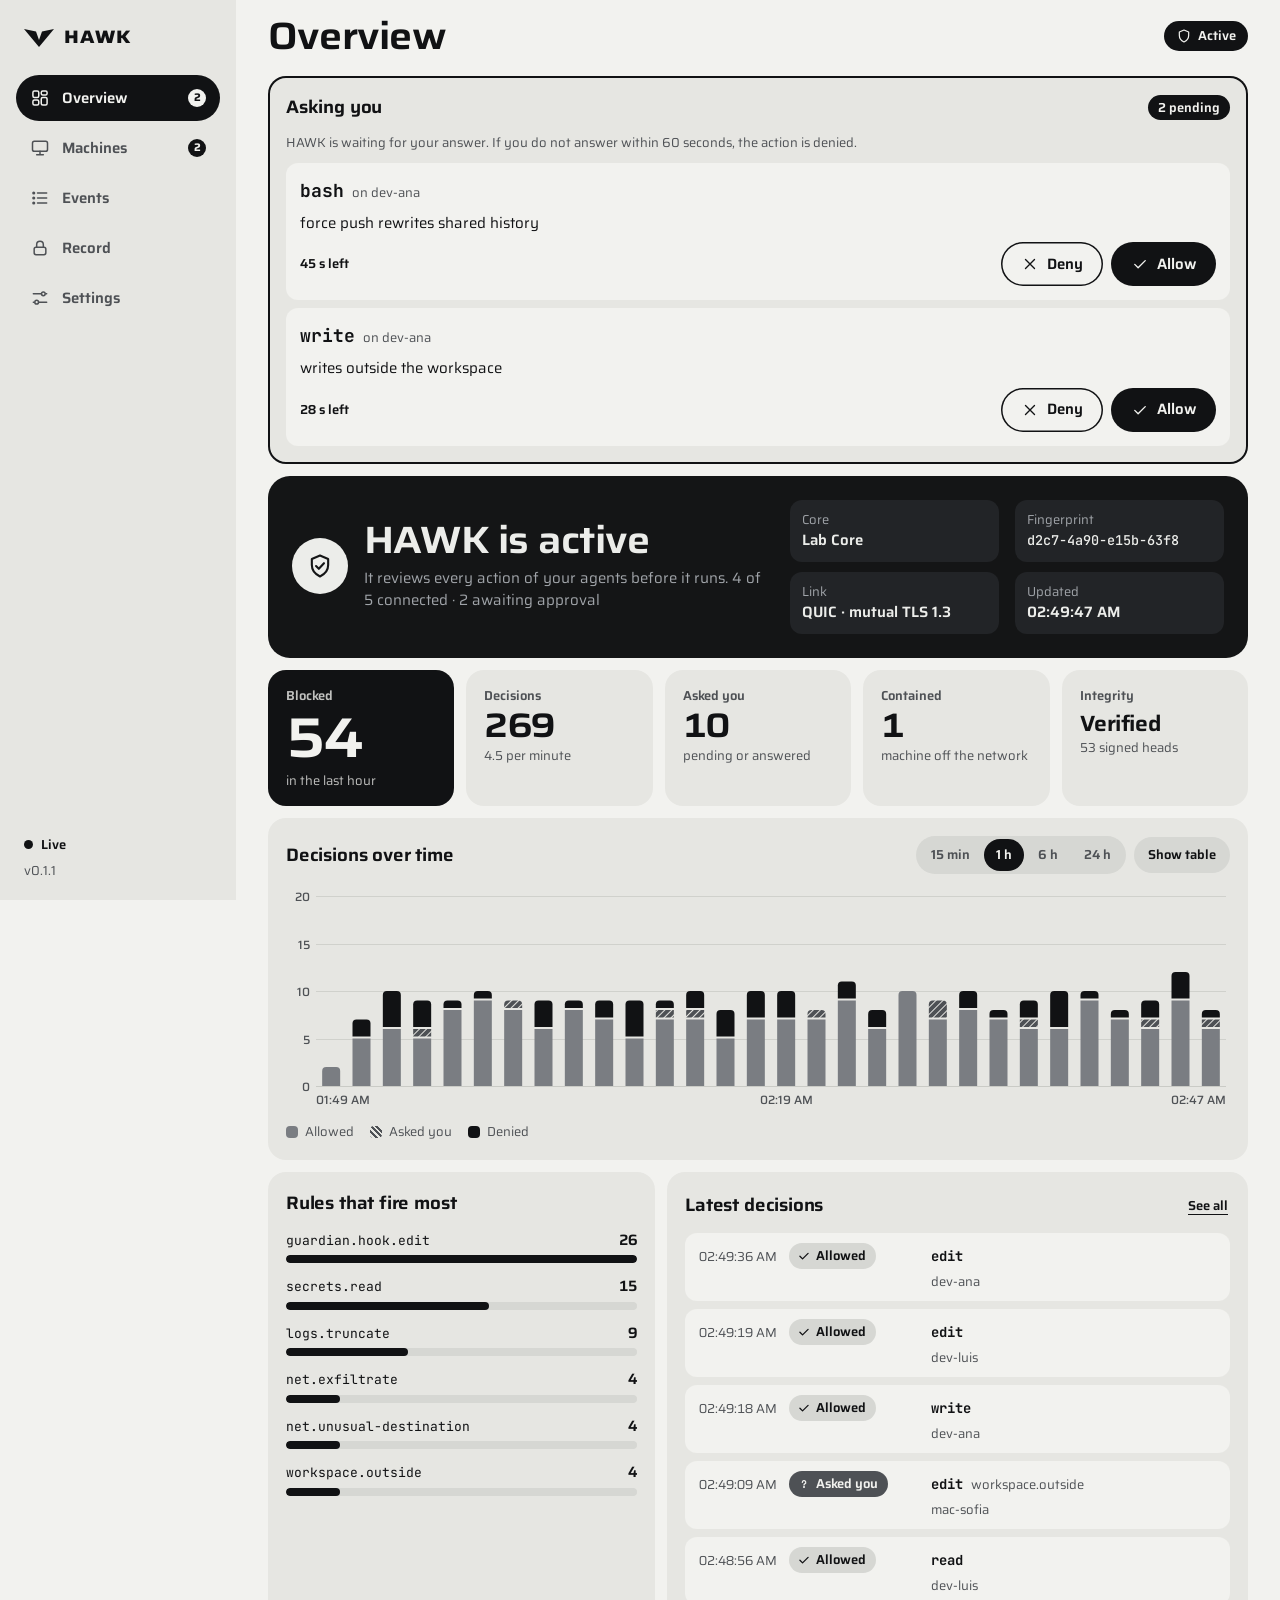
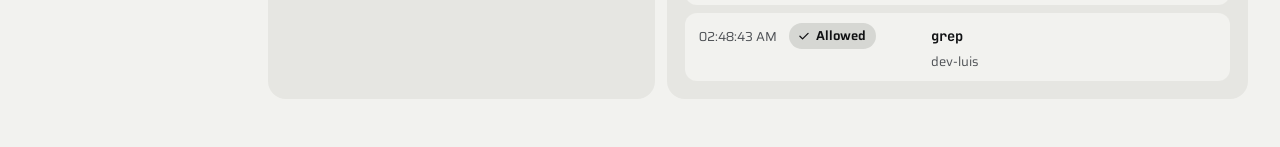
==== commit bf66ab68: "feat: attention thresholds set from the app (ADR-0033) The owner chooses from which severity HAWK as" ====
--- a/witness/ui/index.html
+++ b/witness/ui/index.html
@@ -215,6 +215,7 @@
             <div><dt data-i18n="core.name"></dt><dd id="set-core-name"></dd></div>
             <div><dt data-i18n="core.fingerprint"></dt><dd><code id="set-core-fp"></code></dd></div>
             <div><dt data-i18n="settings.firewall"></dt><dd id="set-firewall"></dd></div>
+            <div><dt data-i18n="settings.thresholds"></dt><dd id="set-thresholds"></dd></div>
             <div><dt data-i18n="settings.events"></dt><dd id="set-events"></dd></div>
           </dl>
           <div class="row">
@@ -257,6 +258,25 @@
             <li><svg class="ic" aria-hidden="true"><use href="#i-shield"/></svg><span data-i18n="settings.factPin"></span></li>
             <li><svg class="ic" aria-hidden="true"><use href="#i-chain"/></svg><span data-i18n="settings.factChain"></span></li>
             <li><svg class="ic" aria-hidden="true"><use href="#i-offline"/></svg><span data-i18n="settings.factOffline"></span></li>
+          </ul>
+        </section>
+
+        <section class="card" aria-labelledby="h-set-scope">
+          <div class="card-head"><h2 id="h-set-scope" data-i18n="scope.title"></h2></div>
+          <h3 class="scope-h" data-i18n="scope.does"></h3>
+          <ul class="facts">
+            <li><svg class="ic" aria-hidden="true"><use href="#i-check"/></svg><span data-i18n="scope.doesHook"></span></li>
+            <li><svg class="ic" aria-hidden="true"><use href="#i-check"/></svg><span data-i18n="scope.doesRules"></span></li>
+            <li><svg class="ic" aria-hidden="true"><use href="#i-check"/></svg><span data-i18n="scope.doesContain"></span></li>
+            <li><svg class="ic" aria-hidden="true"><use href="#i-check"/></svg><span data-i18n="scope.doesRecord"></span></li>
+            <li><svg class="ic" aria-hidden="true"><use href="#i-check"/></svg><span data-i18n="scope.doesFailClosed"></span></li>
+          </ul>
+          <h3 class="scope-h" data-i18n="scope.doesNot"></h3>
+          <ul class="facts">
+            <li><svg class="ic" aria-hidden="true"><use href="#i-x"/></svg><span data-i18n="scope.notUnknown"></span></li>
+            <li><svg class="ic" aria-hidden="true"><use href="#i-x"/></svg><span data-i18n="scope.notModel"></span></li>
+            <li><svg class="ic" aria-hidden="true"><use href="#i-x"/></svg><span data-i18n="scope.notAgents"></span></li>
+            <li><svg class="ic" aria-hidden="true"><use href="#i-x"/></svg><span data-i18n="scope.notOutside"></span></li>
           </ul>
         </section>
 
@@ -356,6 +376,25 @@
       <label class="field" data-only="mikrotik"><span data-i18n="cfg.list"></span><input name="list" type="text" spellcheck="false" autocomplete="off" data-i18n-ph="cfg.listPh"></label>
       <p class="note" data-i18n="cfg.secretNote"></p>
     </div>
+    <fieldset class="thresholds">
+      <legend data-i18n="cfg.attention"></legend>
+      <label class="field"><span data-i18n="cfg.askFrom"></span>
+        <select name="ask">
+          <option value="low" data-i18n="sev.low"></option>
+          <option value="medium" data-i18n="sev.medium"></option>
+          <option value="high" data-i18n="sev.high"></option>
+        </select>
+      </label>
+      <label class="field"><span data-i18n="cfg.denyFrom"></span>
+        <select name="deny">
+          <option value="low" data-i18n="sev.low"></option>
+          <option value="medium" data-i18n="sev.medium"></option>
+          <option value="high" data-i18n="sev.high"></option>
+          <option value="critical" data-i18n="cfg.denyCriticalOnly"></option>
+        </select>
+      </label>
+      <p class="note" data-i18n="cfg.attentionNote"></p>
+    </fieldset>
     <p class="form-error" role="alert" hidden></p>
     <div class="row">
       <button class="pill primary" type="submit" data-submit></button>
--- a/witness/ui/style.css
+++ b/witness/ui/style.css
@@ -373,6 +373,10 @@
 .form-error { background: var(--ink); color: var(--on-ink); border-radius: 12px; padding: 10px 14px; font-size: var(--fs-1); font-weight: 500; }
 .inline-form { display: flex; gap: 8px; align-items: flex-end; flex-wrap: wrap; }
 .router { display: grid; gap: 14px; }
+.thresholds { display: grid; gap: 14px; border: 0; margin: 0; padding: 0; min-width: 0; }
+.thresholds legend { font-weight: 650; padding: 0; margin-bottom: 14px; }
+.scope-h { font-size: var(--fs-1); font-weight: 650; color: var(--ink-2); margin: 4px 0 10px; }
+.scope-h ~ .scope-h { margin-top: 18px; }
 
 /* Sheet ------------------------------------------------------------------------------------------------ */
 dialog.sheet { border: 0; padding: 0; background: transparent; color: var(--ink); width: 100%; max-width: 560px; max-height: 92vh; max-height: 92dvh; margin: auto auto 0; overflow: visible; }
